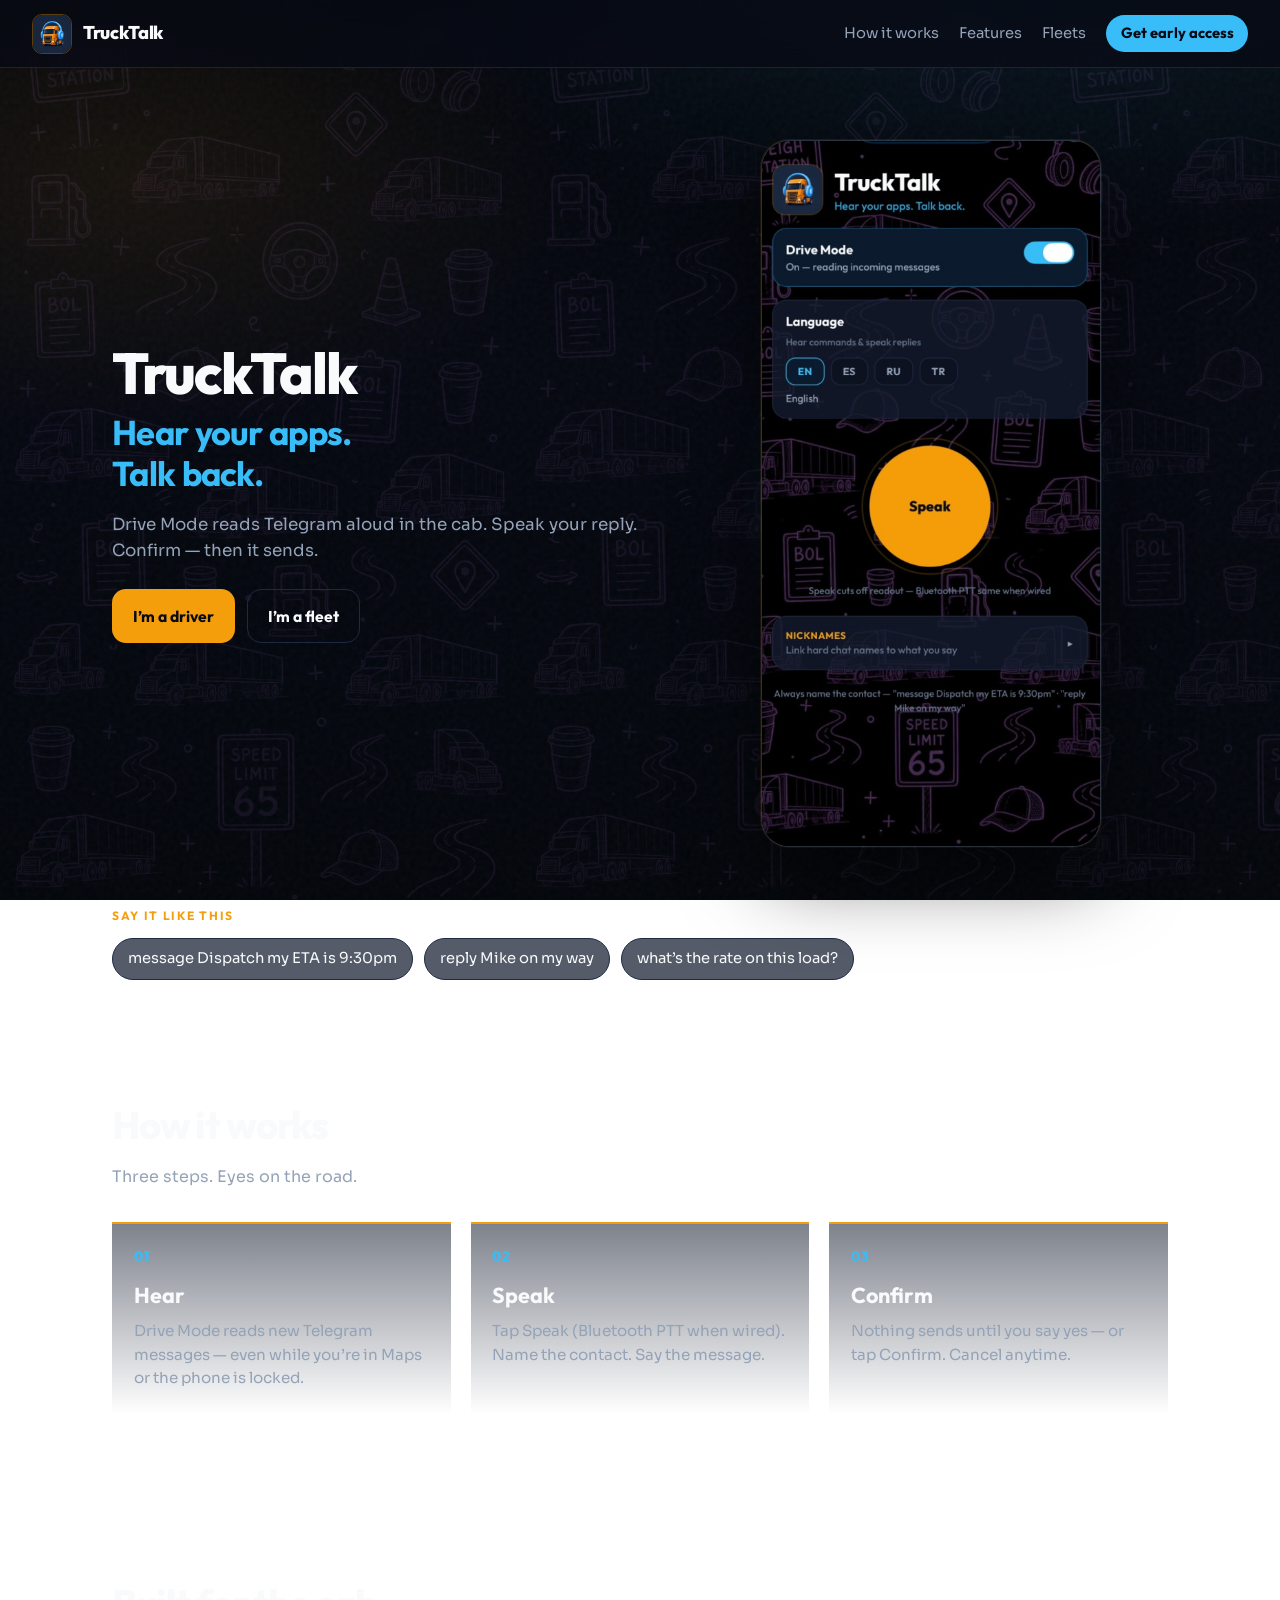
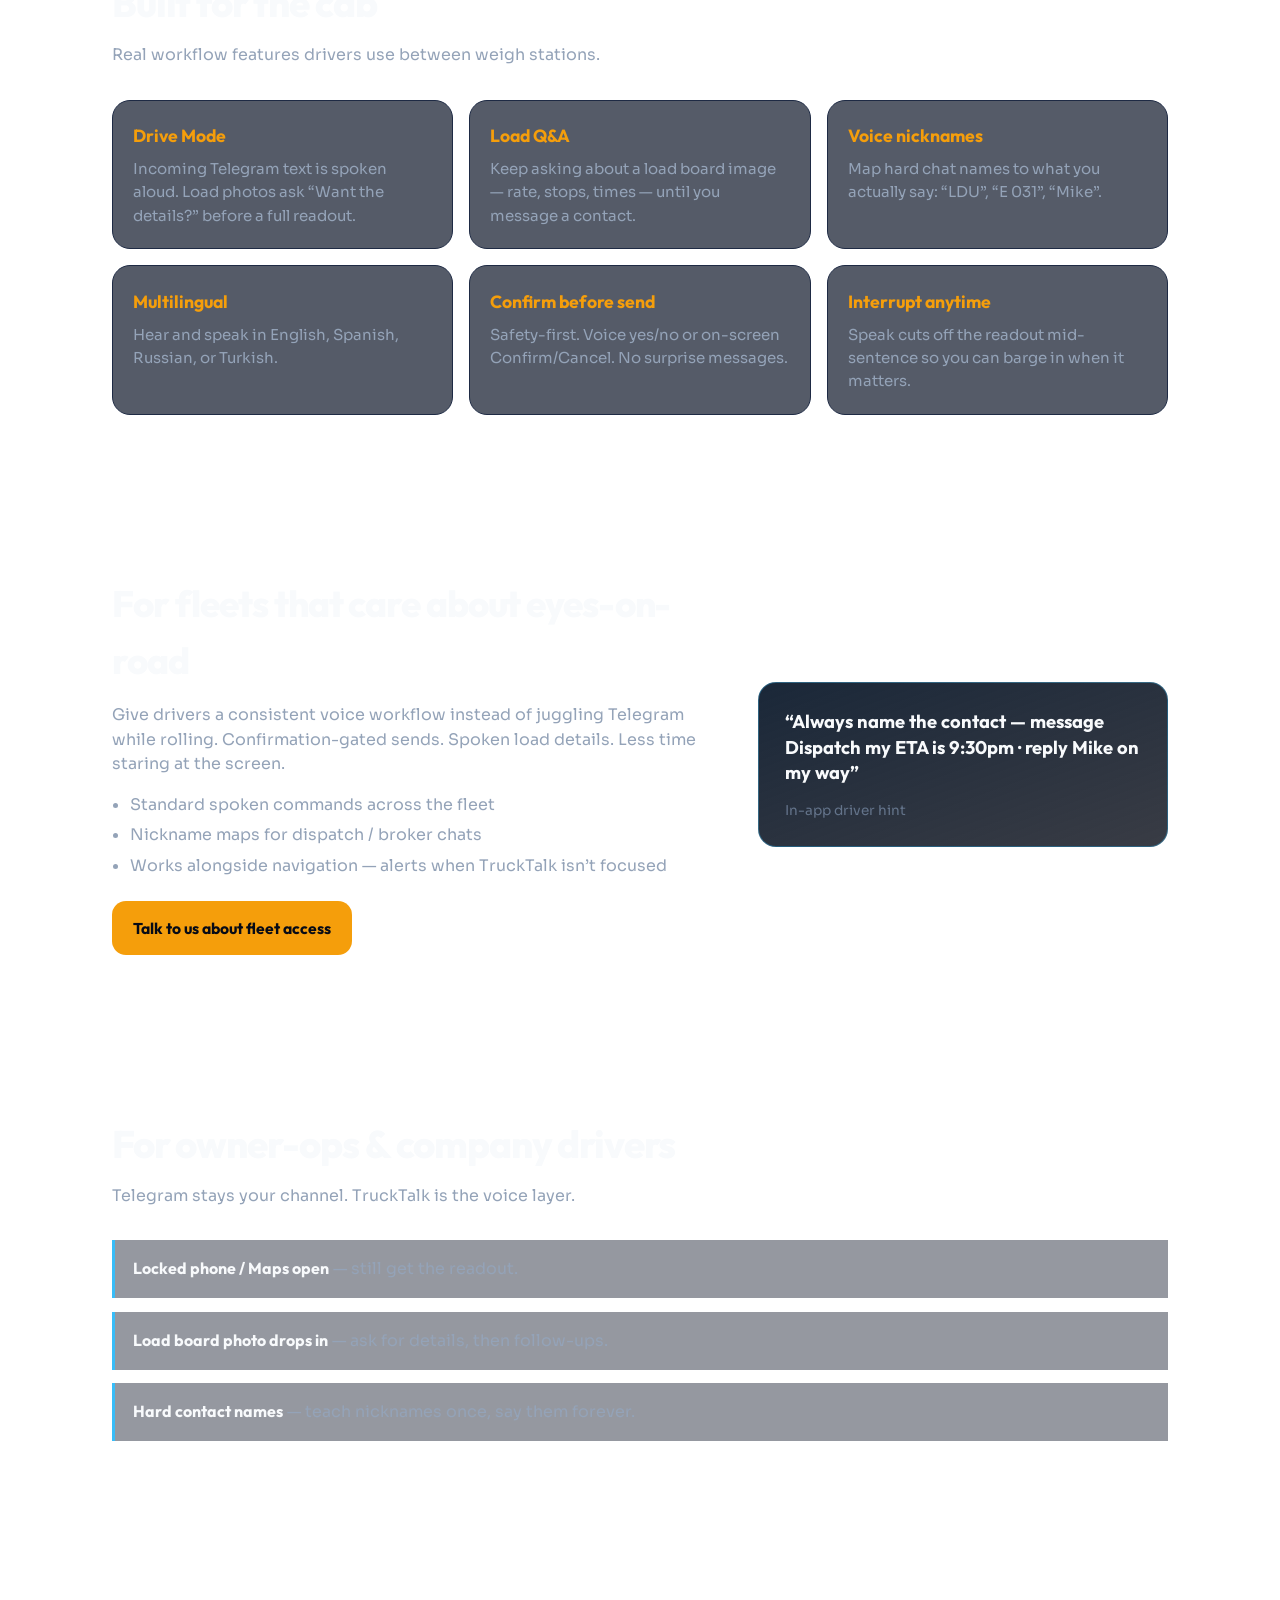
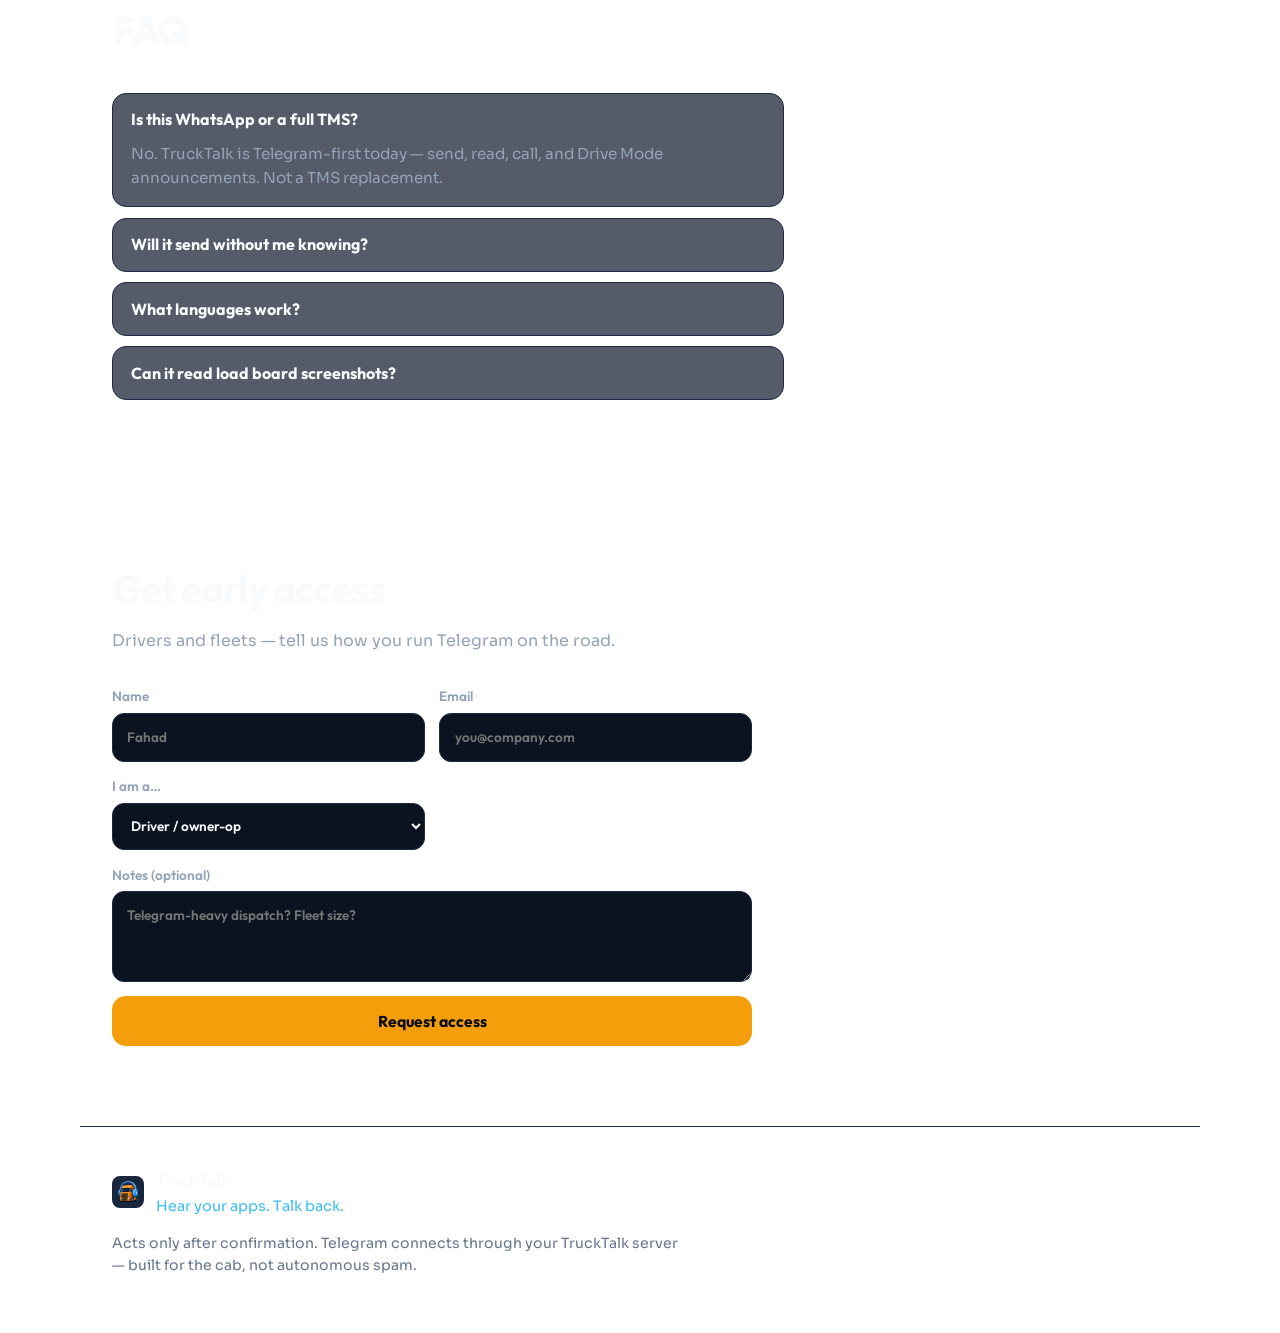
==== index.html @ 500fded8 "Add TruckTalk marketing landing page." ====
<!DOCTYPE html>
<html lang="en">
  <head>
    <meta charset="UTF-8" />
    <meta name="viewport" content="width=device-width, initial-scale=1" />
    <title>TruckTalk — Hear your apps. Talk back.</title>
    <meta
      name="description"
      content="Voice-first Telegram co-pilot for truck drivers. Drive Mode reads messages aloud. Speak to reply. Confirm before anything sends."
    />
    <meta property="og:title" content="TruckTalk — Hear your apps. Talk back." />
    <meta
      property="og:description"
      content="Hands-free Telegram for the cab. Hear incoming. Speak replies. Confirm before send."
    />
    <meta property="og:image" content="assets/app-screenshot.png" />
    <link rel="icon" href="assets/icon.png" type="image/png" />
    <link rel="preconnect" href="https://fonts.googleapis.com" />
    <link rel="preconnect" href="https://fonts.gstatic.com" crossorigin />
    <link
      href="https://fonts.googleapis.com/css2?family=Outfit:wght@500;700;800&family=Sora:wght@400;600;700&display=swap"
      rel="stylesheet"
    />
    <link rel="stylesheet" href="styles.css" />
  </head>
  <body>
    <div class="grain" aria-hidden="true"></div>

    <header class="topbar">
      <a class="brand" href="#top">
        <img src="assets/icon.png" alt="" width="40" height="40" />
        <span>TruckTalk</span>
      </a>
      <nav class="nav">
        <a href="#how">How it works</a>
        <a href="#features">Features</a>
        <a href="#fleets">Fleets</a>
        <a href="#waitlist" class="nav-cta">Get early access</a>
      </nav>
    </header>

    <main id="top">
      <section class="hero">
        <div class="hero-copy">
          <p class="brand-mark">TruckTalk</p>
          <h1>Hear your apps.<br />Talk back.</h1>
          <p class="lede">
            Drive Mode reads Telegram aloud in the cab. Speak your reply. Confirm — then it sends.
          </p>
          <div class="cta-row">
            <a class="btn btn-primary" href="#waitlist">I’m a driver</a>
            <a class="btn btn-ghost" href="#fleets">I’m a fleet</a>
          </div>
        </div>
        <div class="hero-visual">
          <div class="phone-glow" aria-hidden="true"></div>
          <img
            class="phone-shot"
            src="assets/app-screenshot.png"
            alt="TruckTalk app showing Drive Mode on, language picker, and Speak button"
            width="390"
            height="844"
          />
        </div>
      </section>

      <section class="strip" aria-label="Voice examples">
        <p class="strip-label">Say it like this</p>
        <div class="strip-lines">
          <code>message Dispatch my ETA is 9:30pm</code>
          <code>reply Mike on my way</code>
          <code>what’s the rate on this load?</code>
        </div>
      </section>

      <section id="how" class="section how">
        <header class="section-head">
          <h2>How it works</h2>
          <p>Three steps. Eyes on the road.</p>
        </header>
        <ol class="steps">
          <li>
            <span class="step-num">01</span>
            <h3>Hear</h3>
            <p>Drive Mode reads new Telegram messages — even while you’re in Maps or the phone is locked.</p>
          </li>
          <li>
            <span class="step-num">02</span>
            <h3>Speak</h3>
            <p>Tap Speak (Bluetooth PTT when wired). Name the contact. Say the message.</p>
          </li>
          <li>
            <span class="step-num">03</span>
            <h3>Confirm</h3>
            <p>Nothing sends until you say yes — or tap Confirm. Cancel anytime.</p>
          </li>
        </ol>
      </section>

      <section id="features" class="section features">
        <header class="section-head">
          <h2>Built for the cab</h2>
          <p>Real workflow features drivers use between weigh stations.</p>
        </header>
        <div class="feature-grid">
          <article>
            <h3>Drive Mode</h3>
            <p>Incoming Telegram text is spoken aloud. Load photos ask “Want the details?” before a full readout.</p>
          </article>
          <article>
            <h3>Load Q&amp;A</h3>
            <p>Keep asking about a load board image — rate, stops, times — until you message a contact.</p>
          </article>
          <article>
            <h3>Voice nicknames</h3>
            <p>Map hard chat names to what you actually say: “LDU”, “E 031”, “Mike”.</p>
          </article>
          <article>
            <h3>Multilingual</h3>
            <p>Hear and speak in English, Spanish, Russian, or Turkish.</p>
          </article>
          <article>
            <h3>Confirm before send</h3>
            <p>Safety-first. Voice yes/no or on-screen Confirm/Cancel. No surprise messages.</p>
          </article>
          <article>
            <h3>Interrupt anytime</h3>
            <p>Speak cuts off the readout mid-sentence so you can barge in when it matters.</p>
          </article>
        </div>
      </section>

      <section id="fleets" class="section fleets">
        <div class="fleets-copy">
          <h2>For fleets that care about eyes-on-road</h2>
          <p>
            Give drivers a consistent voice workflow instead of juggling Telegram while rolling.
            Confirmation-gated sends. Spoken load details. Less time staring at the screen.
          </p>
          <ul>
            <li>Standard spoken commands across the fleet</li>
            <li>Nickname maps for dispatch / broker chats</li>
            <li>Works alongside navigation — alerts when TruckTalk isn’t focused</li>
          </ul>
          <a class="btn btn-primary" href="#waitlist">Talk to us about fleet access</a>
        </div>
        <aside class="fleets-aside">
          <p class="quote">
            “Always name the contact — message Dispatch my ETA is 9:30pm · reply Mike on my way”
          </p>
          <p class="quote-meta">In-app driver hint</p>
        </aside>
      </section>

      <section class="section drivers">
        <header class="section-head">
          <h2>For owner-ops &amp; company drivers</h2>
          <p>Telegram stays your channel. TruckTalk is the voice layer.</p>
        </header>
        <div class="driver-points">
          <p><strong>Locked phone / Maps open</strong> — still get the readout.</p>
          <p><strong>Load board photo drops in</strong> — ask for details, then follow-ups.</p>
          <p><strong>Hard contact names</strong> — teach nicknames once, say them forever.</p>
        </div>
      </section>

      <section class="section faq">
        <header class="section-head">
          <h2>FAQ</h2>
        </header>
        <div class="faq-list">
          <details open>
            <summary>Is this WhatsApp or a full TMS?</summary>
            <p>No. TruckTalk is Telegram-first today — send, read, call, and Drive Mode announcements. Not a TMS replacement.</p>
          </details>
          <details>
            <summary>Will it send without me knowing?</summary>
            <p>No. Sends and calls require confirmation — voice yes/no or Confirm/Cancel on screen.</p>
          </details>
          <details>
            <summary>What languages work?</summary>
            <p>English, Spanish, Russian, and Turkish for hearing commands and speaking replies.</p>
          </details>
          <details>
            <summary>Can it read load board screenshots?</summary>
            <p>Yes. Incoming load images can be summarized, then you can keep asking questions about that load until you message someone.</p>
          </details>
        </div>
      </section>

      <section id="waitlist" class="section waitlist">
        <header class="section-head">
          <h2>Get early access</h2>
          <p>Drivers and fleets — tell us how you run Telegram on the road.</p>
        </header>
        <form class="waitlist-form" action="mailto:hello@trucktalk.app" method="get" enctype="text/plain">
          <label>
            Name
            <input type="text" name="name" required placeholder="Fahad" autocomplete="name" />
          </label>
          <label>
            Email
            <input type="email" name="email" required placeholder="you@company.com" autocomplete="email" />
          </label>
          <label>
            I am a…
            <select name="role" required>
              <option value="driver">Driver / owner-op</option>
              <option value="fleet">Fleet / ops</option>
              <option value="other">Other</option>
            </select>
          </label>
          <label class="full">
            Notes (optional)
            <textarea name="notes" rows="3" placeholder="Telegram-heavy dispatch? Fleet size?"></textarea>
          </label>
          <button type="submit" class="btn btn-primary full">Request access</button>
        </form>
      </section>
    </main>

    <footer class="footer">
      <div class="footer-brand">
        <img src="assets/icon.png" alt="" width="32" height="32" />
        <div>
          <strong>TruckTalk</strong>
          <p>Hear your apps. Talk back.</p>
        </div>
      </div>
      <p class="footer-note">
        Acts only after confirmation. Telegram connects through your TruckTalk server — built for the cab, not autonomous spam.
      </p>
    </footer>

    <script src="main.js"></script>
  </body>
</html>
---- styles.css ----
:root {
  --navy: #070b16;
  --navy-2: #0c1220;
  --panel: rgba(20, 28, 46, 0.72);
  --border: #1e2a44;
  --amber: #f59e0b;
  --amber-hot: #ffb020;
  --cyan: #38bdf8;
  --text: #f8fafc;
  --mute: #94a3b8;
  --mute-2: #64748b;
  --ok: #34d399;
  --font-display: "Outfit", system-ui, sans-serif;
  --font-body: "Sora", system-ui, sans-serif;
  --radius: 18px;
  --max: 1120px;
}

*,
*::before,
*::after {
  box-sizing: border-box;
}

html {
  scroll-behavior: smooth;
}

body {
  margin: 0;
  min-height: 100vh;
  color: var(--text);
  font-family: var(--font-body);
  font-weight: 400;
  line-height: 1.55;
  background:
    radial-gradient(1200px 600px at 80% -10%, rgba(56, 189, 248, 0.14), transparent 55%),
    radial-gradient(900px 500px at 10% 20%, rgba(245, 158, 11, 0.1), transparent 50%),
    linear-gradient(180deg, #05080f 0%, var(--navy) 40%, #05080f 100%);
  background-attachment: fixed;
}

body::before {
  content: "";
  position: fixed;
  inset: 0;
  z-index: -2;
  background-image: url("assets/wallpaper.png");
  background-size: 520px;
  background-repeat: repeat;
  opacity: 0.22;
  pointer-events: none;
}

.grain {
  position: fixed;
  inset: 0;
  z-index: -1;
  pointer-events: none;
  opacity: 0.04;
  background-image: url("data:image/svg+xml,%3Csvg viewBox='0 0 200 200' xmlns='http://www.w3.org/2000/svg'%3E%3Cfilter id='n'%3E%3CfeTurbulence type='fractalNoise' baseFrequency='0.85' numOctaves='3' stitchTiles='stitch'/%3E%3C/filter%3E%3Crect width='100%25' height='100%25' filter='url(%23n)'/%3E%3C/svg%3E");
}

a {
  color: inherit;
  text-decoration: none;
}

img {
  max-width: 100%;
  display: block;
}

.topbar {
  position: sticky;
  top: 0;
  z-index: 20;
  display: flex;
  align-items: center;
  justify-content: space-between;
  gap: 1rem;
  padding: 0.85rem clamp(1rem, 4vw, 2rem);
  backdrop-filter: blur(14px);
  background: rgba(7, 11, 22, 0.72);
  border-bottom: 1px solid rgba(30, 42, 68, 0.8);
}

.brand {
  display: flex;
  align-items: center;
  gap: 0.7rem;
  font-family: var(--font-display);
  font-weight: 800;
  font-size: 1.15rem;
  letter-spacing: -0.02em;
}

.brand img {
  border-radius: 10px;
  border: 1px solid rgba(245, 158, 11, 0.35);
}

.nav {
  display: flex;
  align-items: center;
  gap: 1.25rem;
  font-size: 0.92rem;
  color: var(--mute);
}

.nav a:hover {
  color: var(--text);
}

.nav-cta {
  color: var(--navy) !important;
  background: var(--cyan);
  padding: 0.45rem 0.9rem;
  border-radius: 999px;
  font-weight: 700;
  font-family: var(--font-display);
}

.nav-cta:hover {
  filter: brightness(1.05);
}

.hero {
  max-width: var(--max);
  margin: 0 auto;
  padding: clamp(2rem, 6vw, 4.5rem) clamp(1rem, 4vw, 2rem) 2.5rem;
  display: grid;
  grid-template-columns: 1.05fr 0.95fr;
  gap: clamp(1.5rem, 5vw, 3.5rem);
  align-items: center;
  min-height: min(88vh, 820px);
}

.brand-mark {
  margin: 0 0 0.6rem;
  font-family: var(--font-display);
  font-weight: 800;
  font-size: clamp(2.4rem, 5.5vw, 3.6rem);
  letter-spacing: -0.04em;
  line-height: 1;
  color: var(--text);
  animation: rise 0.8s ease both;
}

.hero h1 {
  margin: 0;
  font-family: var(--font-display);
  font-weight: 700;
  font-size: clamp(1.55rem, 3.2vw, 2.15rem);
  line-height: 1.2;
  letter-spacing: -0.02em;
  color: var(--cyan);
  animation: rise 0.8s ease 0.08s both;
}

.lede {
  margin: 1.1rem 0 0;
  max-width: 34rem;
  color: var(--mute);
  font-size: 1.05rem;
  animation: rise 0.8s ease 0.16s both;
}

.cta-row {
  display: flex;
  flex-wrap: wrap;
  gap: 0.75rem;
  margin-top: 1.6rem;
  animation: rise 0.8s ease 0.24s both;
}

.btn {
  display: inline-flex;
  align-items: center;
  justify-content: center;
  padding: 0.85rem 1.25rem;
  border-radius: 14px;
  font-family: var(--font-display);
  font-weight: 700;
  font-size: 0.98rem;
  border: 1px solid transparent;
  cursor: pointer;
  transition: transform 0.15s ease, filter 0.15s ease, background 0.15s ease;
}

.btn:hover {
  transform: translateY(-1px);
}

.btn-primary {
  background: var(--amber);
  color: var(--navy);
}

.btn-primary:hover {
  background: var(--amber-hot);
}

.btn-ghost {
  background: transparent;
  border-color: var(--border);
  color: var(--text);
}

.btn-ghost:hover {
  border-color: var(--cyan);
  color: var(--cyan);
}

.hero-visual {
  position: relative;
  display: flex;
  justify-content: center;
  animation: float-in 1s ease 0.2s both;
}

.phone-glow {
  position: absolute;
  width: 70%;
  height: 70%;
  top: 15%;
  border-radius: 50%;
  background: radial-gradient(circle, rgba(56, 189, 248, 0.28), transparent 70%);
  filter: blur(18px);
  z-index: 0;
}

.phone-shot {
  position: relative;
  z-index: 1;
  width: min(100%, 340px);
  height: auto;
  border-radius: 28px;
  border: 1px solid rgba(148, 163, 184, 0.25);
  box-shadow:
    0 30px 80px rgba(0, 0, 0, 0.55),
    0 0 0 1px rgba(245, 158, 11, 0.12);
}

.strip {
  max-width: var(--max);
  margin: 0 auto 1rem;
  padding: 1.25rem clamp(1rem, 4vw, 2rem);
}

.strip-label {
  margin: 0 0 0.75rem;
  font-family: var(--font-display);
  font-size: 0.75rem;
  letter-spacing: 0.14em;
  text-transform: uppercase;
  color: var(--amber);
  font-weight: 700;
}

.strip-lines {
  display: flex;
  flex-wrap: wrap;
  gap: 0.65rem;
}

.strip-lines code {
  font-family: var(--font-body);
  font-size: 0.92rem;
  color: var(--text);
  background: var(--panel);
  border: 1px solid var(--border);
  border-radius: 999px;
  padding: 0.55rem 0.95rem;
}

.section {
  max-width: var(--max);
  margin: 0 auto;
  padding: clamp(3rem, 7vw, 5rem) clamp(1rem, 4vw, 2rem);
}

.section-head {
  max-width: 36rem;
  margin-bottom: 2rem;
}

.section-head h2 {
  margin: 0;
  font-family: var(--font-display);
  font-weight: 800;
  font-size: clamp(1.8rem, 3.5vw, 2.4rem);
  letter-spacing: -0.03em;
}

.section-head p {
  margin: 0.6rem 0 0;
  color: var(--mute);
}

.steps {
  list-style: none;
  margin: 0;
  padding: 0;
  display: grid;
  grid-template-columns: repeat(3, 1fr);
  gap: 1.25rem;
  counter-reset: none;
}

.steps li {
  padding: 1.4rem 1.35rem 1.5rem;
  border-top: 2px solid var(--amber);
  background: linear-gradient(180deg, rgba(20, 28, 46, 0.55), transparent);
}

.step-num {
  display: block;
  font-family: var(--font-display);
  font-weight: 800;
  color: var(--cyan);
  font-size: 0.85rem;
  letter-spacing: 0.08em;
  margin-bottom: 0.7rem;
}

.steps h3 {
  margin: 0 0 0.45rem;
  font-family: var(--font-display);
  font-size: 1.35rem;
}

.steps p {
  margin: 0;
  color: var(--mute);
  font-size: 0.95rem;
}

.feature-grid {
  display: grid;
  grid-template-columns: repeat(3, 1fr);
  gap: 1rem;
}

.feature-grid article {
  padding: 1.35rem 1.25rem;
  border: 1px solid var(--border);
  border-radius: var(--radius);
  background: var(--panel);
}

.feature-grid h3 {
  margin: 0 0 0.45rem;
  font-family: var(--font-display);
  font-size: 1.1rem;
  color: var(--amber);
}

.feature-grid p {
  margin: 0;
  color: var(--mute);
  font-size: 0.94rem;
}

.fleets {
  display: grid;
  grid-template-columns: 1.2fr 0.8fr;
  gap: 2rem;
  align-items: center;
}

.fleets h2 {
  margin: 0;
  font-family: var(--font-display);
  font-weight: 800;
  font-size: clamp(1.8rem, 3.2vw, 2.3rem);
  letter-spacing: -0.03em;
}

.fleets-copy > p {
  color: var(--mute);
  margin: 0.85rem 0 1rem;
}

.fleets ul {
  margin: 0 0 1.4rem;
  padding-left: 1.1rem;
  color: var(--mute);
}

.fleets li {
  margin-bottom: 0.35rem;
}

.fleets-aside {
  padding: 1.6rem;
  border-radius: var(--radius);
  border: 1px solid rgba(56, 189, 248, 0.35);
  background: linear-gradient(160deg, rgba(14, 28, 46, 0.95), rgba(7, 11, 22, 0.8));
}

.quote {
  margin: 0;
  font-family: var(--font-display);
  font-weight: 700;
  font-size: 1.15rem;
  line-height: 1.4;
}

.quote-meta {
  margin: 0.85rem 0 0;
  color: var(--mute-2);
  font-size: 0.85rem;
}

.driver-points {
  display: grid;
  gap: 0.85rem;
}

.driver-points p {
  margin: 0;
  padding: 1rem 1.15rem;
  border-left: 3px solid var(--cyan);
  background: rgba(20, 28, 46, 0.45);
  color: var(--mute);
}

.driver-points strong {
  color: var(--text);
  font-family: var(--font-display);
}

.faq-list {
  display: grid;
  gap: 0.65rem;
  max-width: 42rem;
}

details {
  border: 1px solid var(--border);
  border-radius: 14px;
  background: var(--panel);
  padding: 0.85rem 1.1rem;
}

summary {
  cursor: pointer;
  font-family: var(--font-display);
  font-weight: 700;
  list-style: none;
}

summary::-webkit-details-marker {
  display: none;
}

details p {
  margin: 0.65rem 0 0.2rem;
  color: var(--mute);
  font-size: 0.95rem;
}

.waitlist-form {
  display: grid;
  grid-template-columns: 1fr 1fr;
  gap: 0.9rem;
  max-width: 40rem;
}

.waitlist-form label {
  display: grid;
  gap: 0.35rem;
  font-size: 0.85rem;
  color: var(--mute);
  font-family: var(--font-display);
  font-weight: 600;
}

.waitlist-form .full {
  grid-column: 1 / -1;
}

.waitlist-form input,
.waitlist-form select,
.waitlist-form textarea {
  width: 100%;
  padding: 0.8rem 0.9rem;
  border-radius: 12px;
  border: 1px solid var(--border);
  background: #0b1220;
  color: var(--text);
  font: inherit;
}

.waitlist-form input:focus,
.waitlist-form select:focus,
.waitlist-form textarea:focus {
  outline: 2px solid rgba(56, 189, 248, 0.45);
  border-color: var(--cyan);
}

.footer {
  max-width: var(--max);
  margin: 0 auto;
  padding: 2.5rem clamp(1rem, 4vw, 2rem) 3.5rem;
  border-top: 1px solid var(--border);
  display: grid;
  gap: 1rem;
}

.footer-brand {
  display: flex;
  align-items: center;
  gap: 0.75rem;
}

.footer-brand img {
  border-radius: 8px;
}

.footer-brand strong {
  font-family: var(--font-display);
  font-size: 1.05rem;
}

.footer-brand p {
  margin: 0.1rem 0 0;
  color: var(--cyan);
  font-size: 0.9rem;
}

.footer-note {
  margin: 0;
  color: var(--mute-2);
  font-size: 0.88rem;
  max-width: 36rem;
}

@keyframes rise {
  from {
    opacity: 0;
    transform: translateY(14px);
  }
  to {
    opacity: 1;
    transform: translateY(0);
  }
}

@keyframes float-in {
  from {
    opacity: 0;
    transform: translateY(28px) scale(0.98);
  }
  to {
    opacity: 1;
    transform: translateY(0) scale(1);
  }
}

@media (max-width: 900px) {
  .nav a:not(.nav-cta) {
    display: none;
  }

  .hero {
    grid-template-columns: 1fr;
    min-height: auto;
    text-align: left;
  }

  .hero-visual {
    order: -1;
  }

  .phone-shot {
    width: min(100%, 280px);
  }

  .steps,
  .feature-grid,
  .fleets,
  .waitlist-form {
    grid-template-columns: 1fr;
  }
}

@media (prefers-reduced-motion: reduce) {
  *,
  *::before,
  *::after {
    animation: none !important;
    transition: none !important;
  }
}
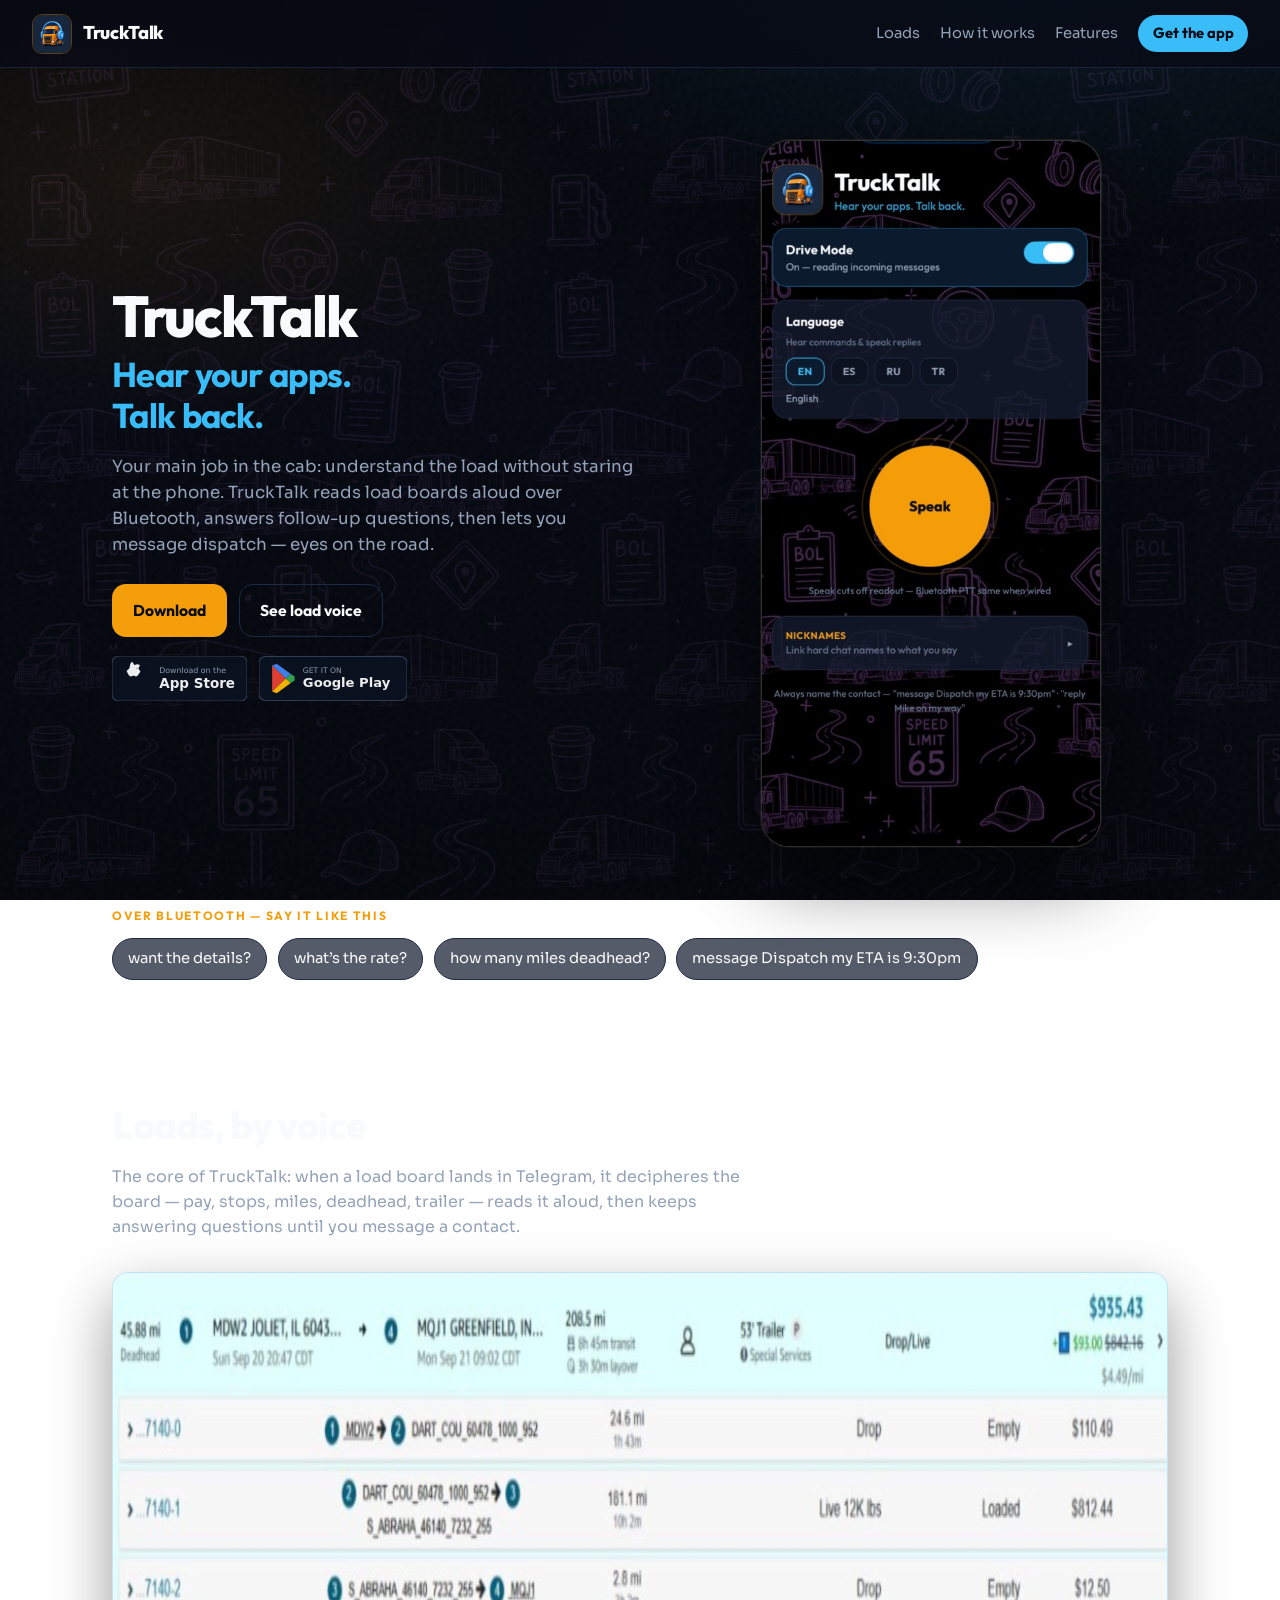
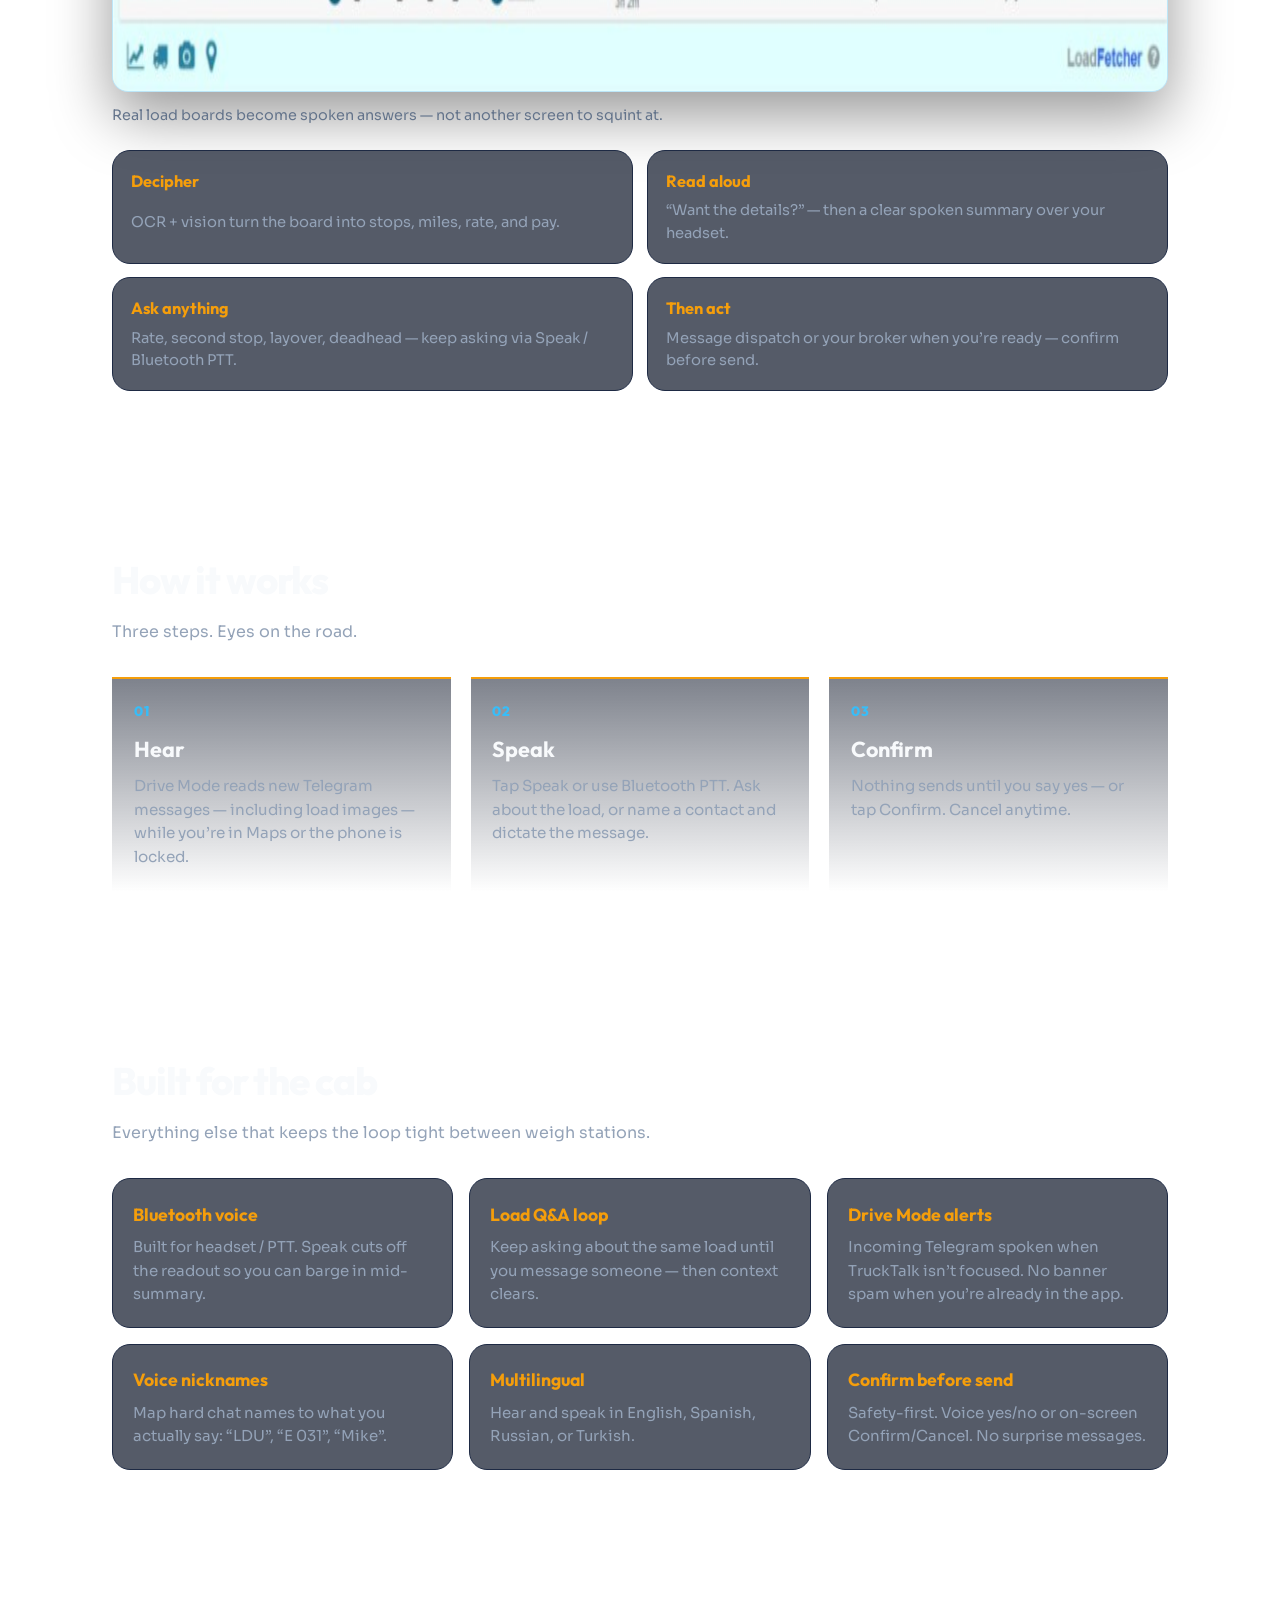
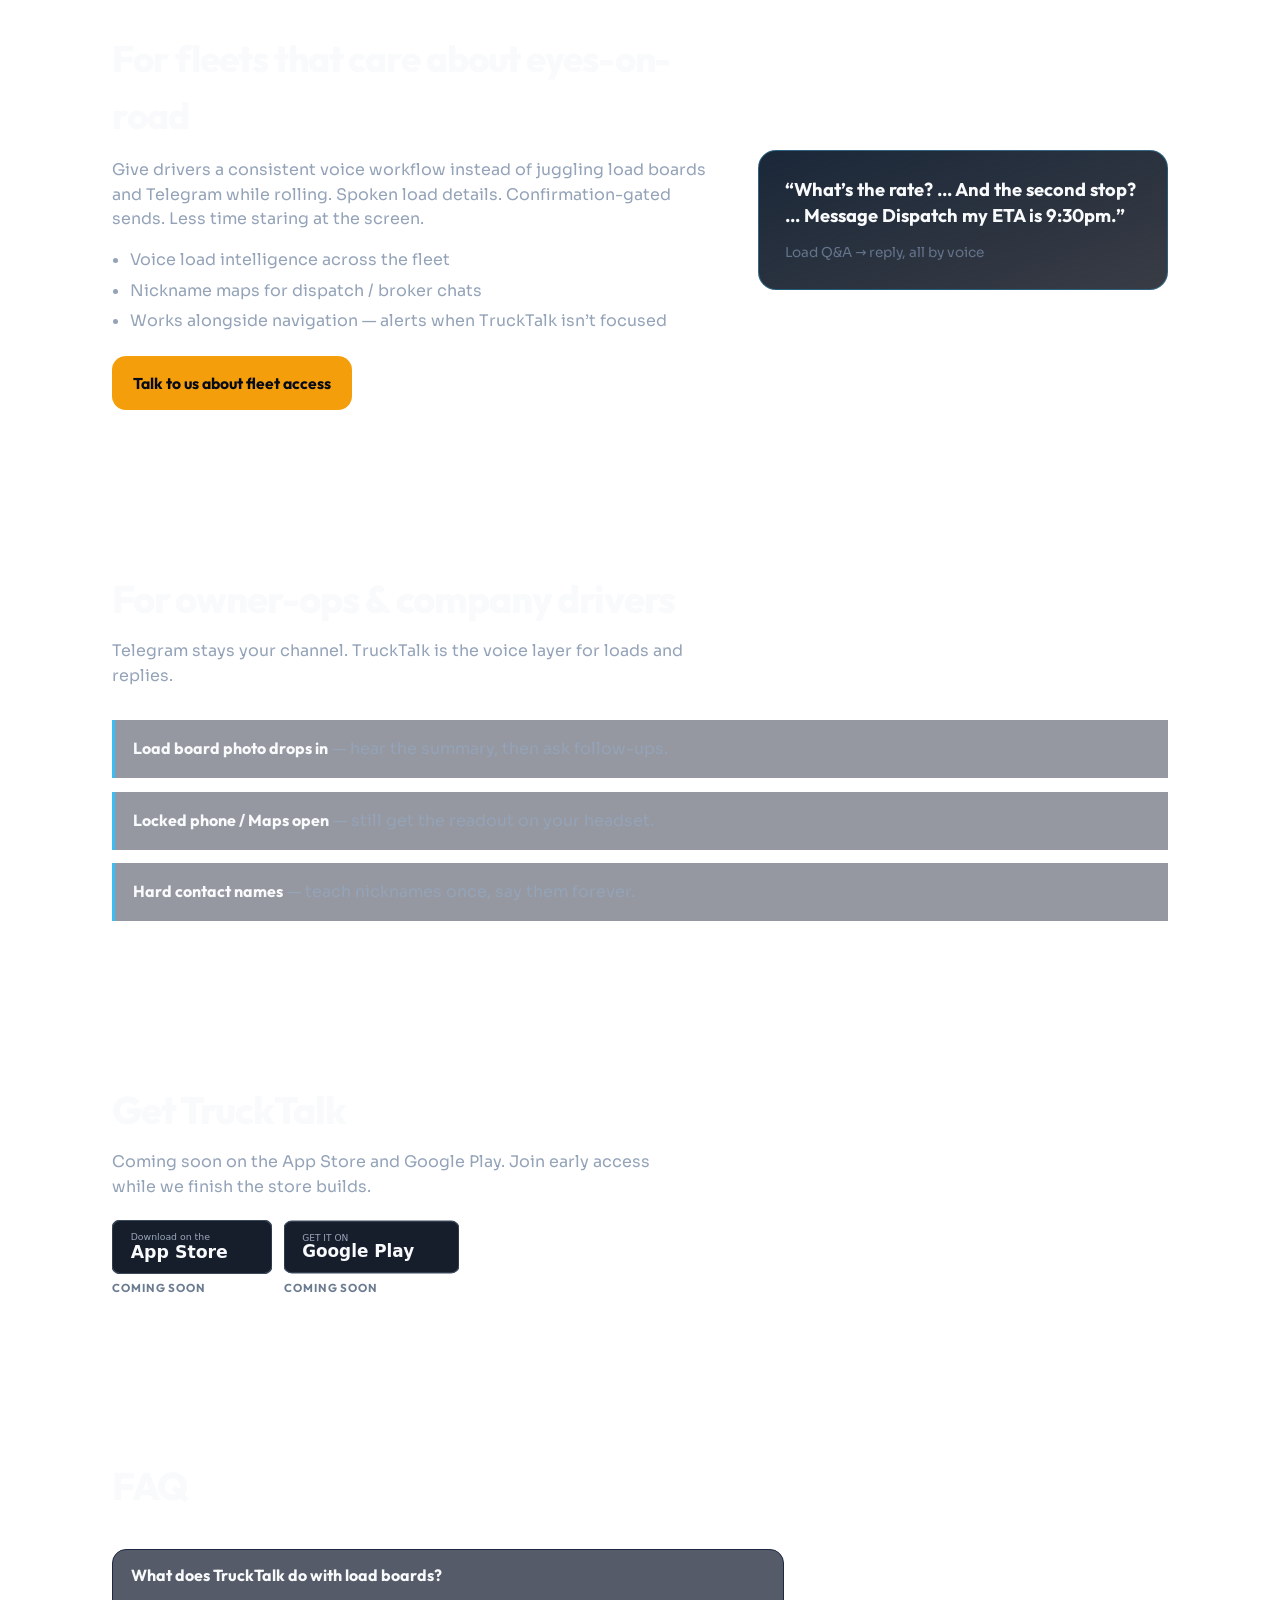
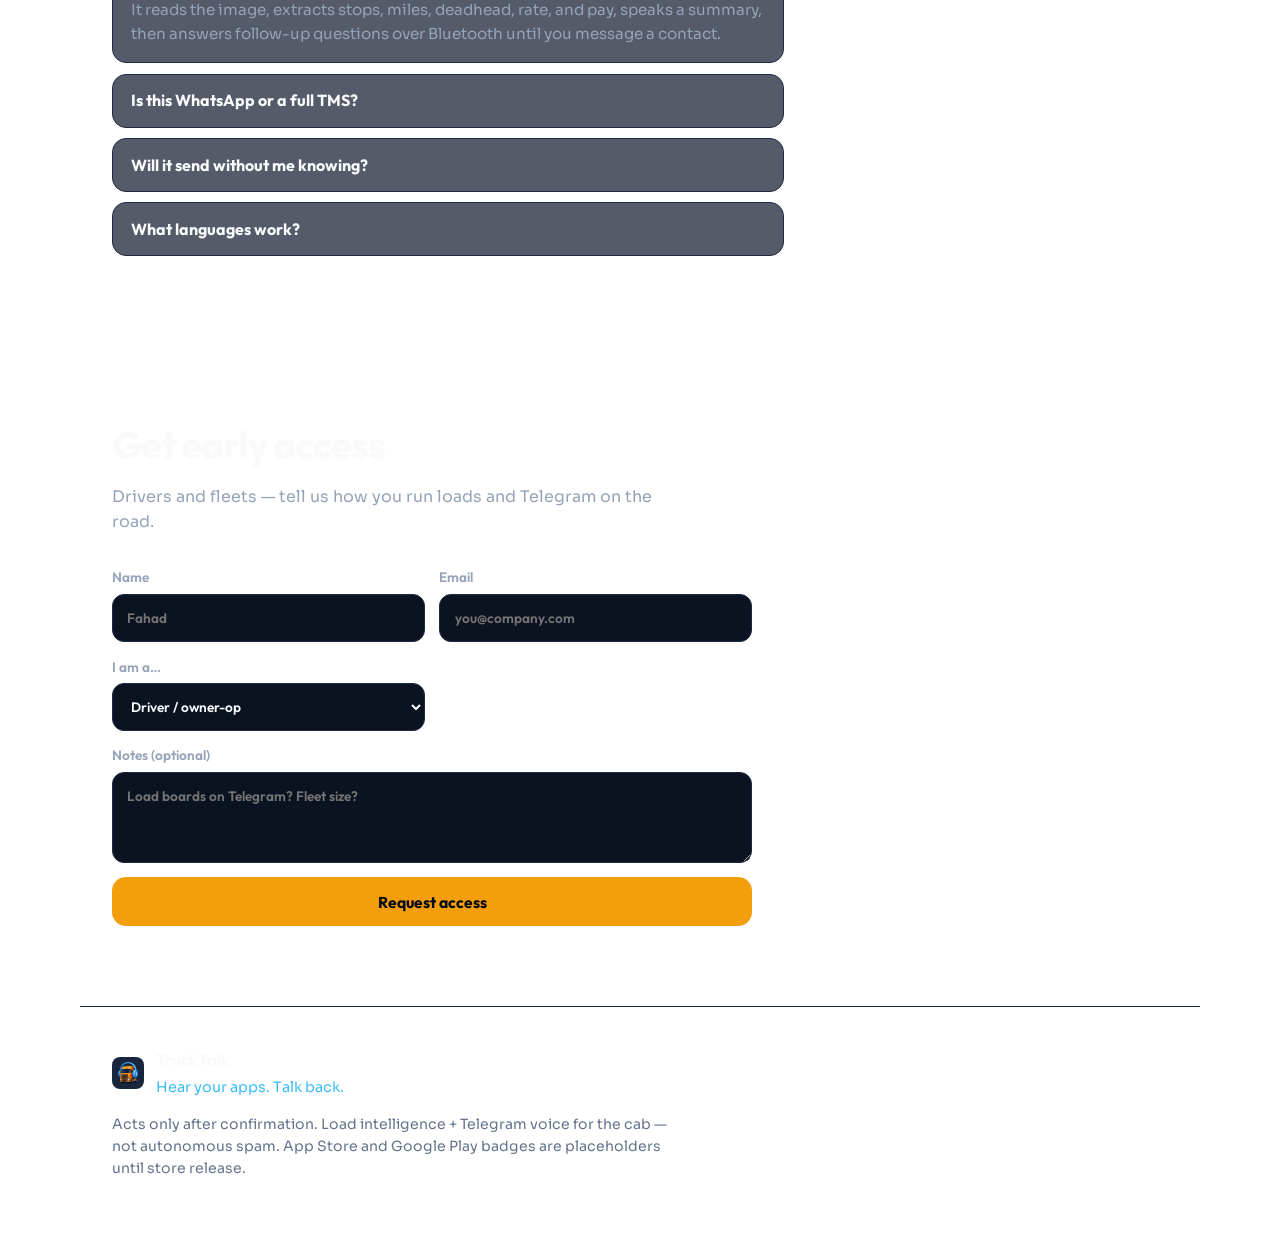
==== commit 22164e9a: "Highlight load voice intelligence and add store badges." ====
--- a/index.html
+++ b/index.html
@@ -6,12 +6,12 @@
     <title>TruckTalk — Hear your apps. Talk back.</title>
     <meta
       name="description"
-      content="Voice-first Telegram co-pilot for truck drivers. Drive Mode reads messages aloud. Speak to reply. Confirm before anything sends."
+      content="Bluetooth voice for the cab. TruckTalk reads load boards aloud, answers questions about pay and stops, and lets you reply on Telegram — hands-free."
     />
     <meta property="og:title" content="TruckTalk — Hear your apps. Talk back." />
     <meta
       property="og:description"
-      content="Hands-free Telegram for the cab. Hear incoming. Speak replies. Confirm before send."
+      content="Decipher load boards by voice over Bluetooth. Ask about rate, stops, miles — then reply without looking at the screen."
     />
     <meta property="og:image" content="assets/app-screenshot.png" />
     <link rel="icon" href="assets/icon.png" type="image/png" />
@@ -32,10 +32,10 @@
         <span>TruckTalk</span>
       </a>
       <nav class="nav">
+        <a href="#loads">Loads</a>
         <a href="#how">How it works</a>
         <a href="#features">Features</a>
-        <a href="#fleets">Fleets</a>
-        <a href="#waitlist" class="nav-cta">Get early access</a>
+        <a href="#download" class="nav-cta">Get the app</a>
       </nav>
     </header>
 
@@ -45,11 +45,34 @@
           <p class="brand-mark">TruckTalk</p>
           <h1>Hear your apps.<br />Talk back.</h1>
           <p class="lede">
-            Drive Mode reads Telegram aloud in the cab. Speak your reply. Confirm — then it sends.
+            Your main job in the cab: understand the load without staring at the phone.
+            TruckTalk reads load boards aloud over Bluetooth, answers follow-up questions,
+            then lets you message dispatch — eyes on the road.
           </p>
           <div class="cta-row">
-            <a class="btn btn-primary" href="#waitlist">I’m a driver</a>
-            <a class="btn btn-ghost" href="#fleets">I’m a fleet</a>
+            <a class="btn btn-primary" href="#download">Download</a>
+            <a class="btn btn-ghost" href="#loads">See load voice</a>
+          </div>
+          <div class="store-row" id="download-hero">
+            <a class="store-badge" href="#download" aria-label="Download on the App Store">
+              <svg viewBox="0 0 120 40" width="135" height="45" role="img">
+                <rect width="120" height="40" rx="6" fill="#0B1220" stroke="#334155" />
+                <path fill="#F8FAFC" d="M24.5 10.2c1.1-1.4 1.9-3.3 1.7-5.2-1.6.1-3.6 1.1-4.7 2.5-1 1.2-1.9 3.1-1.7 5 1.8.1 3.6-1 4.7-2.3zm4.4 1.2c-2.5-.1-4.6 1.4-5.8 1.4-1.2 0-3-.1-4.7-1.5-2.4-1.4-4.1-4.1-4.1-7.3 0-3.4 2.2-5.1 4.2-5.1 1.2 0 2.8.9 4.1.9 1.2 0 2.5-1 4.3-.9 1.7.1 3.1.9 4.1 2.3-3.6 2-3 6.7.5 8.4-.8 2.2-2.1 4.4-3.6 6.1-1.2 1.4-2.4 2.7-3.9 2.7-1.5 0-1.9-1-3.9-1-1.9 0-2.5 1-4 1-1.5 0-2.6-1.3-3.9-2.8-1.7-2.3-3-6.5-3-6.5.1-.1 5.1-2 5.1-7.3 0-4.6 3.7-6.8 3.9-6.9z" transform="translate(8,8) scale(0.55)" />
+                <text x="42" y="15" fill="#94A3B8" font-size="7" font-family="system-ui,sans-serif">Download on the</text>
+                <text x="42" y="28" fill="#F8FAFC" font-size="12" font-weight="700" font-family="system-ui,sans-serif">App Store</text>
+              </svg>
+            </a>
+            <a class="store-badge" href="#download" aria-label="Get it on Google Play">
+              <svg viewBox="0 0 135 40" width="148" height="45" role="img">
+                <rect width="135" height="40" rx="6" fill="#0B1220" stroke="#334155" />
+                <path fill="#EA4335" d="M12 8.2 24.5 20 12 31.8z" />
+                <path fill="#FBBC04" d="M12 31.8 24.5 20 29 24.2 16.2 33.5z" />
+                <path fill="#4285F4" d="M29 15.8 24.5 20 12 8.2 16.2 6.5z" />
+                <path fill="#34A853" d="M24.5 20 29 15.8 32.5 18.2v3.6L29 24.2z" />
+                <text x="40" y="15" fill="#94A3B8" font-size="7" font-family="system-ui,sans-serif">GET IT ON</text>
+                <text x="40" y="28" fill="#F8FAFC" font-size="12" font-weight="700" font-family="system-ui,sans-serif">Google Play</text>
+              </svg>
+            </a>
           </div>
         </div>
         <div class="hero-visual">
@@ -65,11 +88,53 @@
       </section>
 
       <section class="strip" aria-label="Voice examples">
-        <p class="strip-label">Say it like this</p>
+        <p class="strip-label">Over Bluetooth — say it like this</p>
         <div class="strip-lines">
+          <code>want the details?</code>
+          <code>what’s the rate?</code>
+          <code>how many miles deadhead?</code>
           <code>message Dispatch my ETA is 9:30pm</code>
-          <code>reply Mike on my way</code>
-          <code>what’s the rate on this load?</code>
+        </div>
+      </section>
+
+      <section id="loads" class="section load-feature">
+        <header class="section-head">
+          <h2>Loads, by voice</h2>
+          <p>
+            The core of TruckTalk: when a load board lands in Telegram, it decipheres the board —
+            pay, stops, miles, deadhead, trailer — reads it aloud, then keeps answering questions
+            until you message a contact.
+          </p>
+        </header>
+        <div class="load-layout">
+          <figure class="load-shot-wrap">
+            <img
+              class="load-shot"
+              src="assets/load-board.png"
+              alt="Load board showing route, deadhead, pay per mile, stops, and total payout"
+              width="960"
+              height="420"
+            />
+            <figcaption>Real load boards become spoken answers — not another screen to squint at.</figcaption>
+          </figure>
+          <ul class="load-beats">
+            <li>
+              <strong>Decipher</strong>
+              <span>OCR + vision turn the board into stops, miles, rate, and pay.</span>
+            </li>
+            <li>
+              <strong>Read aloud</strong>
+              <span>“Want the details?” — then a clear spoken summary over your headset.</span>
+            </li>
+            <li>
+              <strong>Ask anything</strong>
+              <span>Rate, second stop, layover, deadhead — keep asking via Speak / Bluetooth PTT.</span>
+            </li>
+            <li>
+              <strong>Then act</strong>
+              <span>Message dispatch or your broker when you’re ready — confirm before send.</span>
+            </li>
+          </ul>
         </div>
       </section>
 
@@ -82,12 +147,12 @@
           <li>
             <span class="step-num">01</span>
             <h3>Hear</h3>
-            <p>Drive Mode reads new Telegram messages — even while you’re in Maps or the phone is locked.</p>
+            <p>Drive Mode reads new Telegram messages — including load images — while you’re in Maps or the phone is locked.</p>
           </li>
           <li>
             <span class="step-num">02</span>
             <h3>Speak</h3>
-            <p>Tap Speak (Bluetooth PTT when wired). Name the contact. Say the message.</p>
+            <p>Tap Speak or use Bluetooth PTT. Ask about the load, or name a contact and dictate the message.</p>
           </li>
           <li>
             <span class="step-num">03</span>
@@ -100,16 +165,20 @@
       <section id="features" class="section features">
         <header class="section-head">
           <h2>Built for the cab</h2>
-          <p>Real workflow features drivers use between weigh stations.</p>
+          <p>Everything else that keeps the loop tight between weigh stations.</p>
         </header>
         <div class="feature-grid">
           <article>
-            <h3>Drive Mode</h3>
-            <p>Incoming Telegram text is spoken aloud. Load photos ask “Want the details?” before a full readout.</p>
-          </article>
-          <article>
-            <h3>Load Q&amp;A</h3>
-            <p>Keep asking about a load board image — rate, stops, times — until you message a contact.</p>
+            <h3>Bluetooth voice</h3>
+            <p>Built for headset / PTT. Speak cuts off the readout so you can barge in mid-summary.</p>
+          </article>
+          <article>
+            <h3>Load Q&amp;A loop</h3>
+            <p>Keep asking about the same load until you message someone — then context clears.</p>
+          </article>
+          <article>
+            <h3>Drive Mode alerts</h3>
+            <p>Incoming Telegram spoken when TruckTalk isn’t focused. No banner spam when you’re already in the app.</p>
           </article>
           <article>
             <h3>Voice nicknames</h3>
@@ -122,10 +191,6 @@
           <article>
             <h3>Confirm before send</h3>
             <p>Safety-first. Voice yes/no or on-screen Confirm/Cancel. No surprise messages.</p>
-          </article>
-          <article>
-            <h3>Interrupt anytime</h3>
-            <p>Speak cuts off the readout mid-sentence so you can barge in when it matters.</p>
           </article>
         </div>
       </section>
@@ -134,11 +199,11 @@
         <div class="fleets-copy">
           <h2>For fleets that care about eyes-on-road</h2>
           <p>
-            Give drivers a consistent voice workflow instead of juggling Telegram while rolling.
-            Confirmation-gated sends. Spoken load details. Less time staring at the screen.
+            Give drivers a consistent voice workflow instead of juggling load boards and Telegram while rolling.
+            Spoken load details. Confirmation-gated sends. Less time staring at the screen.
           </p>
           <ul>
-            <li>Standard spoken commands across the fleet</li>
+            <li>Voice load intelligence across the fleet</li>
             <li>Nickname maps for dispatch / broker chats</li>
             <li>Works alongside navigation — alerts when TruckTalk isn’t focused</li>
           </ul>
@@ -146,21 +211,46 @@
         </div>
         <aside class="fleets-aside">
           <p class="quote">
-            “Always name the contact — message Dispatch my ETA is 9:30pm · reply Mike on my way”
+            “What’s the rate? … And the second stop? … Message Dispatch my ETA is 9:30pm.”
           </p>
-          <p class="quote-meta">In-app driver hint</p>
+          <p class="quote-meta">Load Q&amp;A → reply, all by voice</p>
         </aside>
       </section>
 
       <section class="section drivers">
         <header class="section-head">
           <h2>For owner-ops &amp; company drivers</h2>
-          <p>Telegram stays your channel. TruckTalk is the voice layer.</p>
+          <p>Telegram stays your channel. TruckTalk is the voice layer for loads and replies.</p>
         </header>
         <div class="driver-points">
-          <p><strong>Locked phone / Maps open</strong> — still get the readout.</p>
-          <p><strong>Load board photo drops in</strong> — ask for details, then follow-ups.</p>
+          <p><strong>Load board photo drops in</strong> — hear the summary, then ask follow-ups.</p>
+          <p><strong>Locked phone / Maps open</strong> — still get the readout on your headset.</p>
           <p><strong>Hard contact names</strong> — teach nicknames once, say them forever.</p>
+        </div>
+      </section>
+
+      <section id="download" class="section download">
+        <header class="section-head">
+          <h2>Get TruckTalk</h2>
+          <p>Coming soon on the App Store and Google Play. Join early access while we finish the store builds.</p>
+        </header>
+        <div class="store-row store-row-lg">
+          <a class="store-badge" href="#waitlist" aria-label="Download on the App Store (coming soon)">
+            <svg viewBox="0 0 120 40" width="160" height="54" role="img">
+              <rect width="120" height="40" rx="6" fill="#0B1220" stroke="#334155" />
+              <text x="14" y="15" fill="#94A3B8" font-size="7" font-family="system-ui,sans-serif">Download on the</text>
+              <text x="14" y="28" fill="#F8FAFC" font-size="13" font-weight="700" font-family="system-ui,sans-serif">App Store</text>
+            </svg>
+            <span class="soon">Coming soon</span>
+          </a>
+          <a class="store-badge" href="#waitlist" aria-label="Get it on Google Play (coming soon)">
+            <svg viewBox="0 0 135 40" width="175" height="54" role="img">
+              <rect width="135" height="40" rx="6" fill="#0B1220" stroke="#334155" />
+              <text x="14" y="15" fill="#94A3B8" font-size="7" font-family="system-ui,sans-serif">GET IT ON</text>
+              <text x="14" y="28" fill="#F8FAFC" font-size="13" font-weight="700" font-family="system-ui,sans-serif">Google Play</text>
+            </svg>
+            <span class="soon">Coming soon</span>
+          </a>
         </div>
       </section>
 
@@ -170,6 +260,13 @@
         </header>
         <div class="faq-list">
           <details open>
+            <summary>What does TruckTalk do with load boards?</summary>
+            <p>
+              It reads the image, extracts stops, miles, deadhead, rate, and pay, speaks a summary,
+              then answers follow-up questions over Bluetooth until you message a contact.
+            </p>
+          </details>
+          <details>
             <summary>Is this WhatsApp or a full TMS?</summary>
             <p>No. TruckTalk is Telegram-first today — send, read, call, and Drive Mode announcements. Not a TMS replacement.</p>
           </details>
@@ -181,17 +278,13 @@
             <summary>What languages work?</summary>
             <p>English, Spanish, Russian, and Turkish for hearing commands and speaking replies.</p>
           </details>
-          <details>
-            <summary>Can it read load board screenshots?</summary>
-            <p>Yes. Incoming load images can be summarized, then you can keep asking questions about that load until you message someone.</p>
-          </details>
         </div>
       </section>
 
       <section id="waitlist" class="section waitlist">
         <header class="section-head">
           <h2>Get early access</h2>
-          <p>Drivers and fleets — tell us how you run Telegram on the road.</p>
+          <p>Drivers and fleets — tell us how you run loads and Telegram on the road.</p>
         </header>
         <form class="waitlist-form" action="mailto:hello@trucktalk.app" method="get" enctype="text/plain">
           <label>
@@ -212,7 +305,7 @@
           </label>
           <label class="full">
             Notes (optional)
-            <textarea name="notes" rows="3" placeholder="Telegram-heavy dispatch? Fleet size?"></textarea>
+            <textarea name="notes" rows="3" placeholder="Load boards on Telegram? Fleet size?"></textarea>
           </label>
           <button type="submit" class="btn btn-primary full">Request access</button>
         </form>
@@ -228,7 +321,8 @@
         </div>
       </div>
       <p class="footer-note">
-        Acts only after confirmation. Telegram connects through your TruckTalk server — built for the cab, not autonomous spam.
+        Acts only after confirmation. Load intelligence + Telegram voice for the cab — not autonomous spam.
+        App Store and Google Play badges are placeholders until store release.
       </p>
     </footer>
 
--- a/styles.css
+++ b/styles.css
@@ -174,6 +174,101 @@
   animation: rise 0.8s ease 0.24s both;
 }
 
+.store-row {
+  display: flex;
+  flex-wrap: wrap;
+  gap: 0.75rem;
+  margin-top: 1.15rem;
+  animation: rise 0.8s ease 0.3s both;
+}
+
+.store-row-lg {
+  margin-top: 0.5rem;
+}
+
+.store-badge {
+  display: inline-flex;
+  flex-direction: column;
+  align-items: flex-start;
+  gap: 0.35rem;
+  opacity: 0.95;
+  transition: opacity 0.15s ease, transform 0.15s ease;
+}
+
+.store-badge:hover {
+  opacity: 1;
+  transform: translateY(-1px);
+}
+
+.store-badge .soon {
+  font-size: 0.72rem;
+  letter-spacing: 0.08em;
+  text-transform: uppercase;
+  color: var(--mute-2);
+  font-family: var(--font-display);
+  font-weight: 700;
+}
+
+.load-feature .section-head {
+  max-width: 42rem;
+}
+
+.load-layout {
+  display: grid;
+  gap: 1.5rem;
+}
+
+.load-shot-wrap {
+  margin: 0;
+}
+
+.load-shot {
+  width: 100%;
+  border-radius: 16px;
+  border: 1px solid rgba(56, 189, 248, 0.25);
+  box-shadow: 0 24px 60px rgba(0, 0, 0, 0.4);
+  background: #e8f4f8;
+}
+
+.load-shot-wrap figcaption {
+  margin-top: 0.75rem;
+  color: var(--mute-2);
+  font-size: 0.9rem;
+}
+
+.load-beats {
+  list-style: none;
+  margin: 0;
+  padding: 0;
+  display: grid;
+  grid-template-columns: repeat(2, 1fr);
+  gap: 0.85rem;
+}
+
+.load-beats li {
+  padding: 1.1rem 1.15rem;
+  border: 1px solid var(--border);
+  border-radius: var(--radius);
+  background: var(--panel);
+  display: grid;
+  gap: 0.35rem;
+}
+
+.load-beats strong {
+  font-family: var(--font-display);
+  color: var(--amber);
+  font-size: 1.02rem;
+}
+
+.load-beats span {
+  color: var(--mute);
+  font-size: 0.92rem;
+}
+
+.download .section-head {
+  margin-bottom: 1.25rem;
+}
+
 .btn {
   display: inline-flex;
   align-items: center;
@@ -581,7 +676,8 @@
   .steps,
   .feature-grid,
   .fleets,
-  .waitlist-form {
+  .waitlist-form,
+  .load-beats {
     grid-template-columns: 1fr;
   }
 }
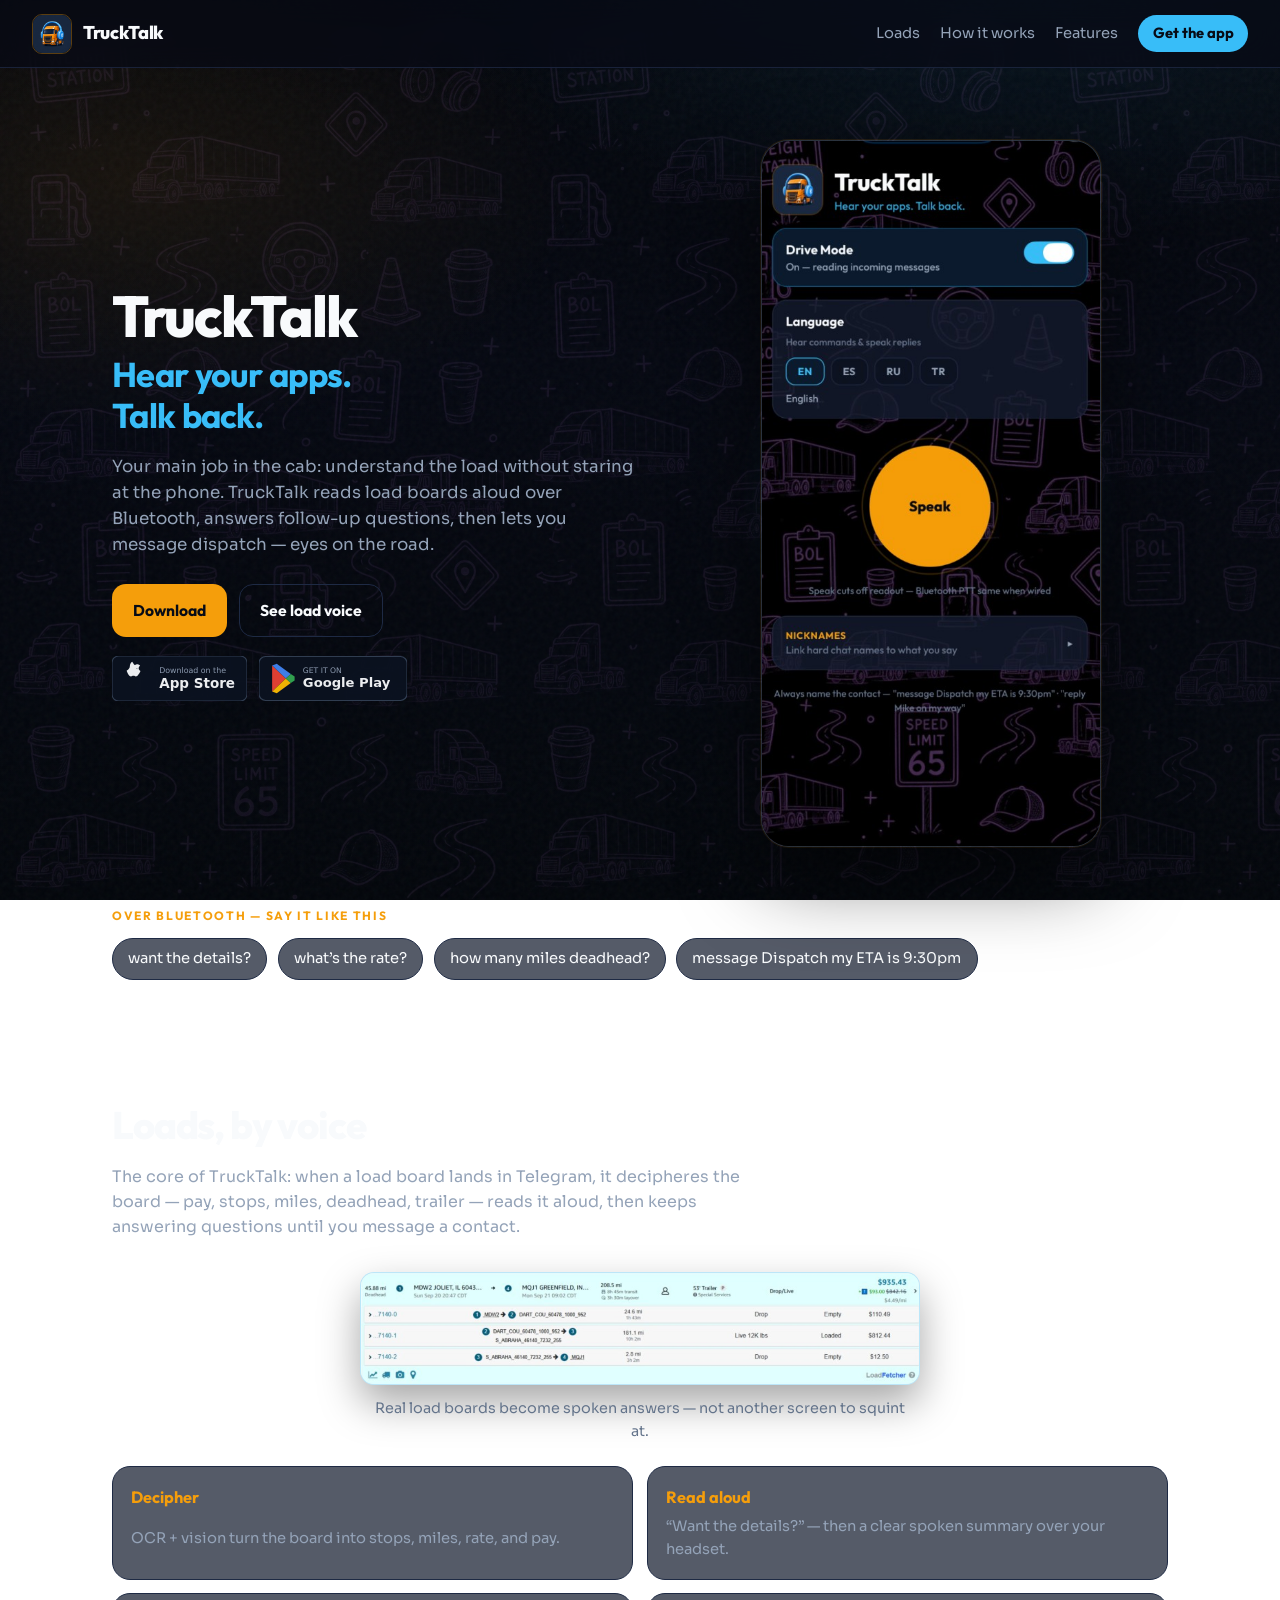
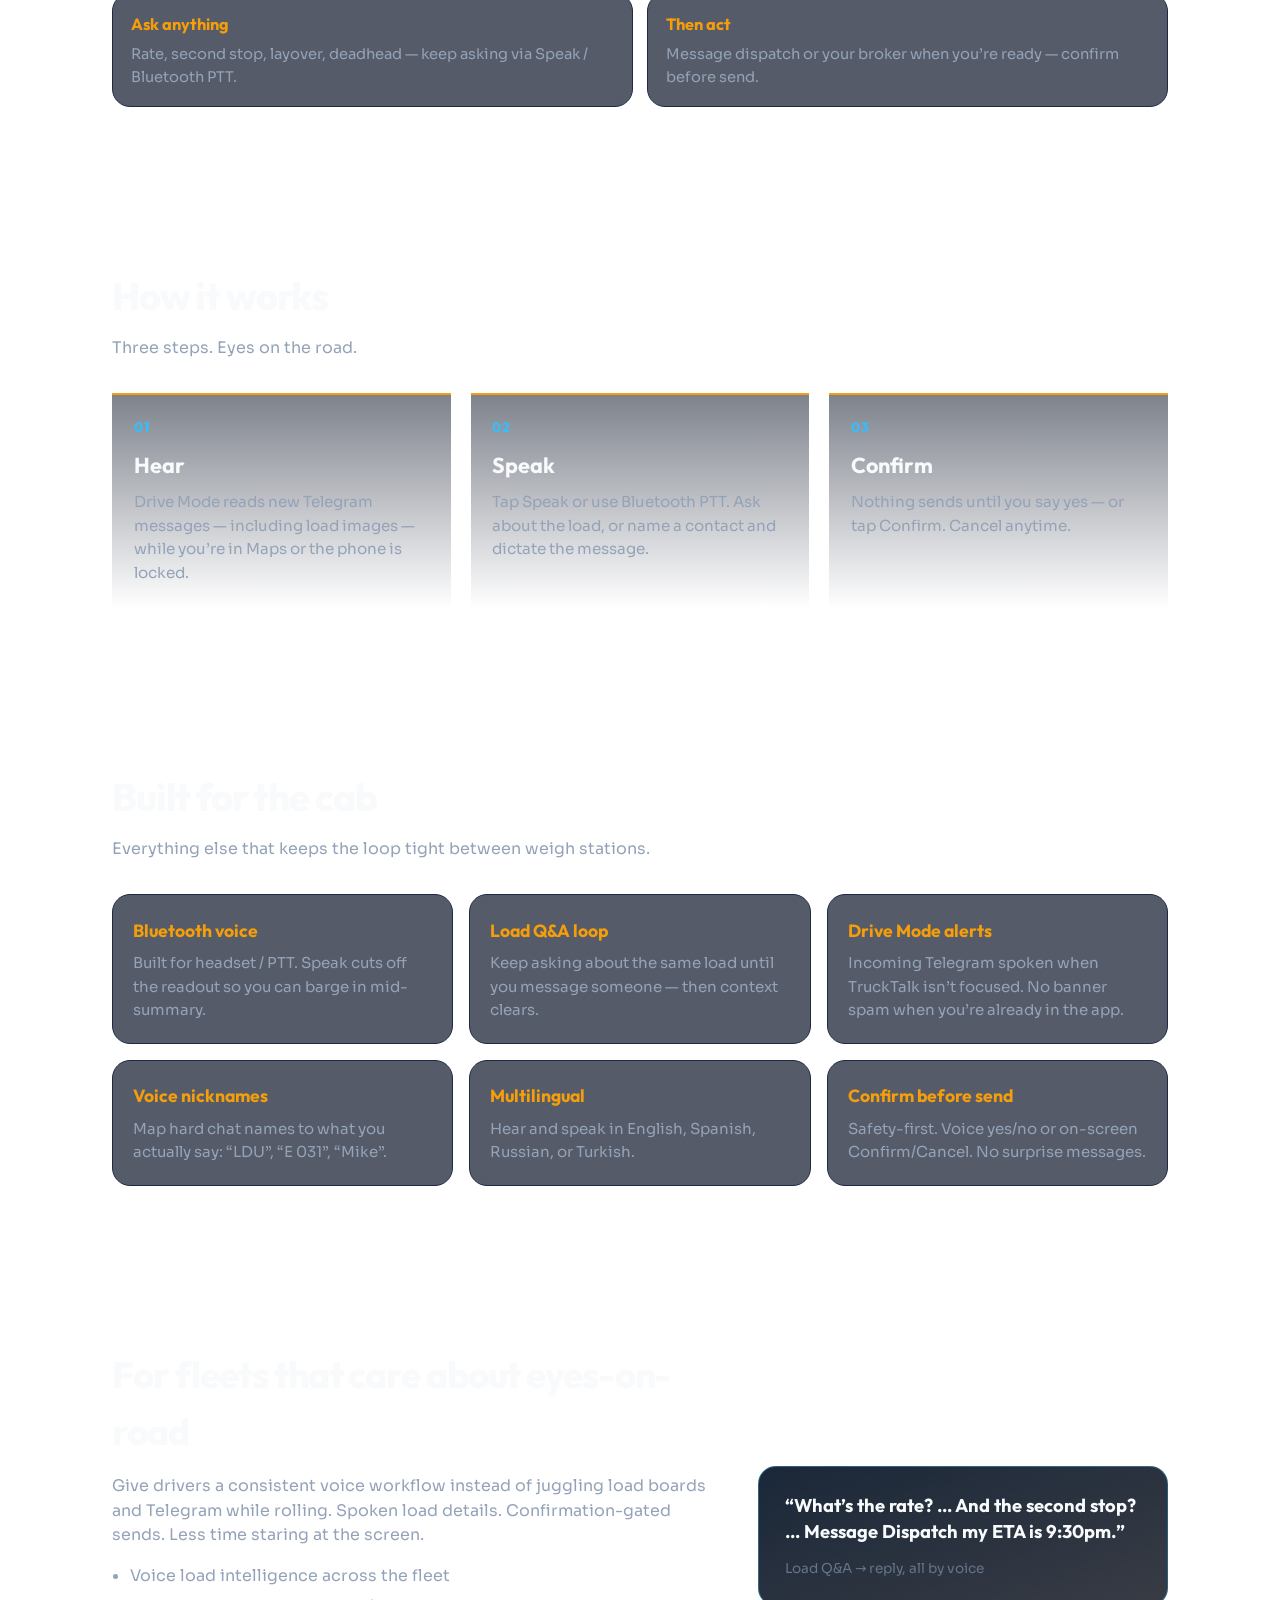
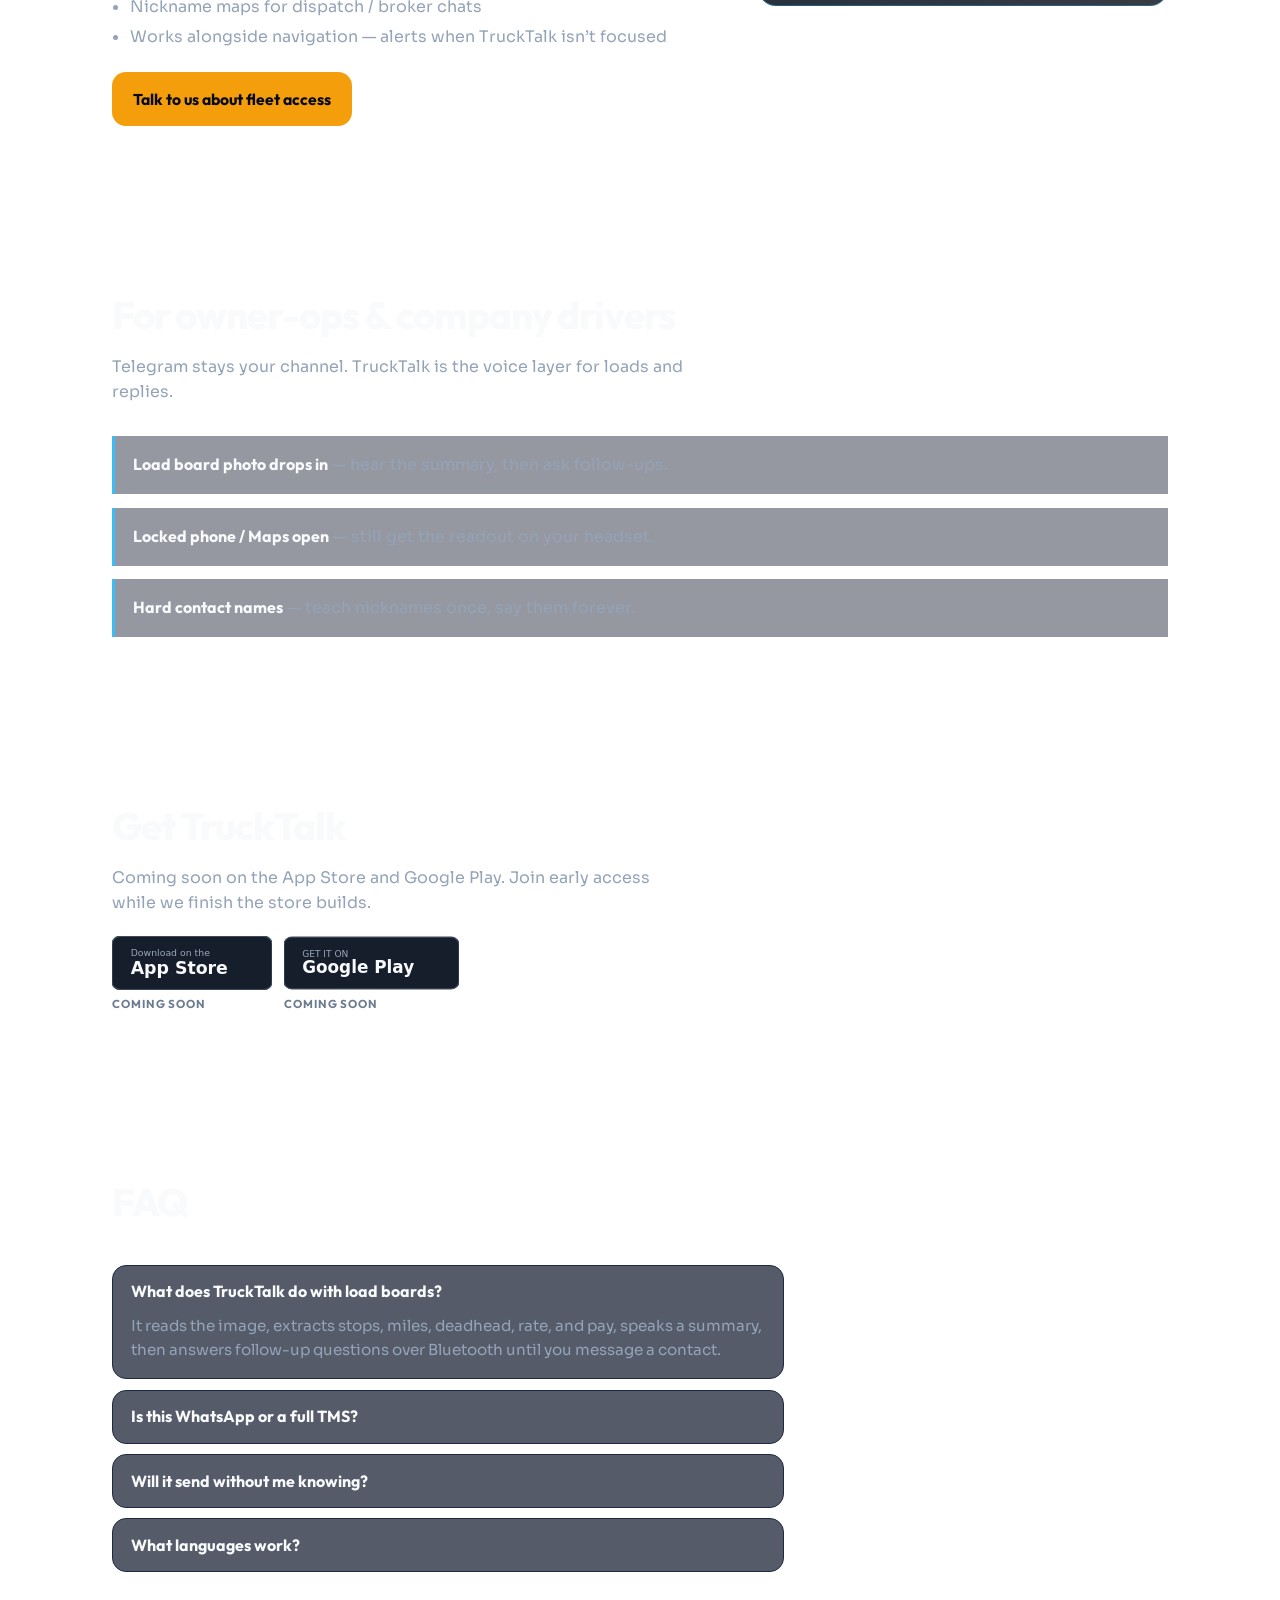
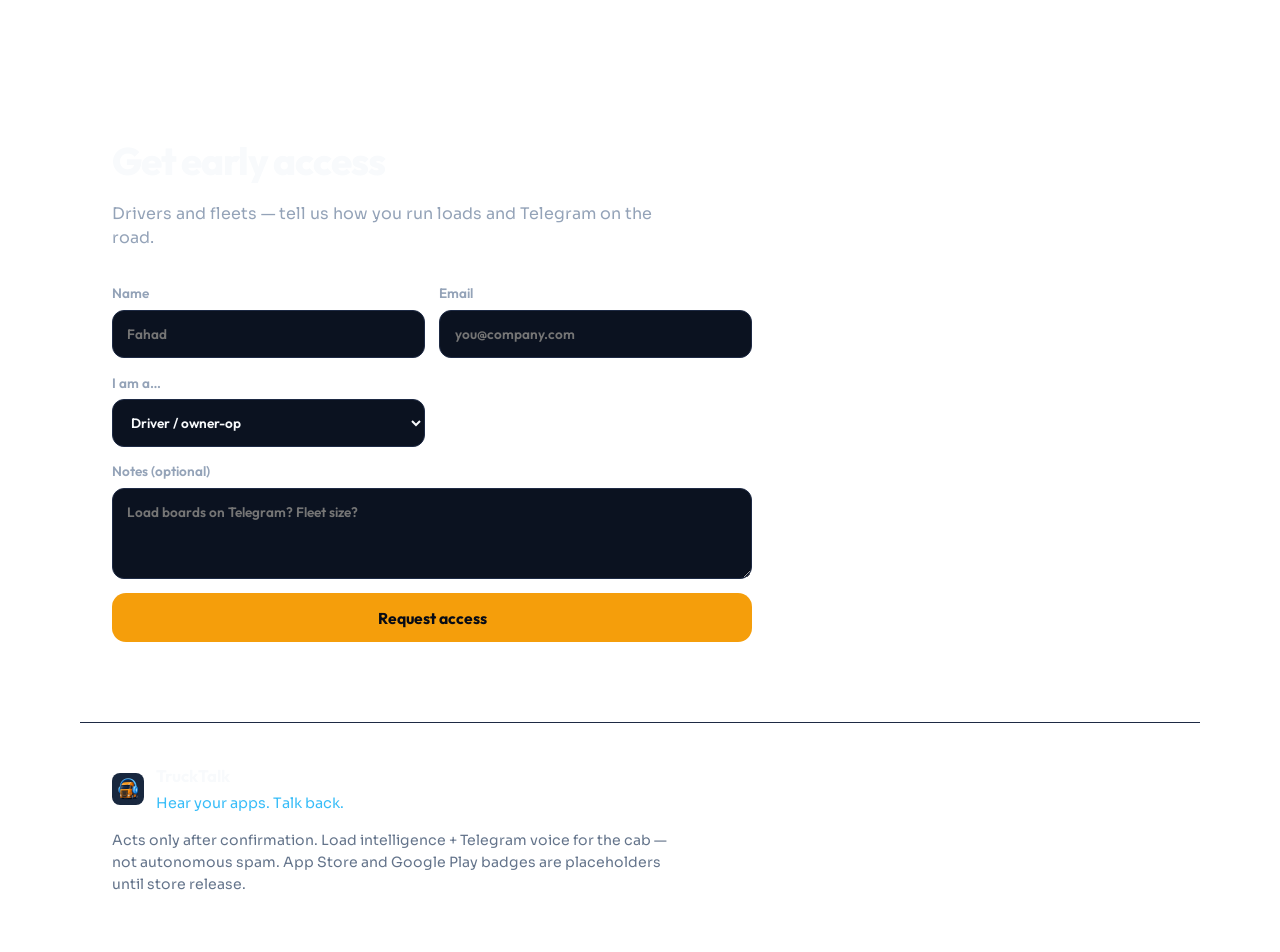
==== commit e81e95b3: "Keep load board image sharp by limiting display size." ====
--- a/index.html
+++ b/index.html
@@ -110,10 +110,12 @@
           <figure class="load-shot-wrap">
             <img
               class="load-shot"
-              src="assets/load-board.png"
+              src="assets/load-board.jpg"
               alt="Load board showing route, deadhead, pay per mile, stops, and total payout"
-              width="960"
-              height="420"
+              width="1024"
+              height="205"
+              loading="lazy"
+              decoding="async"
             />
             <figcaption>Real load boards become spoken answers — not another screen to squint at.</figcaption>
           </figure>
--- a/styles.css
+++ b/styles.css
@@ -220,20 +220,28 @@
 
 .load-shot-wrap {
   margin: 0;
+  display: flex;
+  flex-direction: column;
+  align-items: center;
 }
 
 .load-shot {
-  width: 100%;
-  border-radius: 16px;
+  width: min(100%, 560px);
+  height: auto;
+  border-radius: 14px;
   border: 1px solid rgba(56, 189, 248, 0.25);
-  box-shadow: 0 24px 60px rgba(0, 0, 0, 0.4);
+  box-shadow: 0 18px 40px rgba(0, 0, 0, 0.35);
   background: #e8f4f8;
+  /* Keep native pixels — don’t upscale past ~1x on retina */
+  image-rendering: auto;
 }
 
 .load-shot-wrap figcaption {
   margin-top: 0.75rem;
   color: var(--mute-2);
   font-size: 0.9rem;
+  text-align: center;
+  max-width: 34rem;
 }
 
 .load-beats {
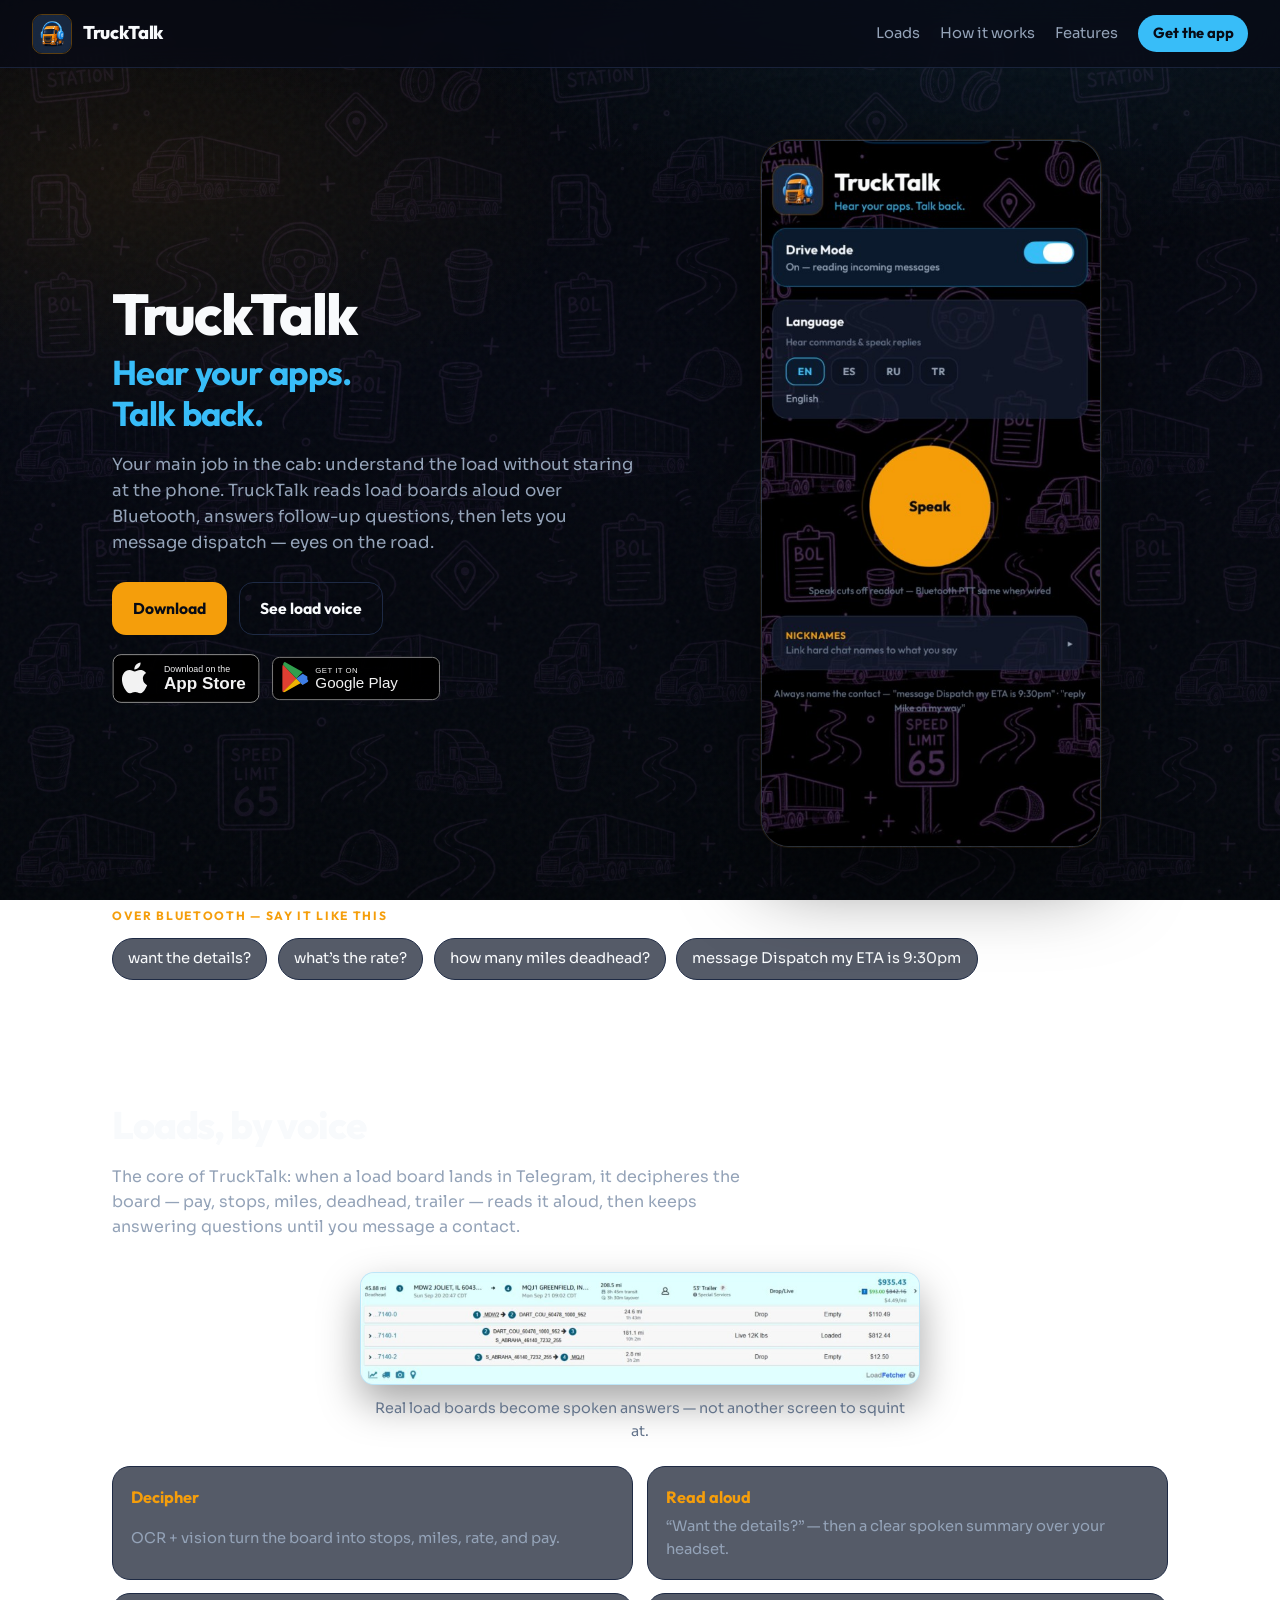
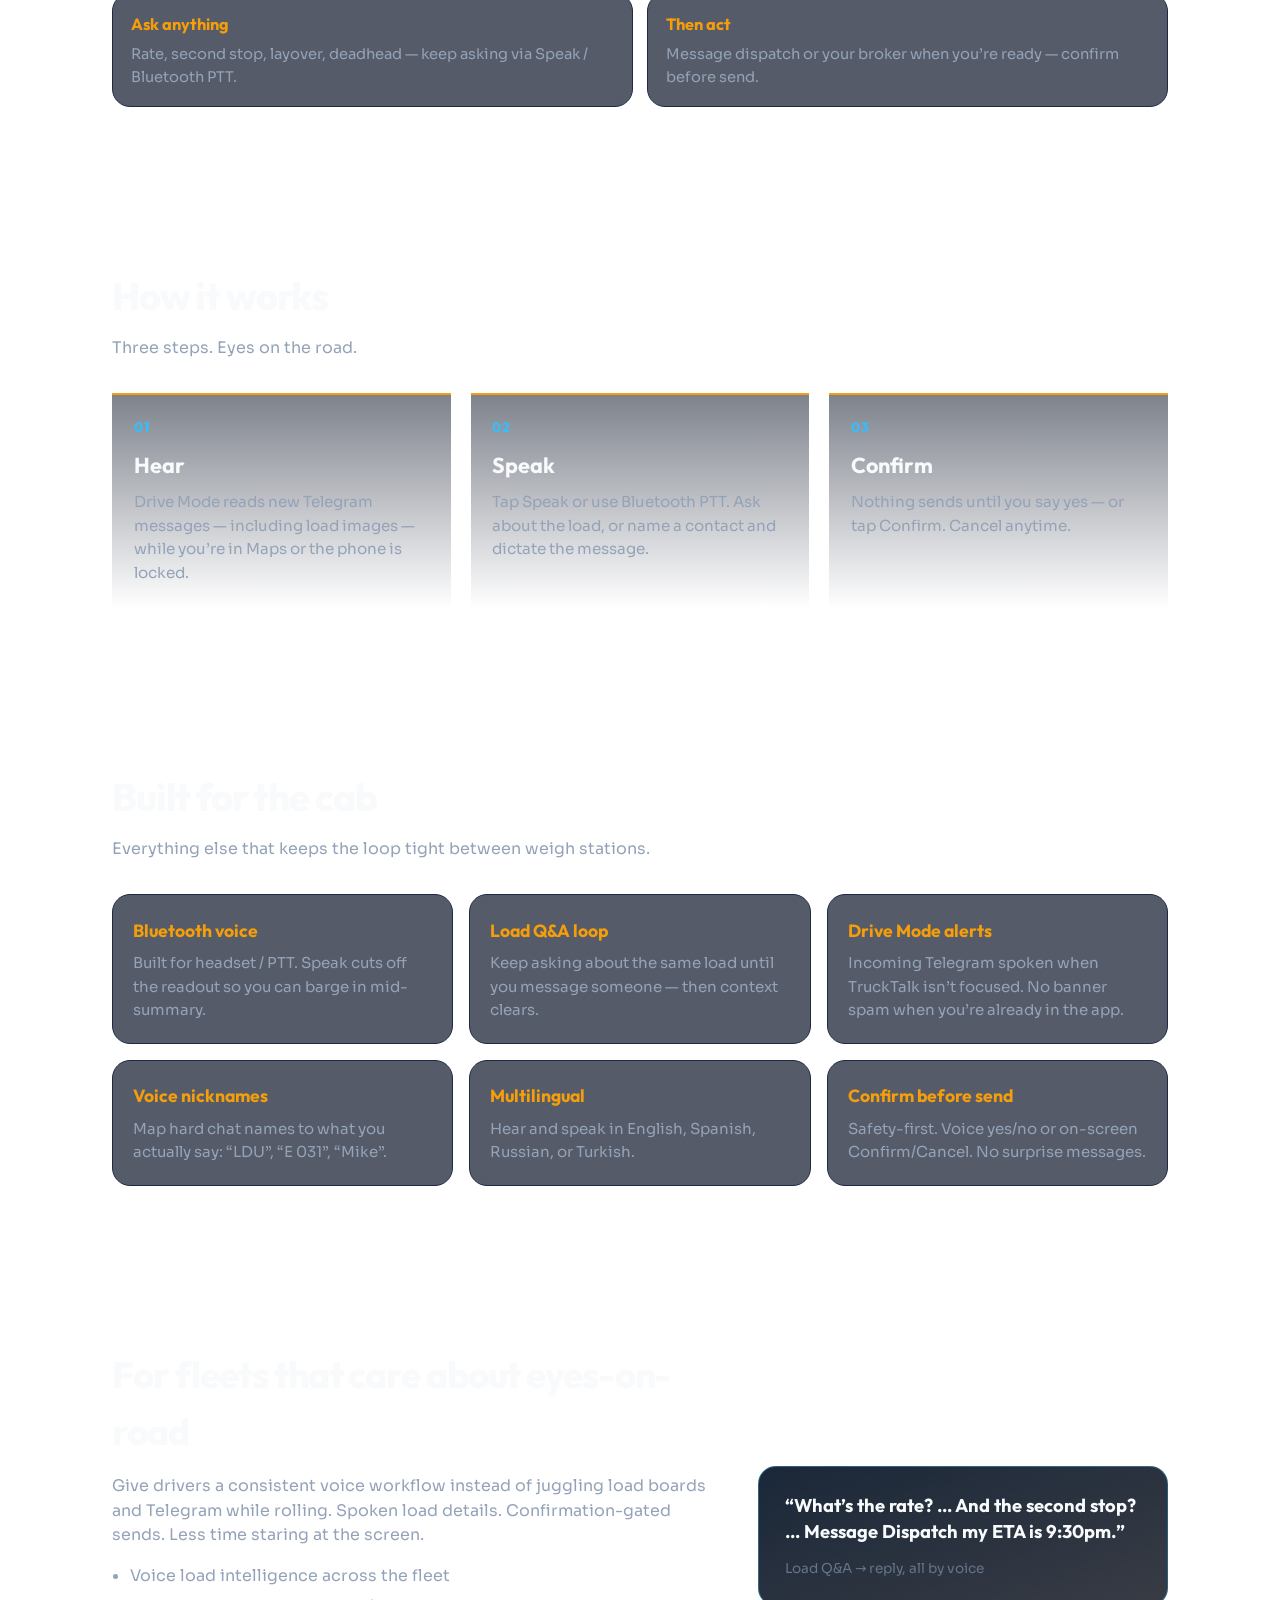
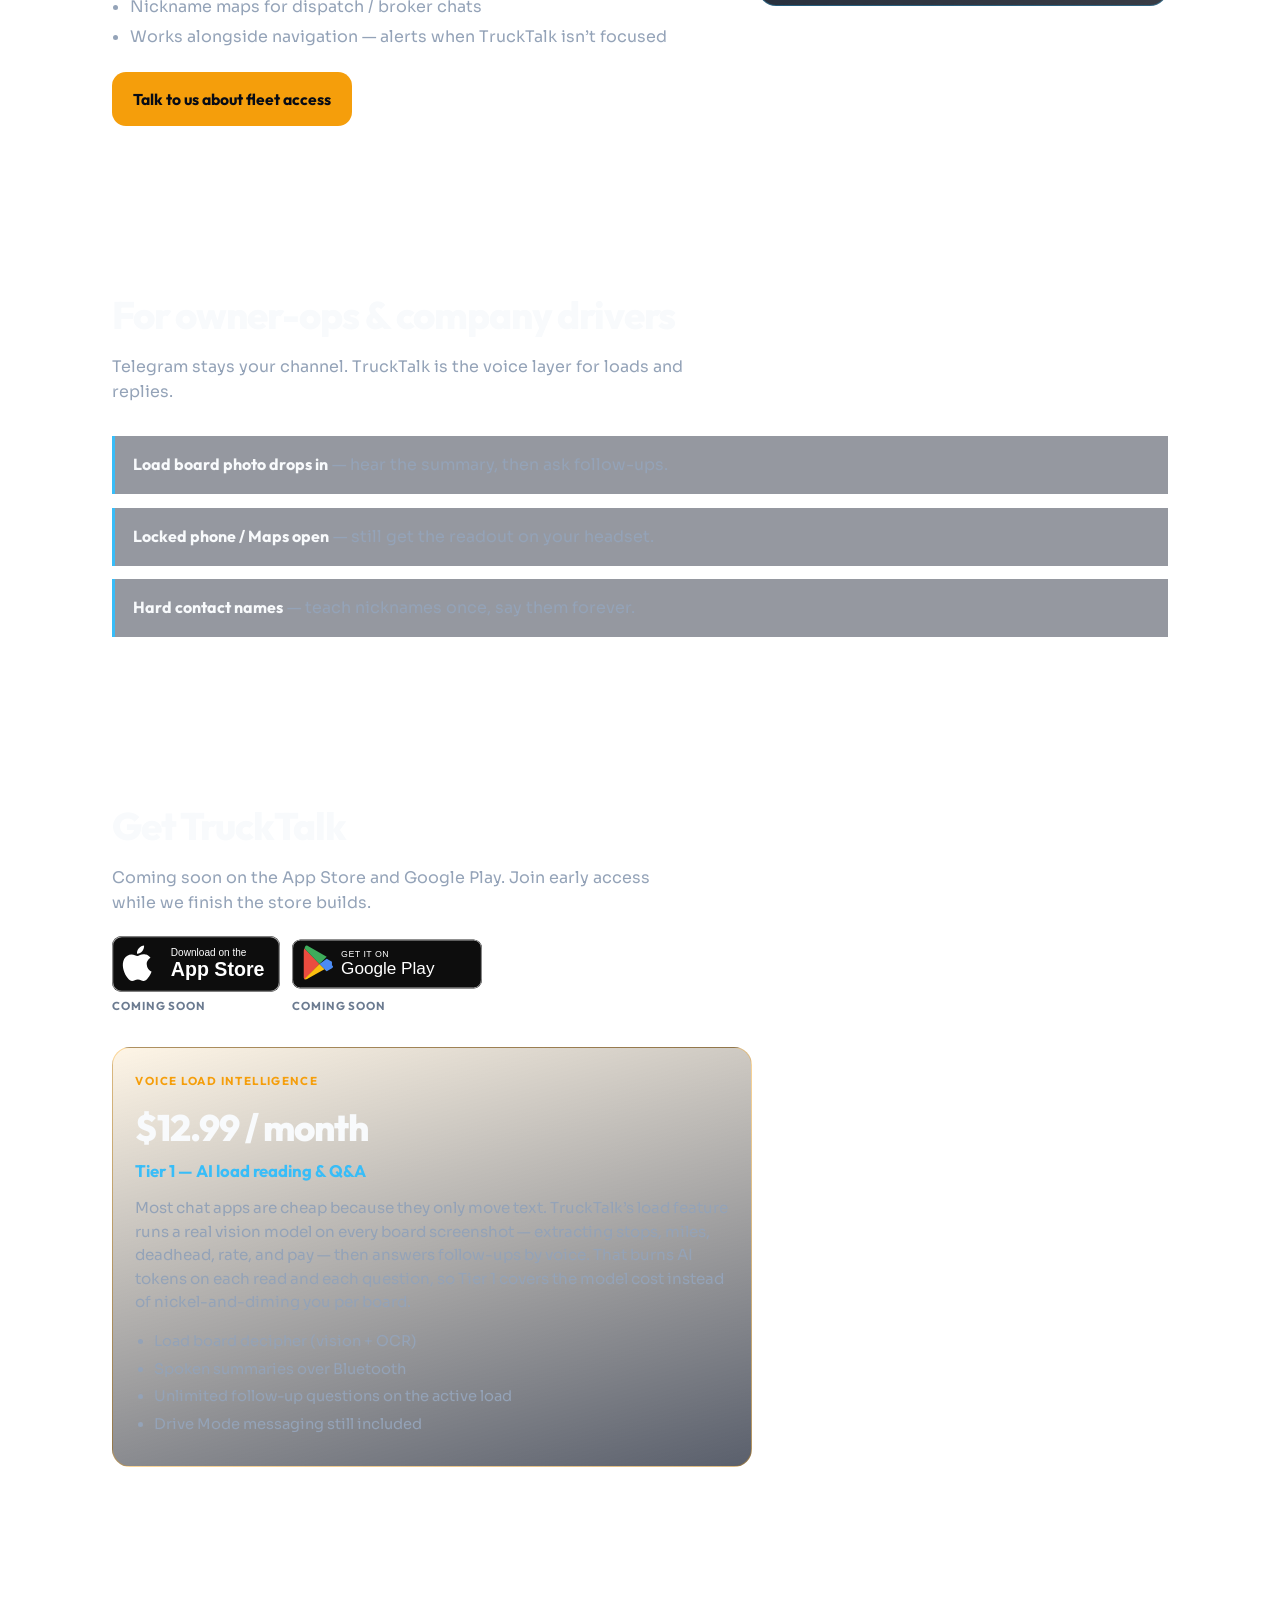
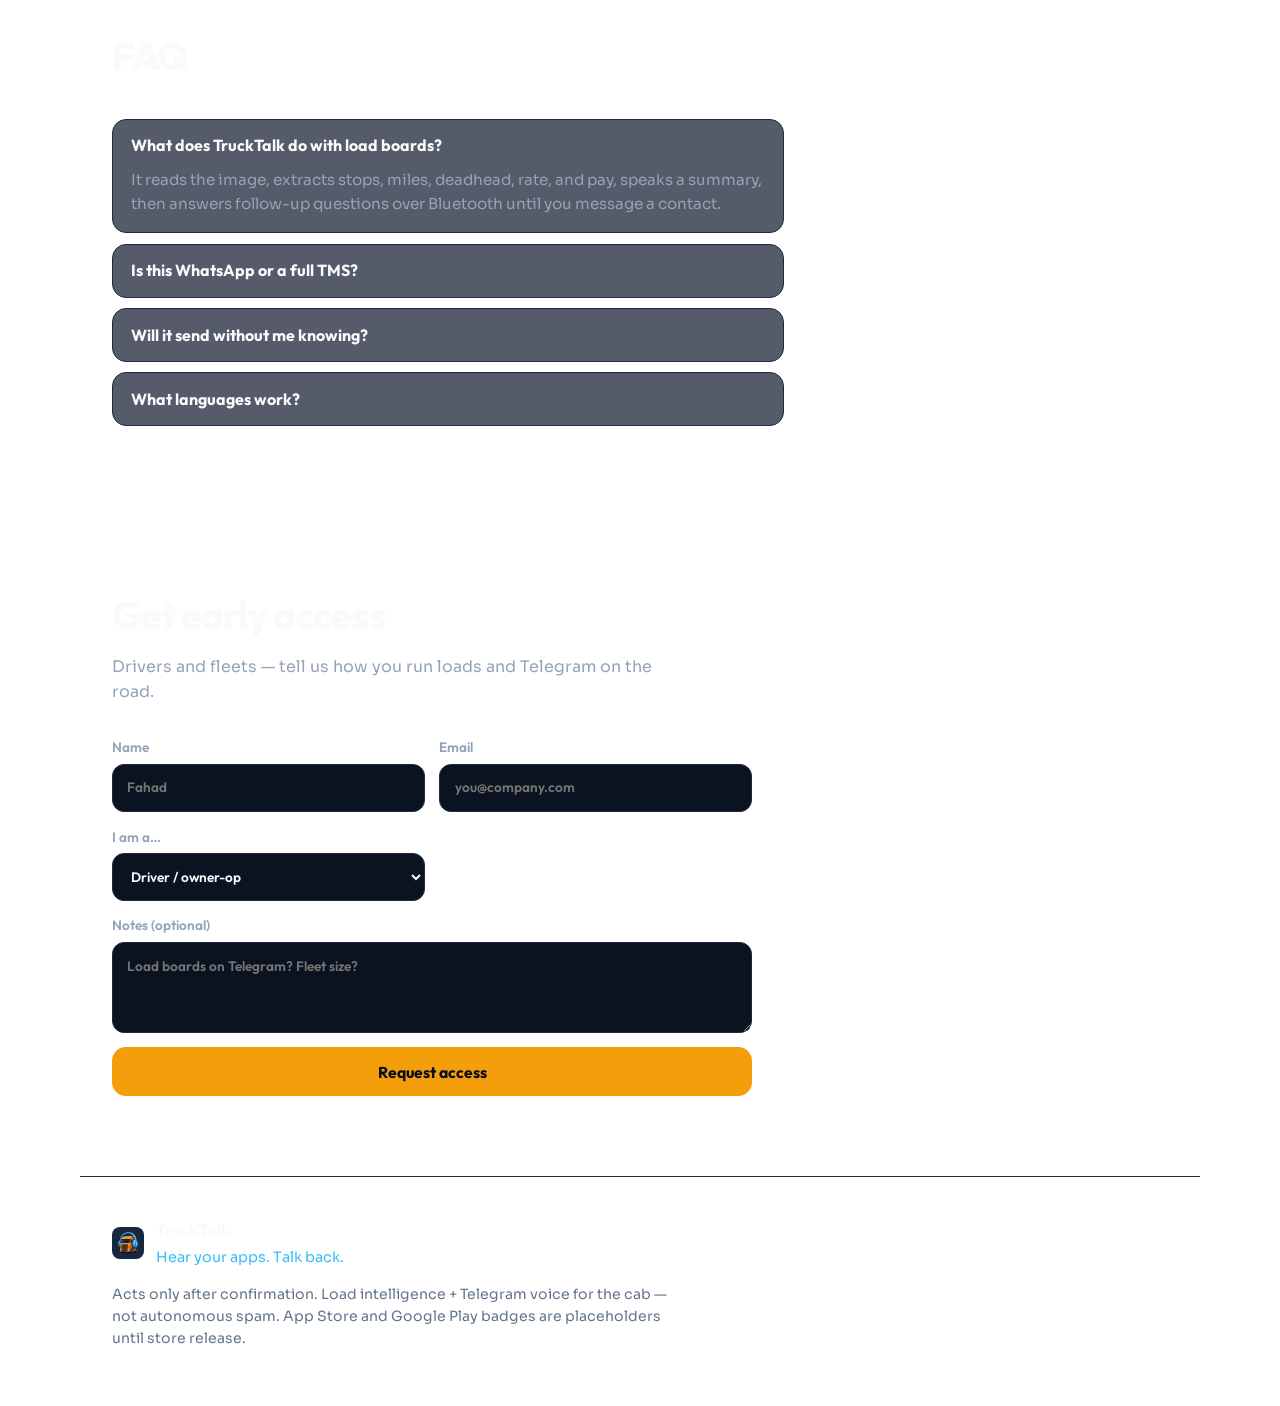
==== commit 86b873f0: "Add store badges and Tier 1 LLM pricing copy." ====
--- a/index.html
+++ b/index.html
@@ -55,23 +55,10 @@
           </div>
           <div class="store-row" id="download-hero">
             <a class="store-badge" href="#download" aria-label="Download on the App Store">
-              <svg viewBox="0 0 120 40" width="135" height="45" role="img">
-                <rect width="120" height="40" rx="6" fill="#0B1220" stroke="#334155" />
-                <path fill="#F8FAFC" d="M24.5 10.2c1.1-1.4 1.9-3.3 1.7-5.2-1.6.1-3.6 1.1-4.7 2.5-1 1.2-1.9 3.1-1.7 5 1.8.1 3.6-1 4.7-2.3zm4.4 1.2c-2.5-.1-4.6 1.4-5.8 1.4-1.2 0-3-.1-4.7-1.5-2.4-1.4-4.1-4.1-4.1-7.3 0-3.4 2.2-5.1 4.2-5.1 1.2 0 2.8.9 4.1.9 1.2 0 2.5-1 4.3-.9 1.7.1 3.1.9 4.1 2.3-3.6 2-3 6.7.5 8.4-.8 2.2-2.1 4.4-3.6 6.1-1.2 1.4-2.4 2.7-3.9 2.7-1.5 0-1.9-1-3.9-1-1.9 0-2.5 1-4 1-1.5 0-2.6-1.3-3.9-2.8-1.7-2.3-3-6.5-3-6.5.1-.1 5.1-2 5.1-7.3 0-4.6 3.7-6.8 3.9-6.9z" transform="translate(8,8) scale(0.55)" />
-                <text x="42" y="15" fill="#94A3B8" font-size="7" font-family="system-ui,sans-serif">Download on the</text>
-                <text x="42" y="28" fill="#F8FAFC" font-size="12" font-weight="700" font-family="system-ui,sans-serif">App Store</text>
-              </svg>
+              <img src="assets/badge-app-store.svg" alt="Download on the App Store" width="148" height="49" />
             </a>
             <a class="store-badge" href="#download" aria-label="Get it on Google Play">
-              <svg viewBox="0 0 135 40" width="148" height="45" role="img">
-                <rect width="135" height="40" rx="6" fill="#0B1220" stroke="#334155" />
-                <path fill="#EA4335" d="M12 8.2 24.5 20 12 31.8z" />
-                <path fill="#FBBC04" d="M12 31.8 24.5 20 29 24.2 16.2 33.5z" />
-                <path fill="#4285F4" d="M29 15.8 24.5 20 12 8.2 16.2 6.5z" />
-                <path fill="#34A853" d="M24.5 20 29 15.8 32.5 18.2v3.6L29 24.2z" />
-                <text x="40" y="15" fill="#94A3B8" font-size="7" font-family="system-ui,sans-serif">GET IT ON</text>
-                <text x="40" y="28" fill="#F8FAFC" font-size="12" font-weight="700" font-family="system-ui,sans-serif">Google Play</text>
-              </svg>
+              <img src="assets/badge-google-play.svg" alt="Get it on Google Play" width="168" height="49" />
             </a>
           </div>
         </div>
@@ -238,22 +225,32 @@
         </header>
         <div class="store-row store-row-lg">
           <a class="store-badge" href="#waitlist" aria-label="Download on the App Store (coming soon)">
-            <svg viewBox="0 0 120 40" width="160" height="54" role="img">
-              <rect width="120" height="40" rx="6" fill="#0B1220" stroke="#334155" />
-              <text x="14" y="15" fill="#94A3B8" font-size="7" font-family="system-ui,sans-serif">Download on the</text>
-              <text x="14" y="28" fill="#F8FAFC" font-size="13" font-weight="700" font-family="system-ui,sans-serif">App Store</text>
-            </svg>
+            <img src="assets/badge-app-store.svg" alt="Download on the App Store" width="168" height="56" />
             <span class="soon">Coming soon</span>
           </a>
           <a class="store-badge" href="#waitlist" aria-label="Get it on Google Play (coming soon)">
-            <svg viewBox="0 0 135 40" width="175" height="54" role="img">
-              <rect width="135" height="40" rx="6" fill="#0B1220" stroke="#334155" />
-              <text x="14" y="15" fill="#94A3B8" font-size="7" font-family="system-ui,sans-serif">GET IT ON</text>
-              <text x="14" y="28" fill="#F8FAFC" font-size="13" font-weight="700" font-family="system-ui,sans-serif">Google Play</text>
-            </svg>
+            <img src="assets/badge-google-play.svg" alt="Get it on Google Play" width="190" height="56" />
             <span class="soon">Coming soon</span>
           </a>
         </div>
+
+        <aside class="pricing" id="pricing">
+          <p class="pricing-eyebrow">Voice Load Intelligence</p>
+          <p class="pricing-price"><span>$12.99</span> / month</p>
+          <p class="pricing-title">Tier 1 — AI load reading &amp; Q&amp;A</p>
+          <p class="pricing-copy">
+            Most chat apps are cheap because they only move text. TruckTalk’s load feature runs a
+            real vision model on every board screenshot — extracting stops, miles, deadhead, rate,
+            and pay — then answers follow-ups by voice. That burns AI tokens on each read and each
+            question, so Tier 1 covers the model cost instead of nickel-and-diming you per board.
+          </p>
+          <ul class="pricing-list">
+            <li>Load board decipher (vision + OCR)</li>
+            <li>Spoken summaries over Bluetooth</li>
+            <li>Unlimited follow-up questions on the active load</li>
+            <li>Drive Mode messaging still included</li>
+          </ul>
+        </aside>
       </section>
 
       <section class="section faq">
--- a/styles.css
+++ b/styles.css
@@ -277,6 +277,63 @@
   margin-bottom: 1.25rem;
 }
 
+.pricing {
+  margin-top: 2rem;
+  max-width: 40rem;
+  padding: 1.5rem 1.4rem 1.6rem;
+  border-radius: var(--radius);
+  border: 1px solid rgba(245, 158, 11, 0.35);
+  background: linear-gradient(165deg, rgba(245, 158, 11, 0.1), rgba(20, 28, 46, 0.7));
+}
+
+.pricing-eyebrow {
+  margin: 0;
+  font-family: var(--font-display);
+  font-size: 0.72rem;
+  letter-spacing: 0.12em;
+  text-transform: uppercase;
+  color: var(--amber);
+  font-weight: 700;
+}
+
+.pricing-price {
+  margin: 0.55rem 0 0.15rem;
+  font-family: var(--font-display);
+  font-weight: 800;
+  font-size: clamp(1.8rem, 4vw, 2.3rem);
+  letter-spacing: -0.03em;
+}
+
+.pricing-price span {
+  color: var(--text);
+}
+
+.pricing-title {
+  margin: 0 0 0.75rem;
+  color: var(--cyan);
+  font-family: var(--font-display);
+  font-weight: 700;
+  font-size: 1.05rem;
+}
+
+.pricing-copy {
+  margin: 0 0 1rem;
+  color: var(--mute);
+  font-size: 0.95rem;
+  line-height: 1.55;
+}
+
+.pricing-list {
+  margin: 0;
+  padding-left: 1.15rem;
+  color: var(--mute);
+  font-size: 0.92rem;
+}
+
+.pricing-list li {
+  margin-bottom: 0.3rem;
+}
+
 .btn {
   display: inline-flex;
   align-items: center;
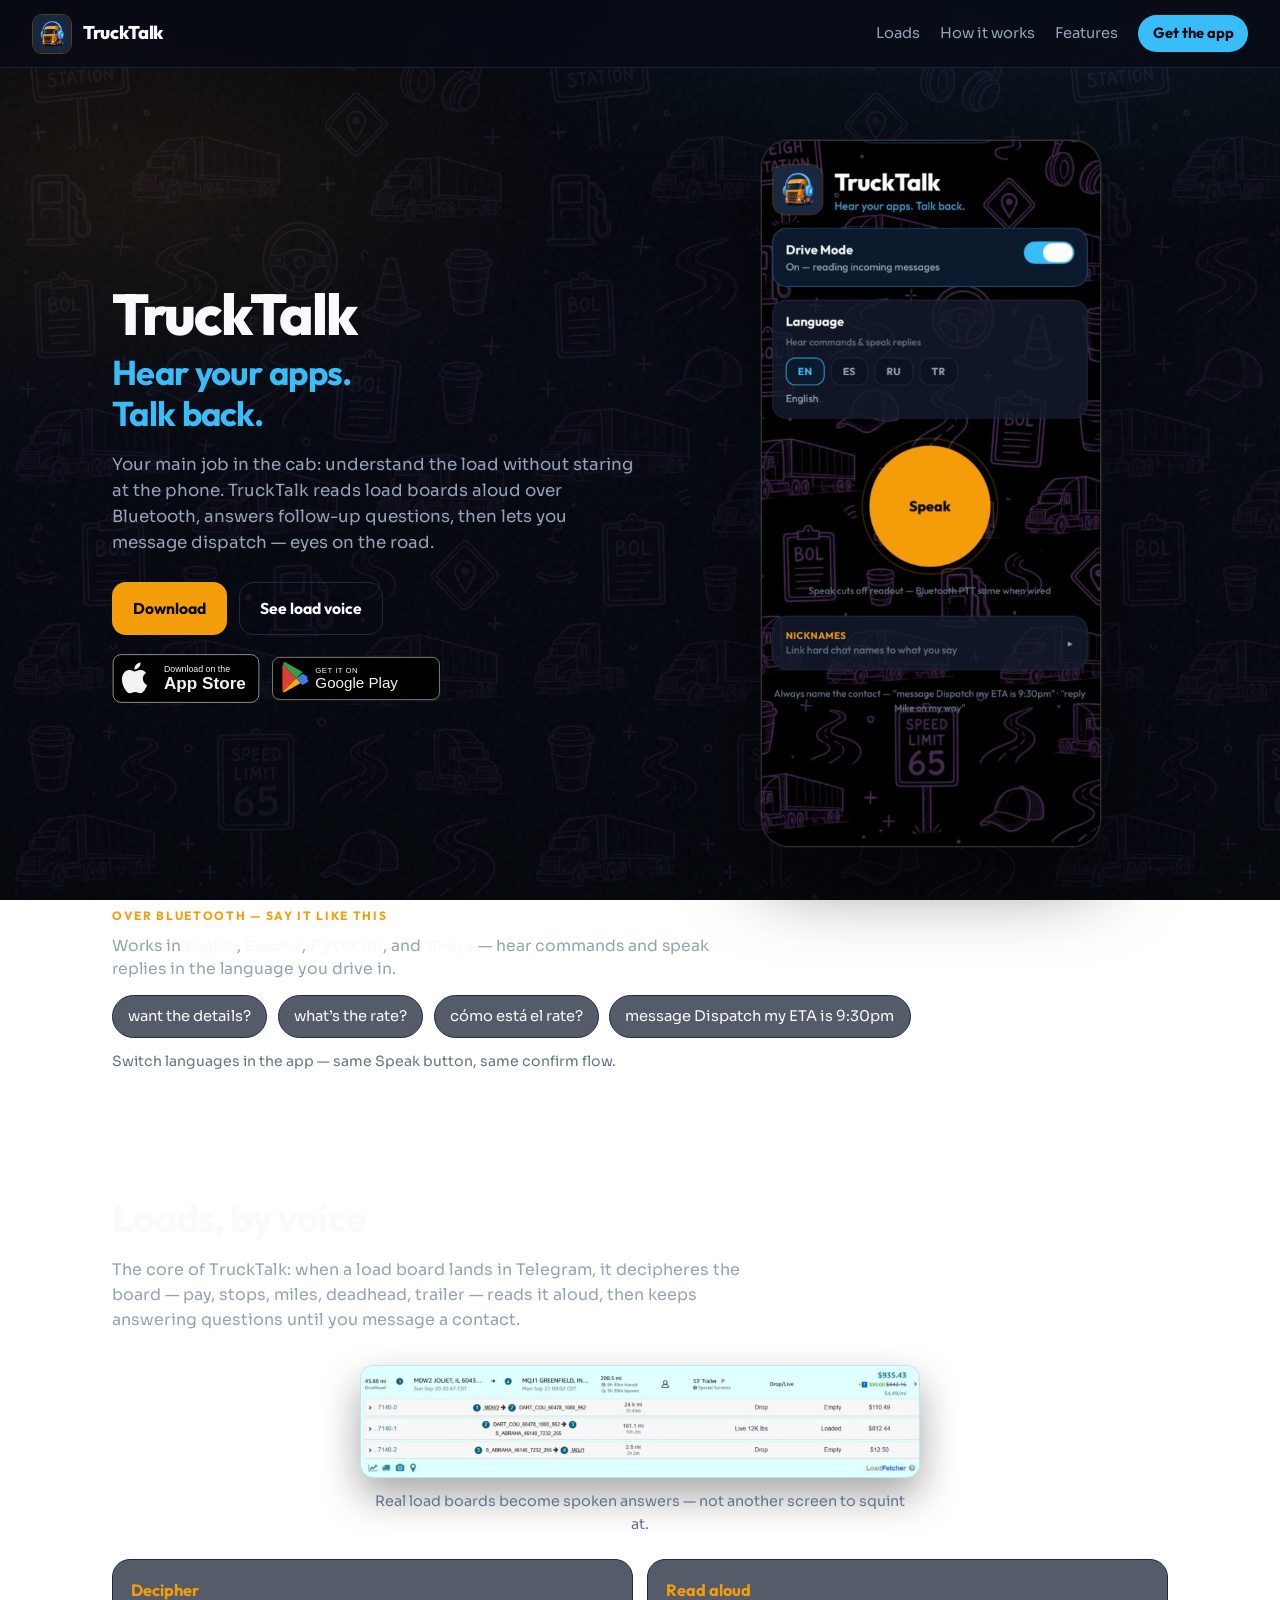
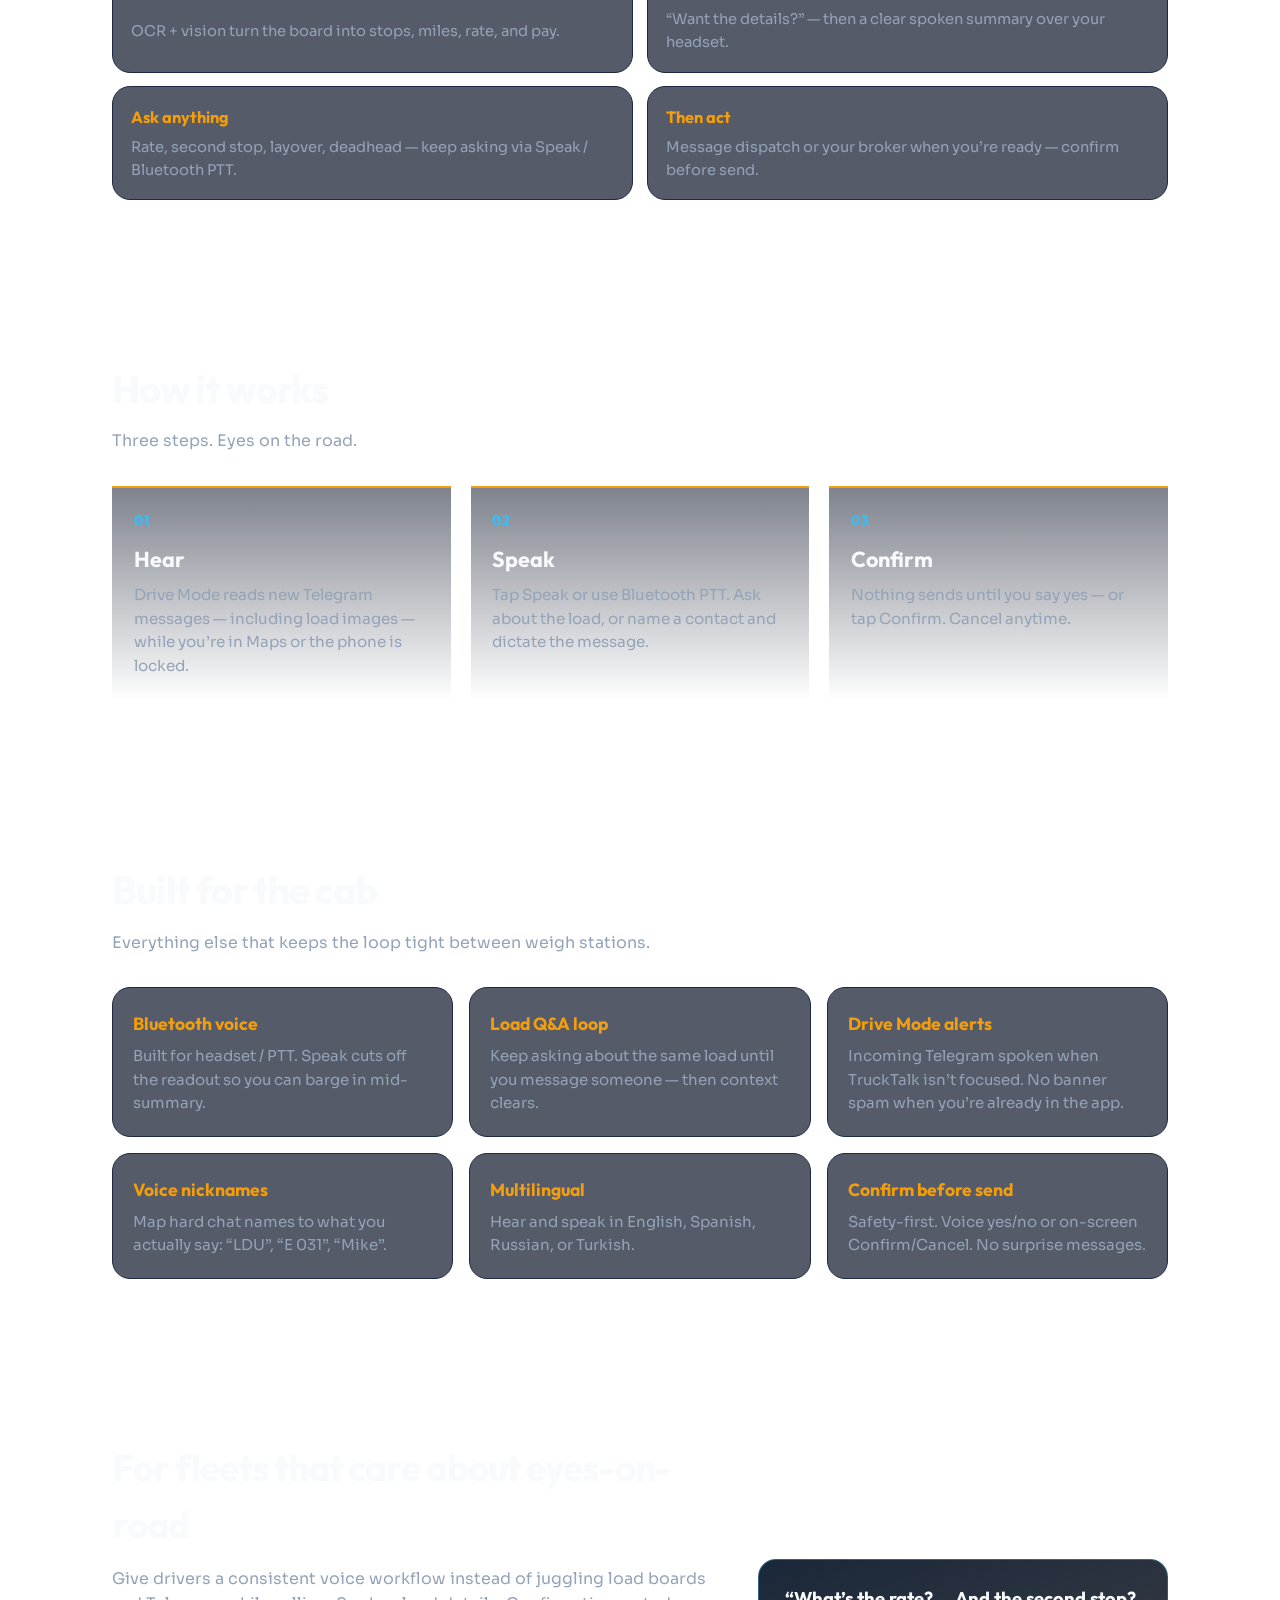
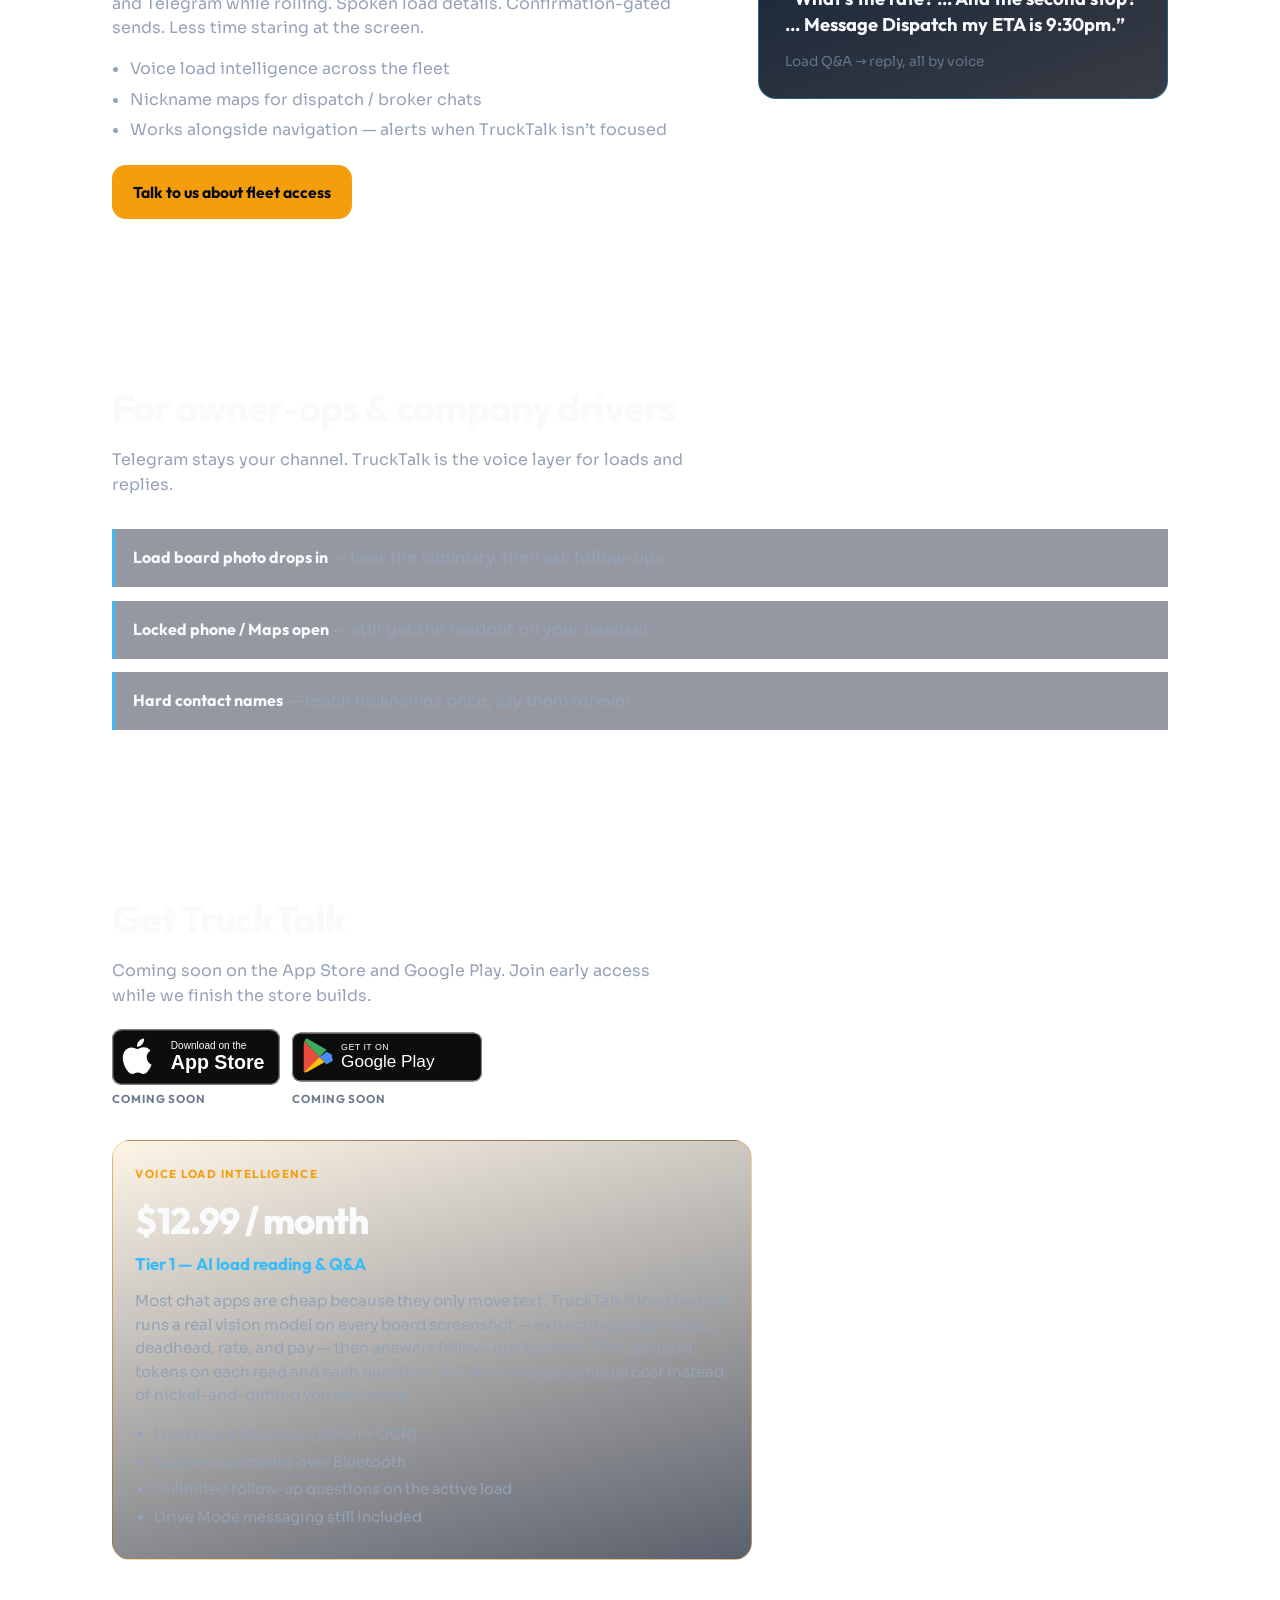
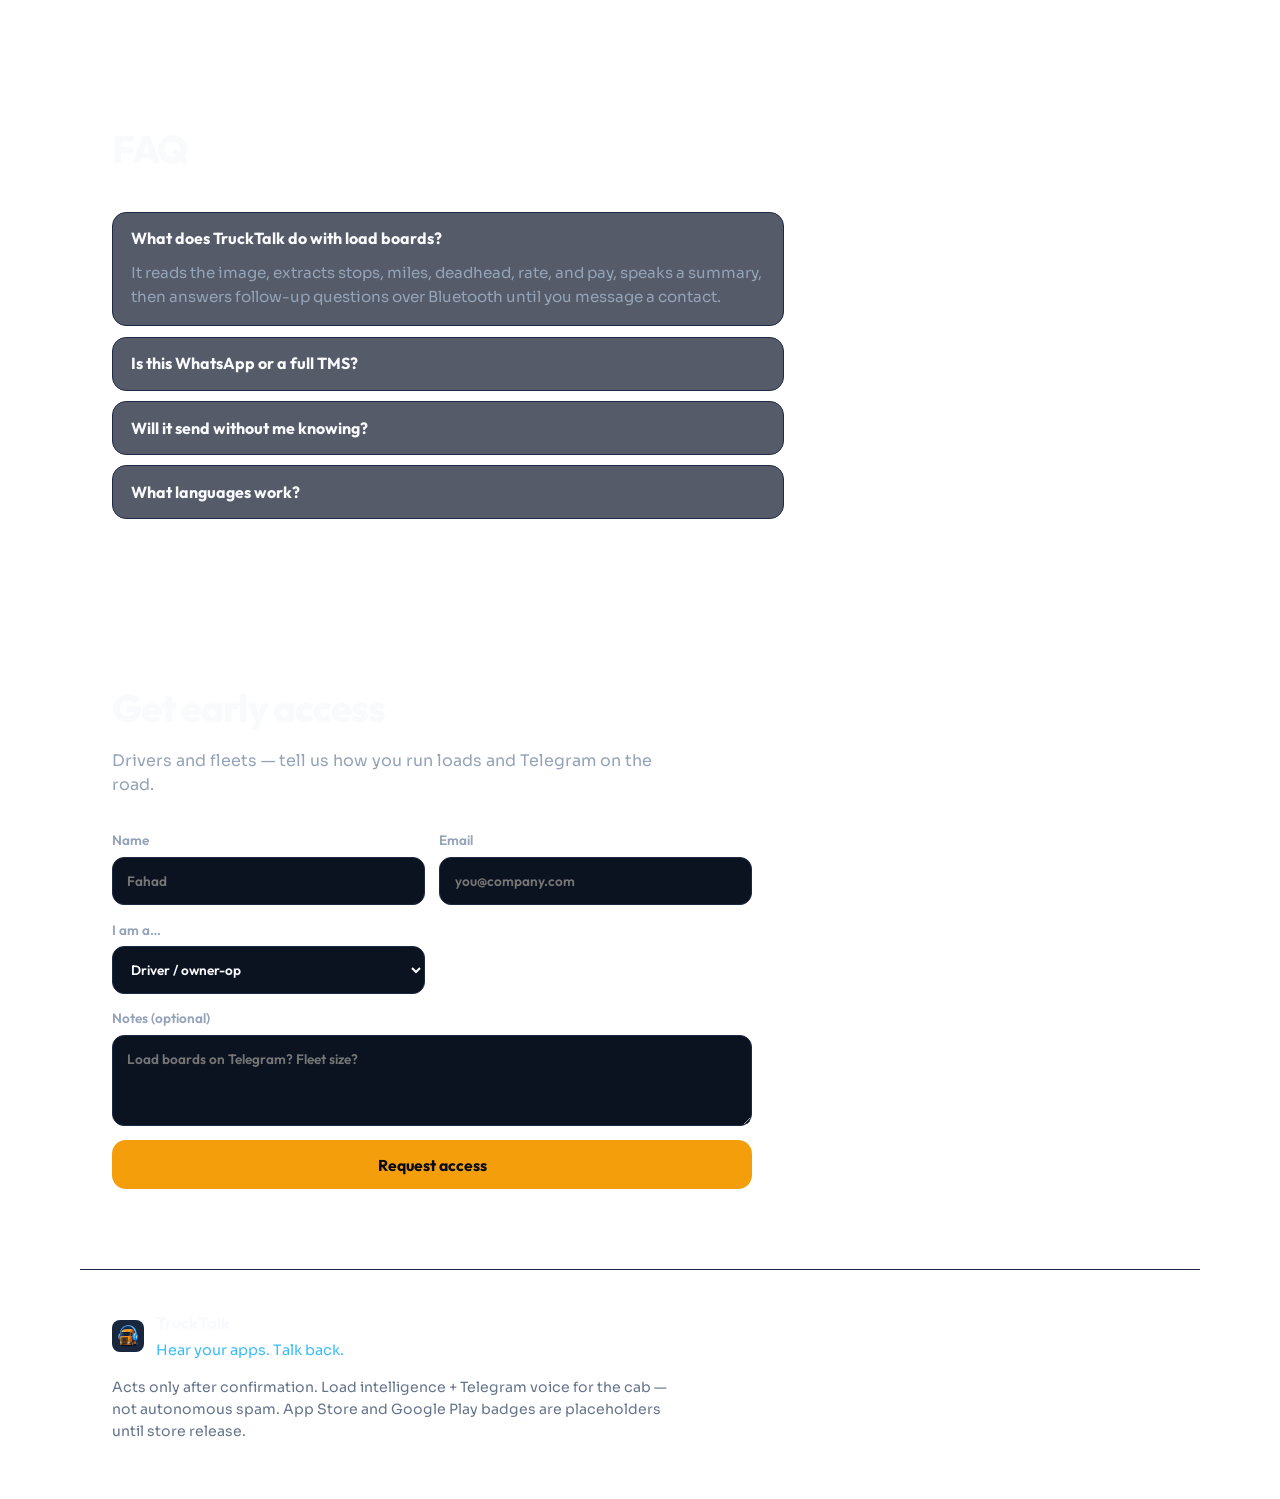
==== commit 5c3a95ec: "Call out bilingual voice support near command examples." ====
--- a/index.html
+++ b/index.html
@@ -76,12 +76,17 @@
 
       <section class="strip" aria-label="Voice examples">
         <p class="strip-label">Over Bluetooth — say it like this</p>
+        <p class="strip-langs">
+          Works in <strong>English</strong>, <strong>Español</strong>, <strong>Русский</strong>, and <strong>Türkçe</strong>
+          — hear commands and speak replies in the language you drive in.
+        </p>
         <div class="strip-lines">
           <code>want the details?</code>
           <code>what’s the rate?</code>
-          <code>how many miles deadhead?</code>
+          <code>cómo está el rate?</code>
           <code>message Dispatch my ETA is 9:30pm</code>
         </div>
+        <p class="strip-note">Switch languages in the app — same Speak button, same confirm flow.</p>
       </section>
 
       <section id="loads" class="section load-feature">
--- a/styles.css
+++ b/styles.css
@@ -409,7 +409,7 @@
 }
 
 .strip-label {
-  margin: 0 0 0.75rem;
+  margin: 0 0 0.55rem;
   font-family: var(--font-display);
   font-size: 0.75rem;
   letter-spacing: 0.14em;
@@ -418,6 +418,20 @@
   font-weight: 700;
 }
 
+.strip-langs {
+  margin: 0 0 0.9rem;
+  color: var(--mute);
+  font-size: 0.98rem;
+  max-width: 40rem;
+  line-height: 1.45;
+}
+
+.strip-langs strong {
+  color: var(--text);
+  font-family: var(--font-display);
+  font-weight: 700;
+}
+
 .strip-lines {
   display: flex;
   flex-wrap: wrap;
@@ -432,6 +446,12 @@
   border: 1px solid var(--border);
   border-radius: 999px;
   padding: 0.55rem 0.95rem;
+}
+
+.strip-note {
+  margin: 0.85rem 0 0;
+  color: var(--mute-2);
+  font-size: 0.88rem;
 }
 
 .section {
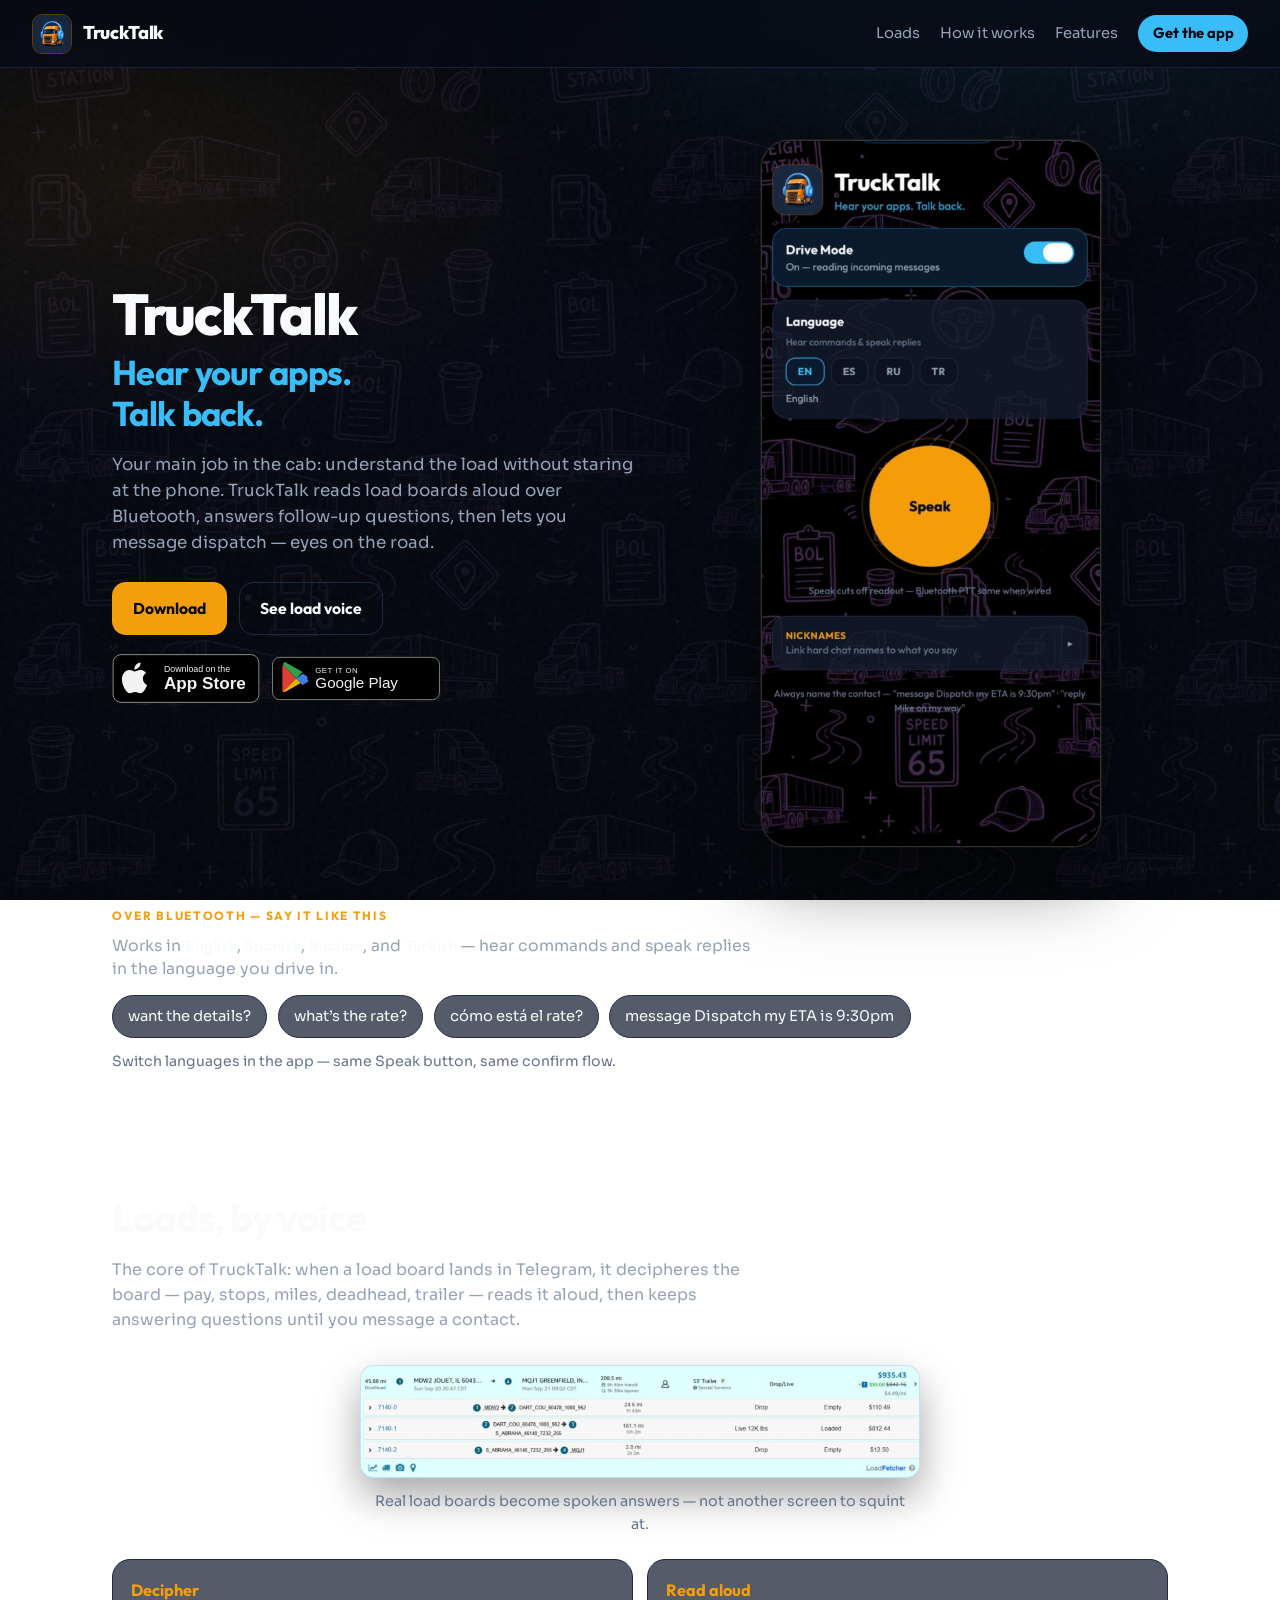
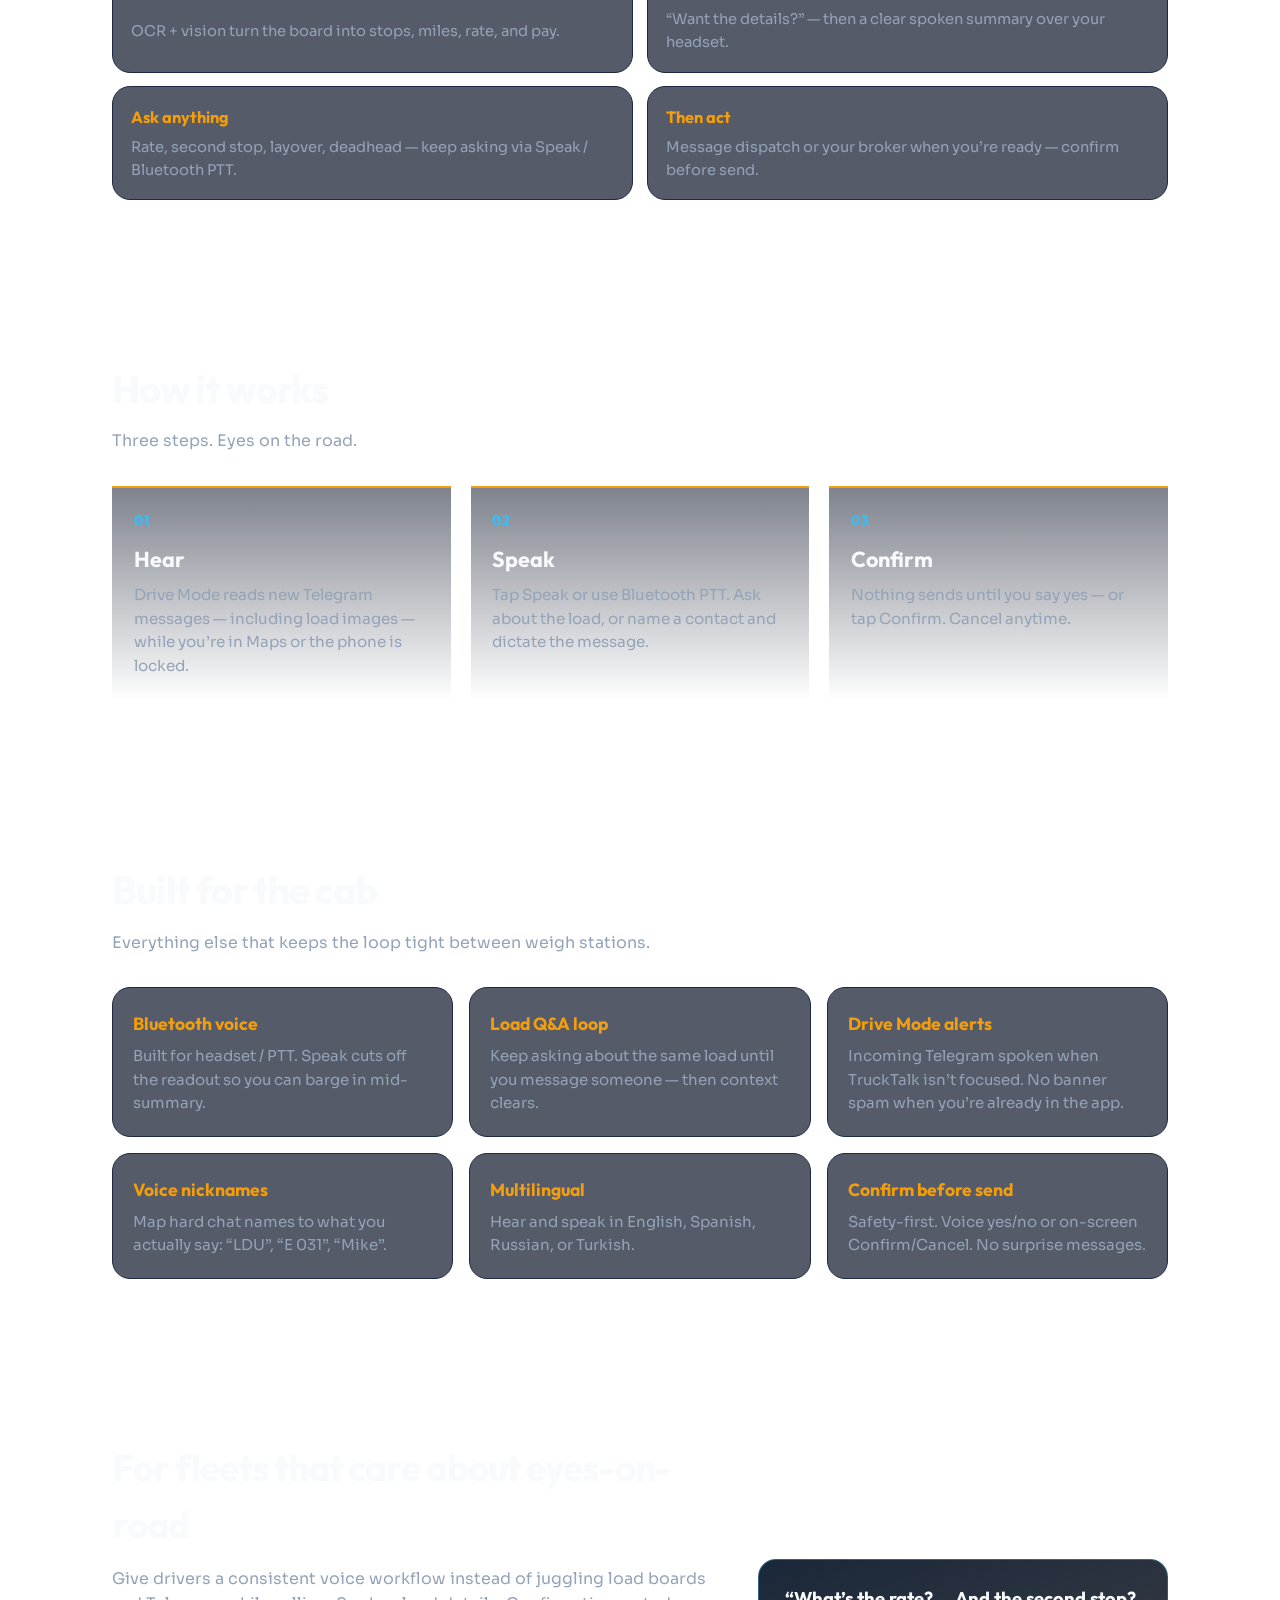
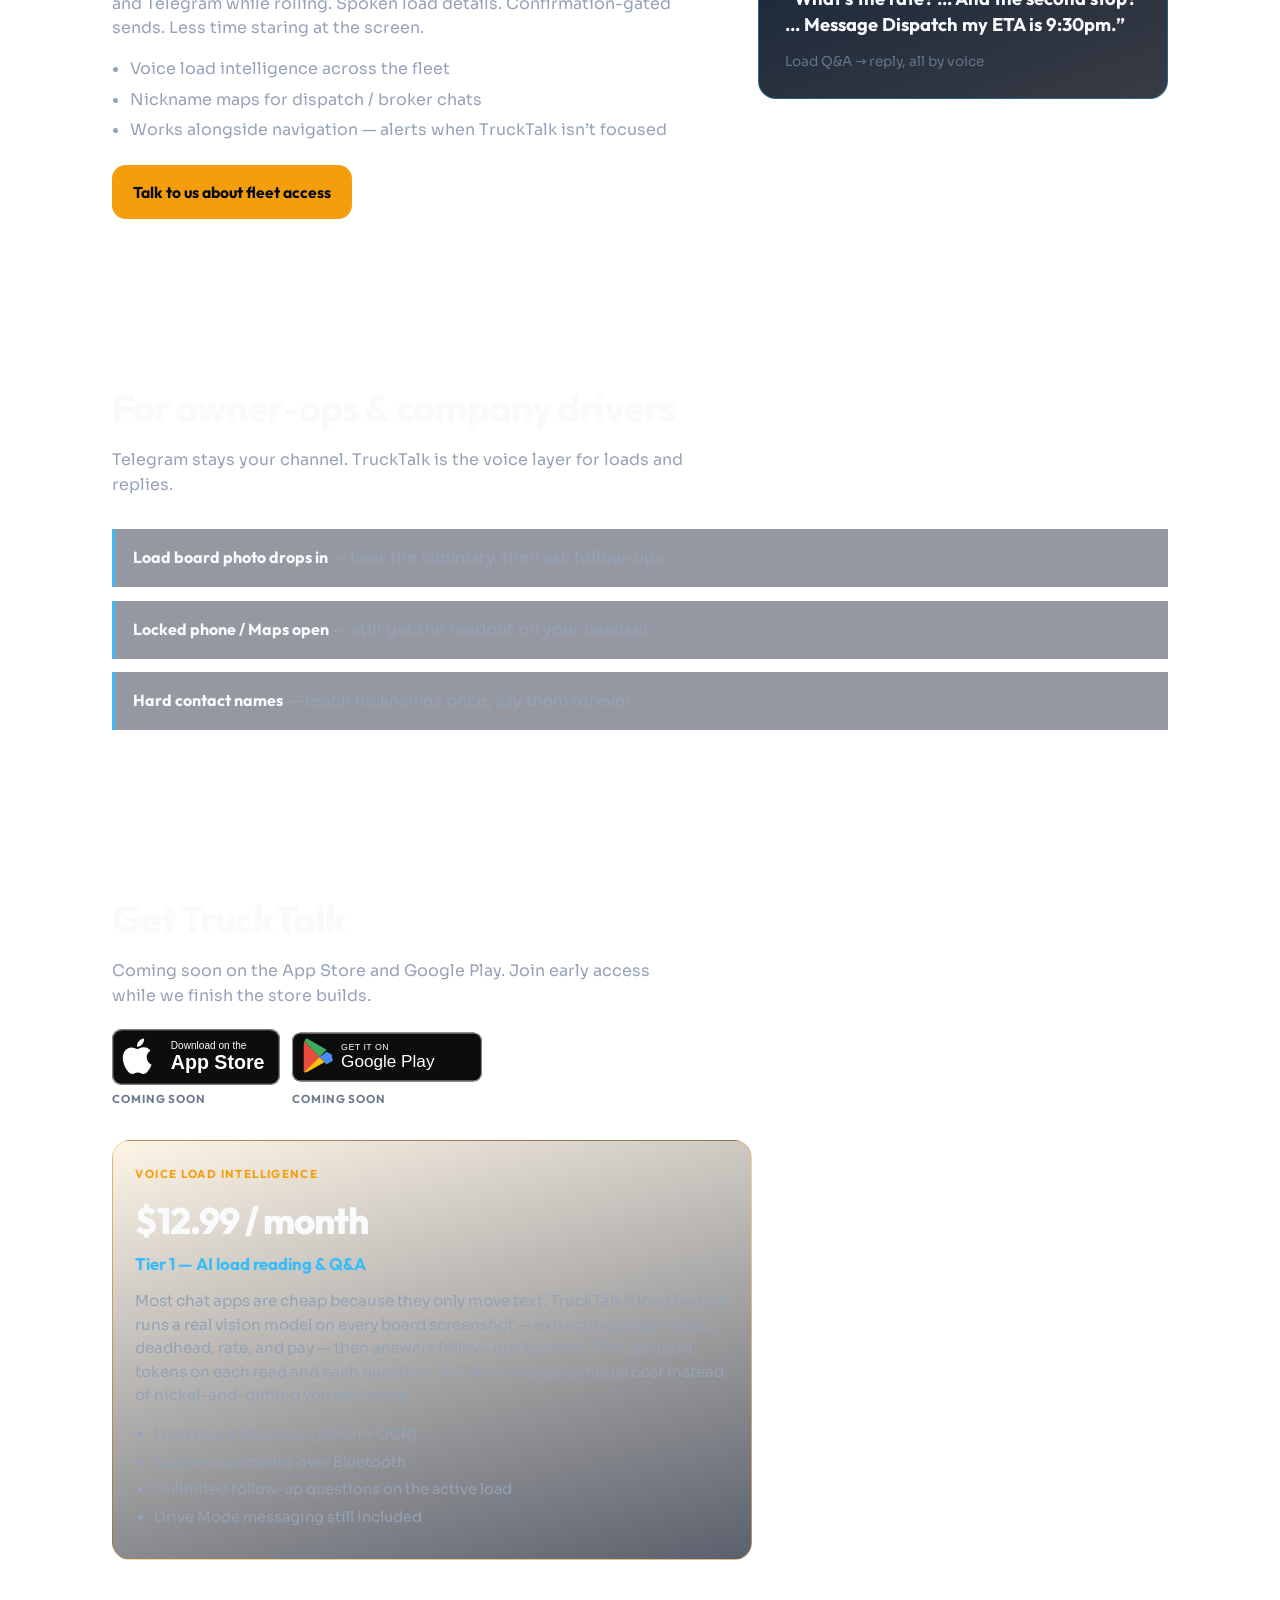
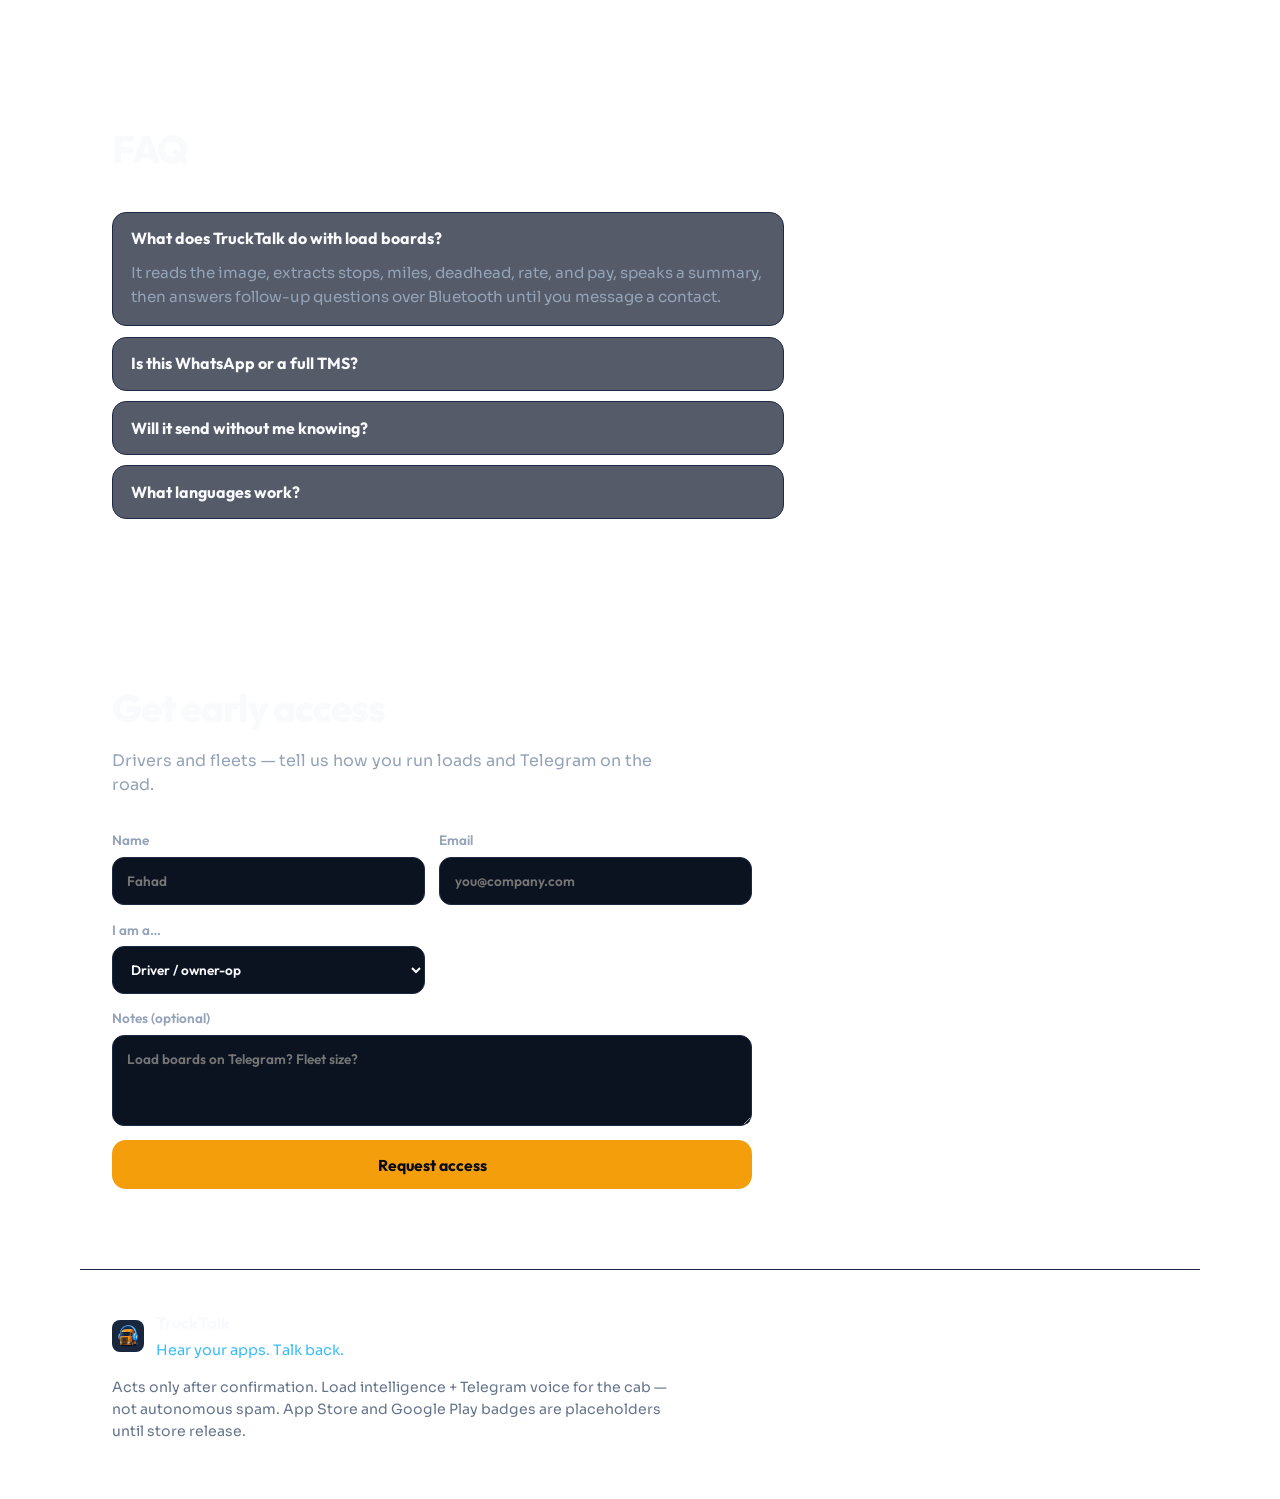
==== commit 5d84c318: "Use English language names on the marketing strip." ====
--- a/index.html
+++ b/index.html
@@ -77,7 +77,7 @@
       <section class="strip" aria-label="Voice examples">
         <p class="strip-label">Over Bluetooth — say it like this</p>
         <p class="strip-langs">
-          Works in <strong>English</strong>, <strong>Español</strong>, <strong>Русский</strong>, and <strong>Türkçe</strong>
+          Works in <strong>English</strong>, <strong>Spanish</strong>, <strong>Russian</strong>, and <strong>Turkish</strong>
           — hear commands and speak replies in the language you drive in.
         </p>
         <div class="strip-lines">
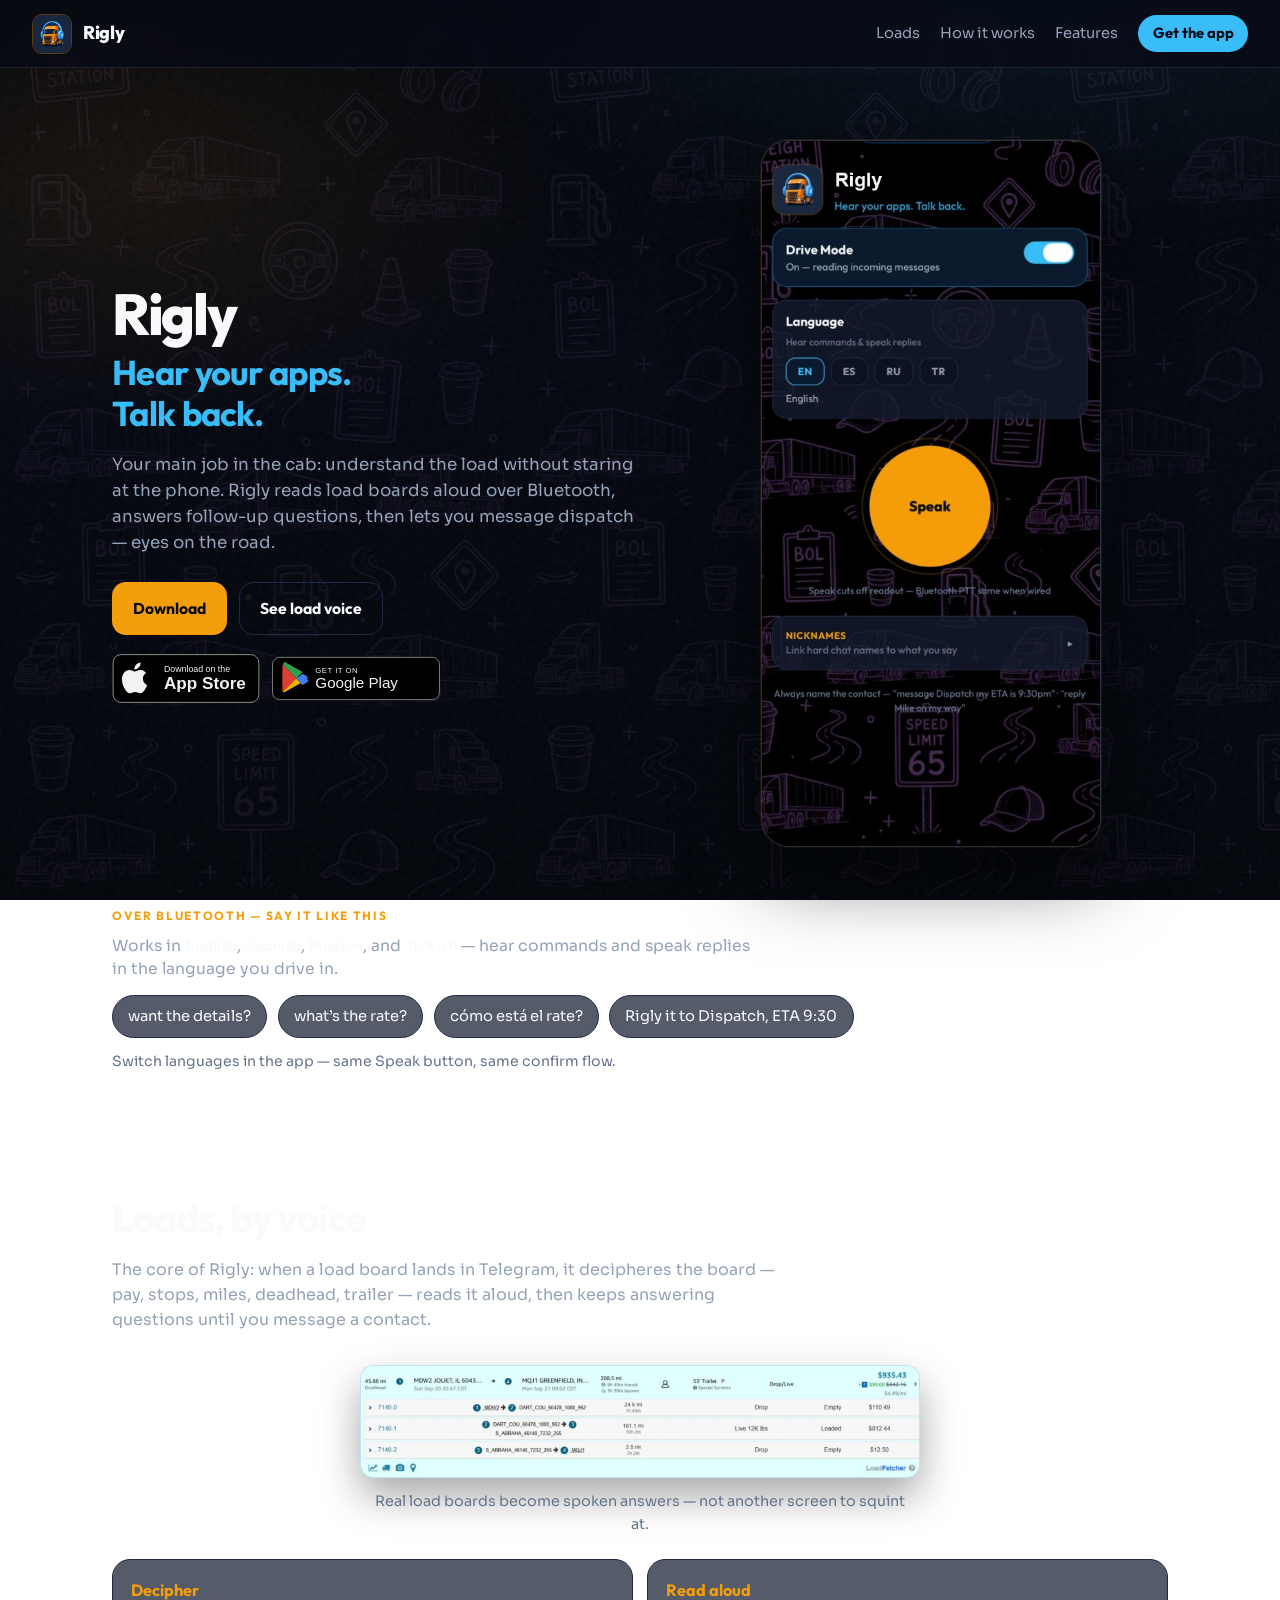
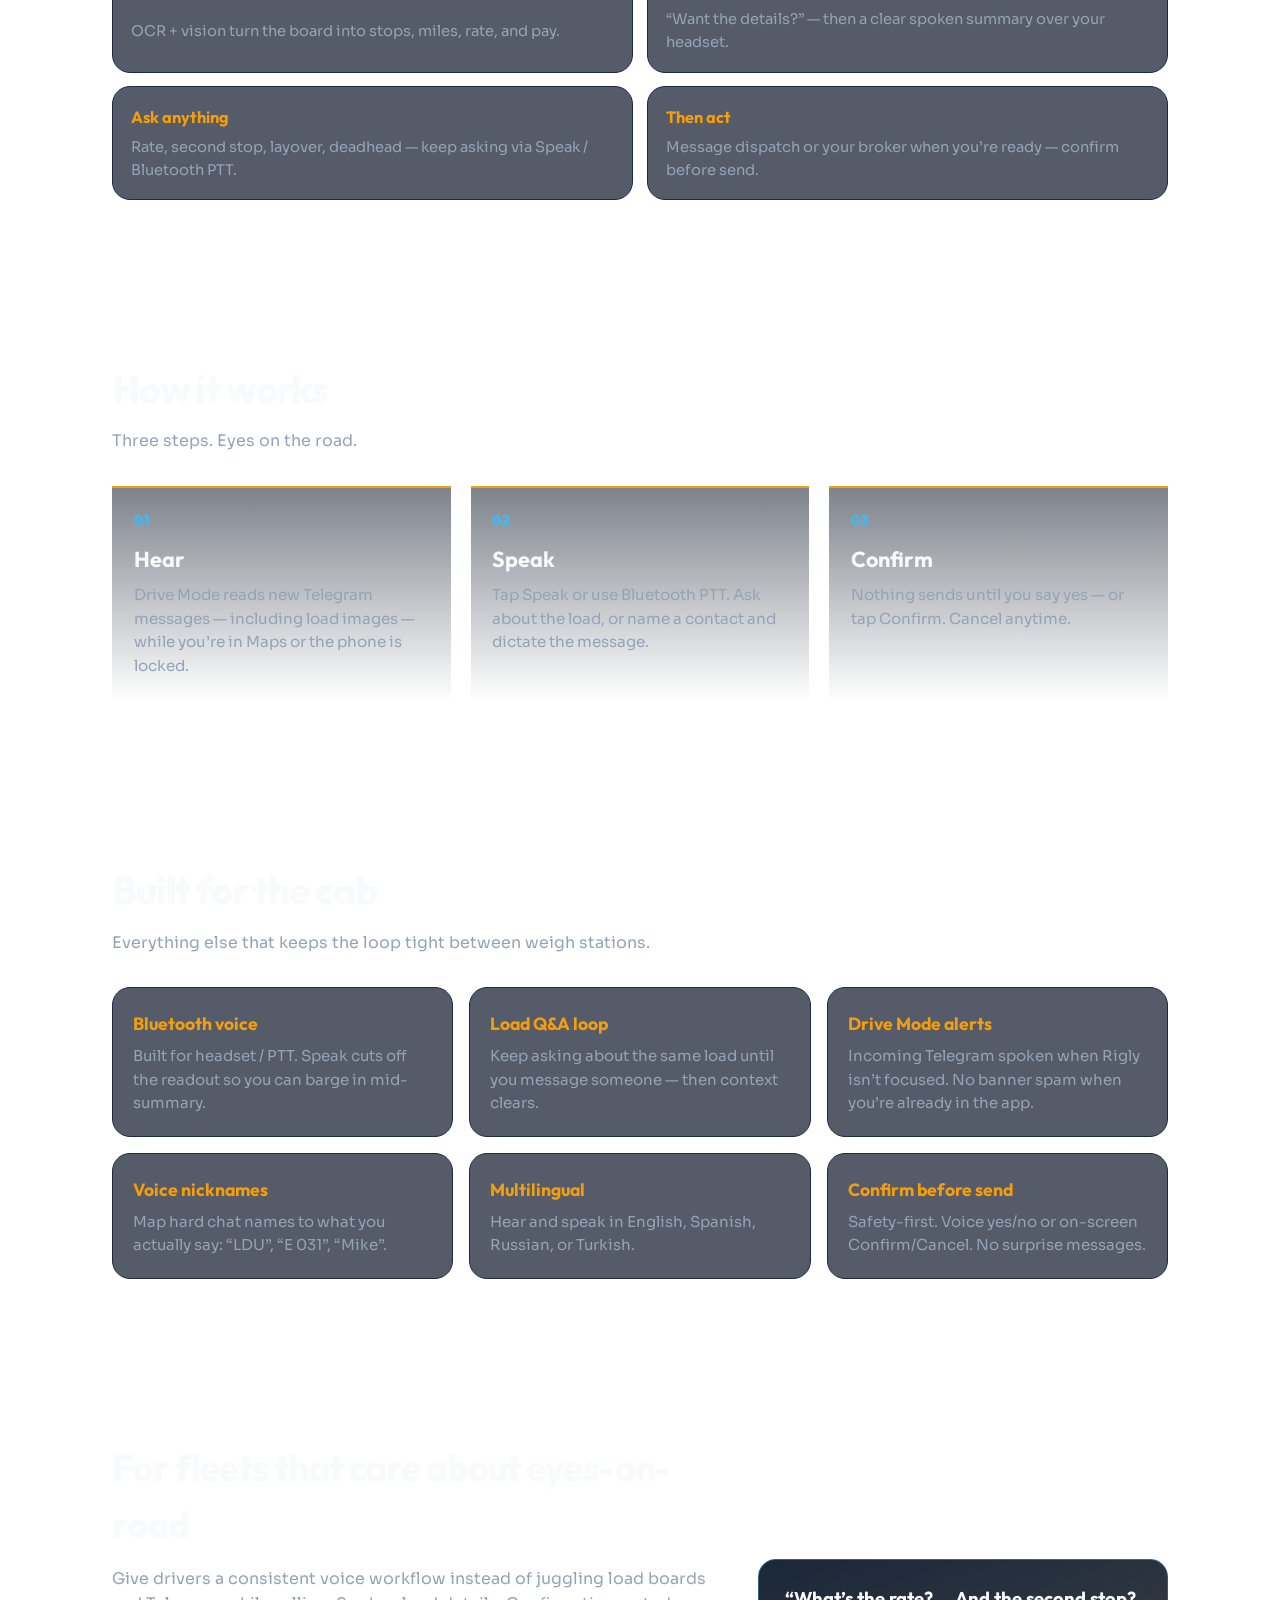
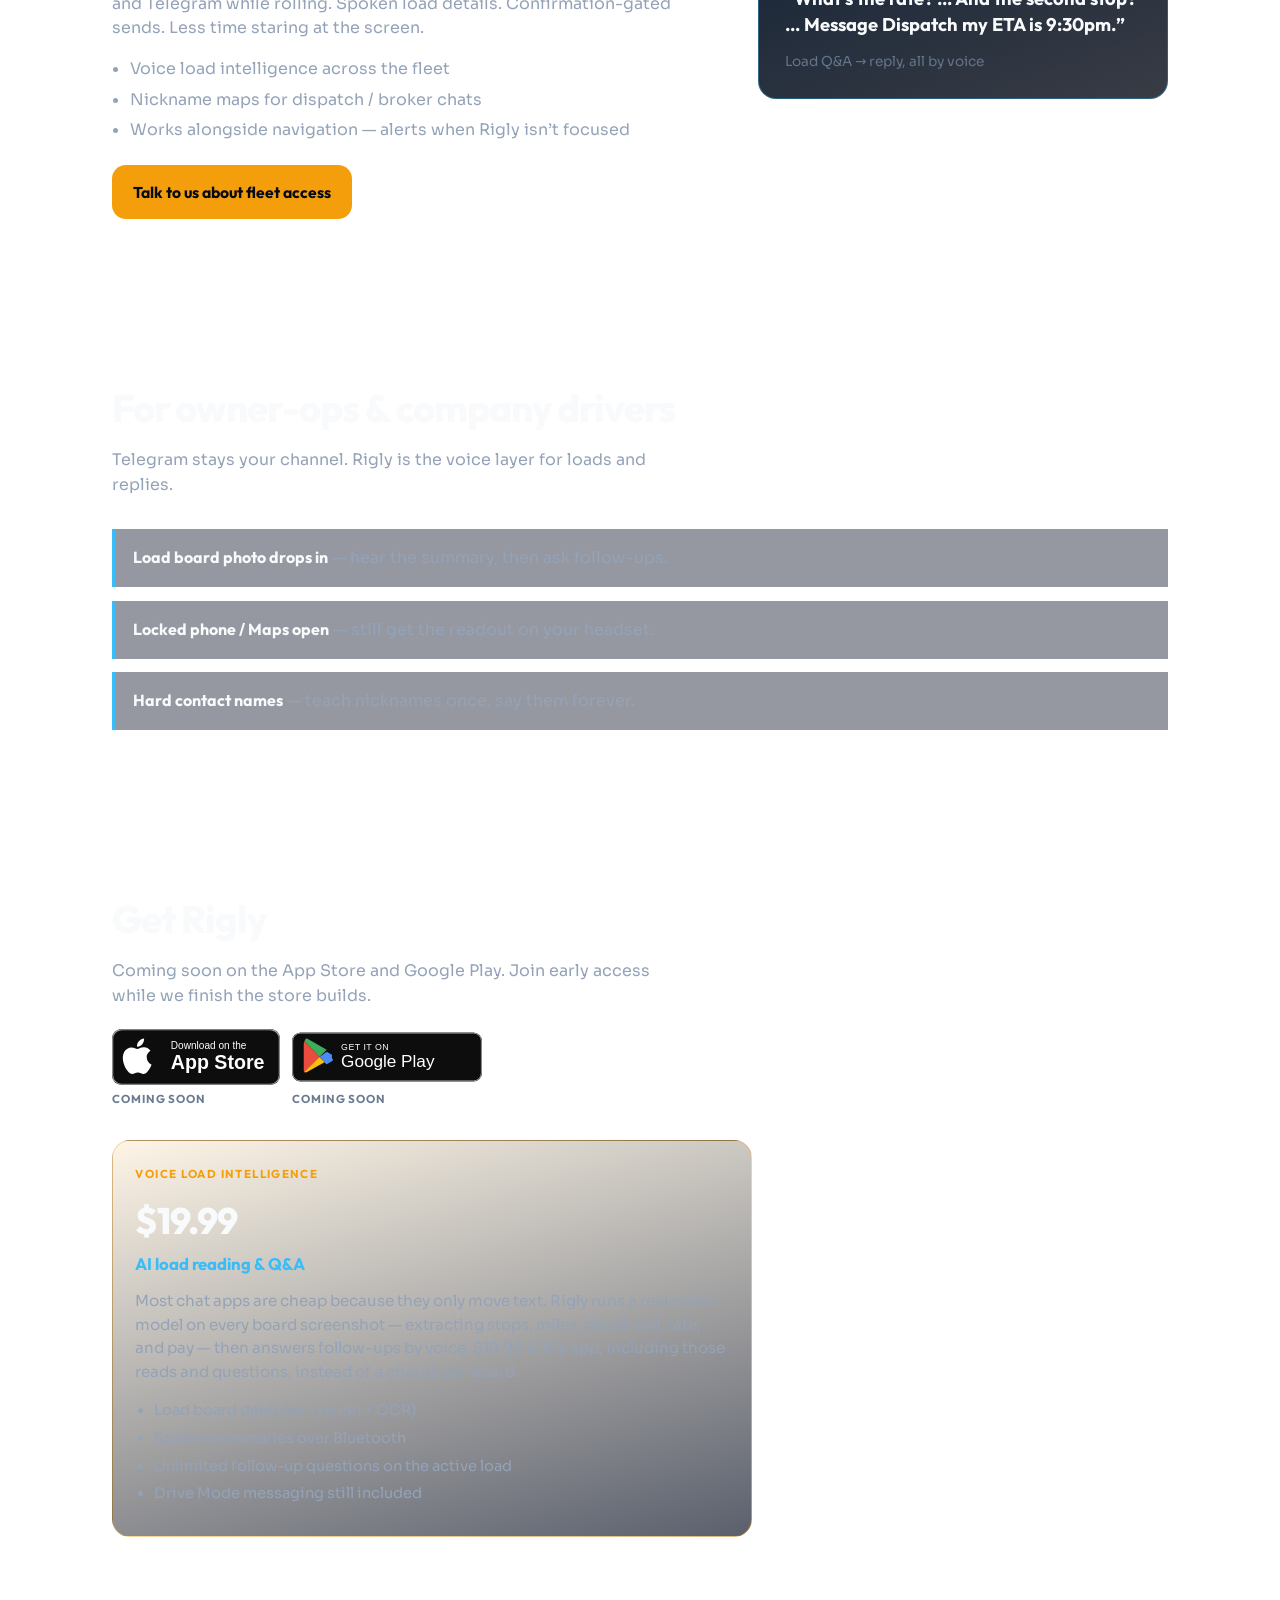
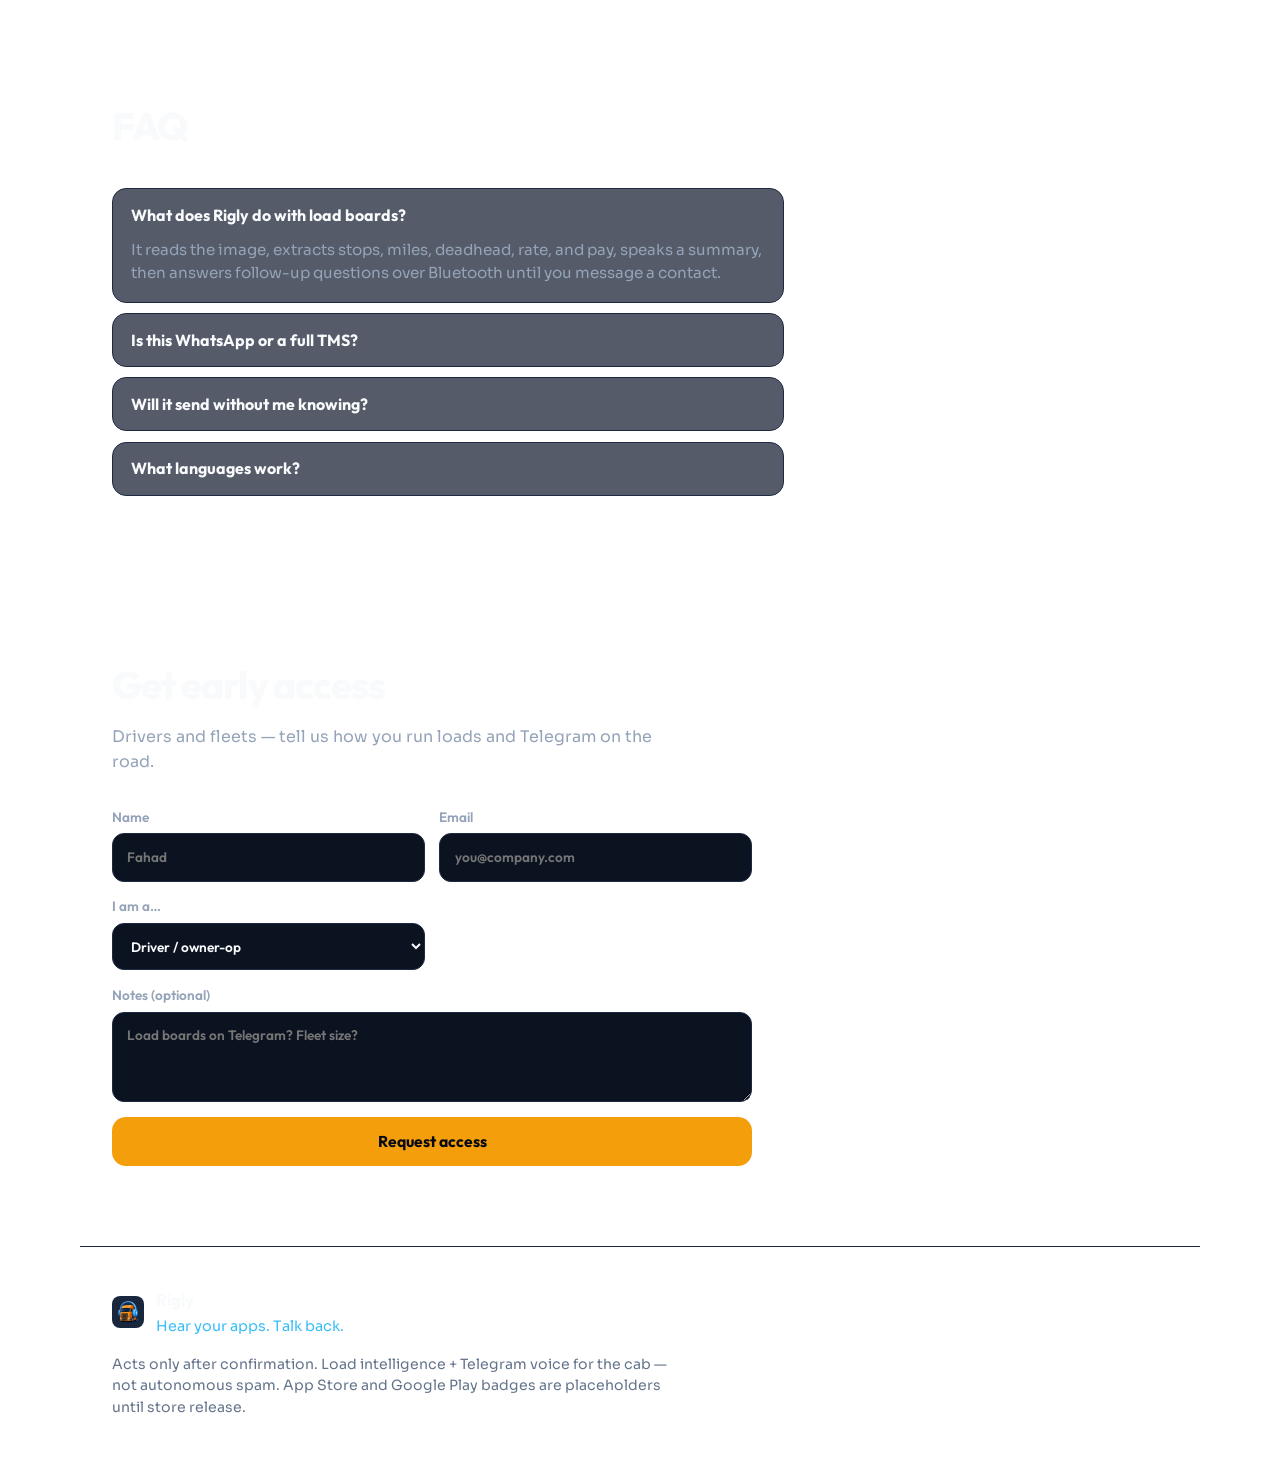
==== commit a9d799e9: "Rename the marketing site to Rigly and price it at $19.99. Point support and the early-access form a" ====
--- a/index.html
+++ b/index.html
@@ -3,12 +3,12 @@
   <head>
     <meta charset="UTF-8" />
     <meta name="viewport" content="width=device-width, initial-scale=1" />
-    <title>TruckTalk — Hear your apps. Talk back.</title>
+    <title>Rigly — Hear your apps. Talk back.</title>
     <meta
       name="description"
-      content="Bluetooth voice for the cab. TruckTalk reads load boards aloud, answers questions about pay and stops, and lets you reply on Telegram — hands-free."
+      content="Bluetooth voice for the cab. Rigly reads load boards aloud, answers questions about pay and stops, and lets you reply on Telegram — hands-free."
     />
-    <meta property="og:title" content="TruckTalk — Hear your apps. Talk back." />
+    <meta property="og:title" content="Rigly — Hear your apps. Talk back." />
     <meta
       property="og:description"
       content="Decipher load boards by voice over Bluetooth. Ask about rate, stops, miles — then reply without looking at the screen."
@@ -29,7 +29,7 @@
     <header class="topbar">
       <a class="brand" href="#top">
         <img src="assets/icon.png" alt="" width="40" height="40" />
-        <span>TruckTalk</span>
+        <span>Rigly</span>
       </a>
       <nav class="nav">
         <a href="#loads">Loads</a>
@@ -42,11 +42,11 @@
     <main id="top">
       <section class="hero">
         <div class="hero-copy">
-          <p class="brand-mark">TruckTalk</p>
+          <p class="brand-mark">Rigly</p>
           <h1>Hear your apps.<br />Talk back.</h1>
           <p class="lede">
             Your main job in the cab: understand the load without staring at the phone.
-            TruckTalk reads load boards aloud over Bluetooth, answers follow-up questions,
+            Rigly reads load boards aloud over Bluetooth, answers follow-up questions,
             then lets you message dispatch — eyes on the road.
           </p>
           <div class="cta-row">
@@ -67,7 +67,7 @@
           <img
             class="phone-shot"
             src="assets/app-screenshot.png"
-            alt="TruckTalk app showing Drive Mode on, language picker, and Speak button"
+            alt="Rigly app showing Drive Mode on, language picker, and Speak button"
             width="390"
             height="844"
           />
@@ -84,7 +84,7 @@
           <code>want the details?</code>
           <code>what’s the rate?</code>
           <code>cómo está el rate?</code>
-          <code>message Dispatch my ETA is 9:30pm</code>
+          <code>Rigly it to Dispatch, ETA 9:30</code>
         </div>
         <p class="strip-note">Switch languages in the app — same Speak button, same confirm flow.</p>
       </section>
@@ -93,7 +93,7 @@
         <header class="section-head">
           <h2>Loads, by voice</h2>
           <p>
-            The core of TruckTalk: when a load board lands in Telegram, it decipheres the board —
+            The core of Rigly: when a load board lands in Telegram, it decipheres the board —
             pay, stops, miles, deadhead, trailer — reads it aloud, then keeps answering questions
             until you message a contact.
           </p>
@@ -172,7 +172,7 @@
           </article>
           <article>
             <h3>Drive Mode alerts</h3>
-            <p>Incoming Telegram spoken when TruckTalk isn’t focused. No banner spam when you’re already in the app.</p>
+            <p>Incoming Telegram spoken when Rigly isn’t focused. No banner spam when you’re already in the app.</p>
           </article>
           <article>
             <h3>Voice nicknames</h3>
@@ -199,7 +199,7 @@
           <ul>
             <li>Voice load intelligence across the fleet</li>
             <li>Nickname maps for dispatch / broker chats</li>
-            <li>Works alongside navigation — alerts when TruckTalk isn’t focused</li>
+            <li>Works alongside navigation — alerts when Rigly isn’t focused</li>
           </ul>
           <a class="btn btn-primary" href="#waitlist">Talk to us about fleet access</a>
         </div>
@@ -214,7 +214,7 @@
       <section class="section drivers">
         <header class="section-head">
           <h2>For owner-ops &amp; company drivers</h2>
-          <p>Telegram stays your channel. TruckTalk is the voice layer for loads and replies.</p>
+          <p>Telegram stays your channel. Rigly is the voice layer for loads and replies.</p>
         </header>
         <div class="driver-points">
           <p><strong>Load board photo drops in</strong> — hear the summary, then ask follow-ups.</p>
@@ -225,7 +225,7 @@
 
       <section id="download" class="section download">
         <header class="section-head">
-          <h2>Get TruckTalk</h2>
+          <h2>Get Rigly</h2>
           <p>Coming soon on the App Store and Google Play. Join early access while we finish the store builds.</p>
         </header>
         <div class="store-row store-row-lg">
@@ -241,13 +241,13 @@
 
         <aside class="pricing" id="pricing">
           <p class="pricing-eyebrow">Voice Load Intelligence</p>
-          <p class="pricing-price"><span>$12.99</span> / month</p>
-          <p class="pricing-title">Tier 1 — AI load reading &amp; Q&amp;A</p>
+          <p class="pricing-price"><span>$19.99</span></p>
+          <p class="pricing-title">AI load reading &amp; Q&amp;A</p>
           <p class="pricing-copy">
-            Most chat apps are cheap because they only move text. TruckTalk’s load feature runs a
+            Most chat apps are cheap because they only move text. Rigly runs a
             real vision model on every board screenshot — extracting stops, miles, deadhead, rate,
-            and pay — then answers follow-ups by voice. That burns AI tokens on each read and each
-            question, so Tier 1 covers the model cost instead of nickel-and-diming you per board.
+            and pay — then answers follow-ups by voice. $19.99 is the app, including those reads
+            and questions, instead of a charge per board.
           </p>
           <ul class="pricing-list">
             <li>Load board decipher (vision + OCR)</li>
@@ -264,7 +264,7 @@
         </header>
         <div class="faq-list">
           <details open>
-            <summary>What does TruckTalk do with load boards?</summary>
+            <summary>What does Rigly do with load boards?</summary>
             <p>
               It reads the image, extracts stops, miles, deadhead, rate, and pay, speaks a summary,
               then answers follow-up questions over Bluetooth until you message a contact.
@@ -272,7 +272,7 @@
           </details>
           <details>
             <summary>Is this WhatsApp or a full TMS?</summary>
-            <p>No. TruckTalk is Telegram-first today — send, read, call, and Drive Mode announcements. Not a TMS replacement.</p>
+            <p>No. Rigly is Telegram-first today — send, read, call, and Drive Mode announcements. Not a TMS replacement.</p>
           </details>
           <details>
             <summary>Will it send without me knowing?</summary>
@@ -290,7 +290,7 @@
           <h2>Get early access</h2>
           <p>Drivers and fleets — tell us how you run loads and Telegram on the road.</p>
         </header>
-        <form class="waitlist-form" action="mailto:hello@trucktalk.app" method="get" enctype="text/plain">
+        <form class="waitlist-form" action="mailto:fahadzakir@gmail.com" method="get" enctype="text/plain">
           <label>
             Name
             <input type="text" name="name" required placeholder="Fahad" autocomplete="name" />
@@ -320,7 +320,7 @@
       <div class="footer-brand">
         <img src="assets/icon.png" alt="" width="32" height="32" />
         <div>
-          <strong>TruckTalk</strong>
+          <strong>Rigly</strong>
           <p>Hear your apps. Talk back.</p>
         </div>
       </div>
